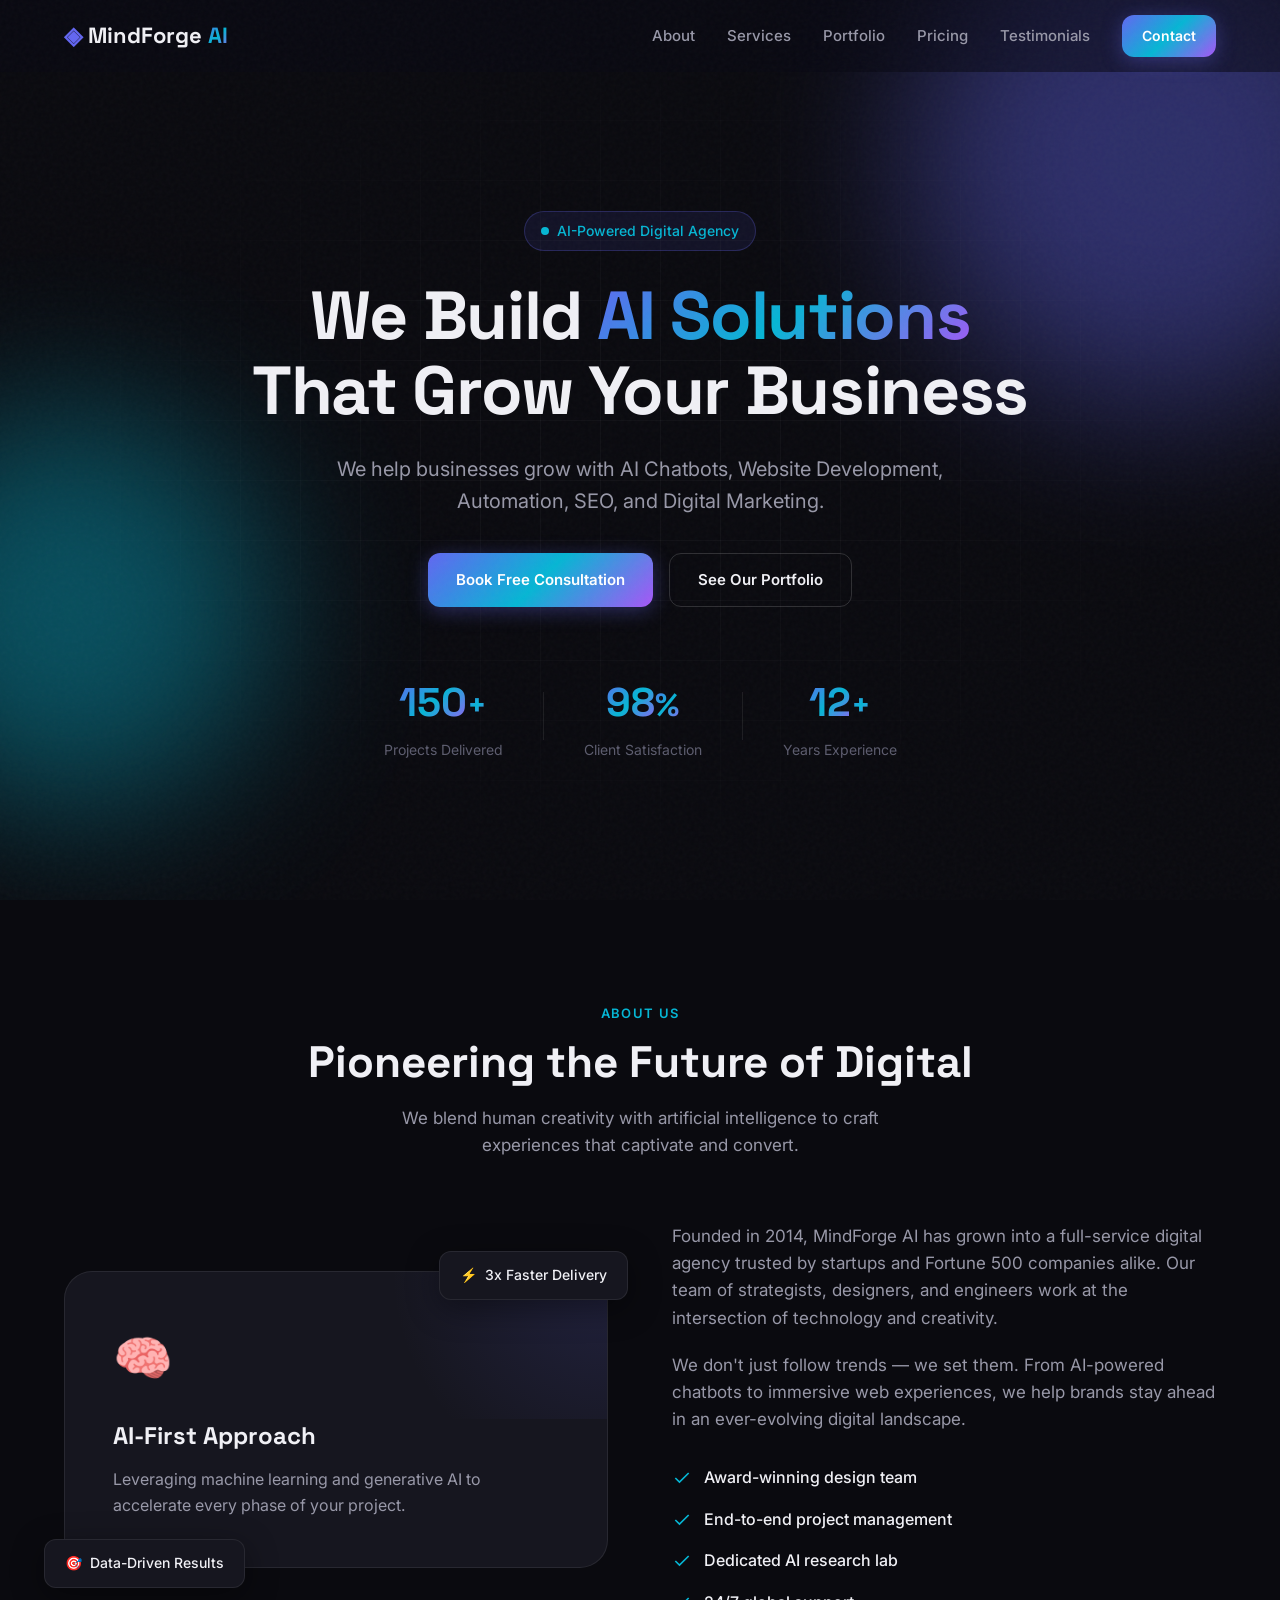
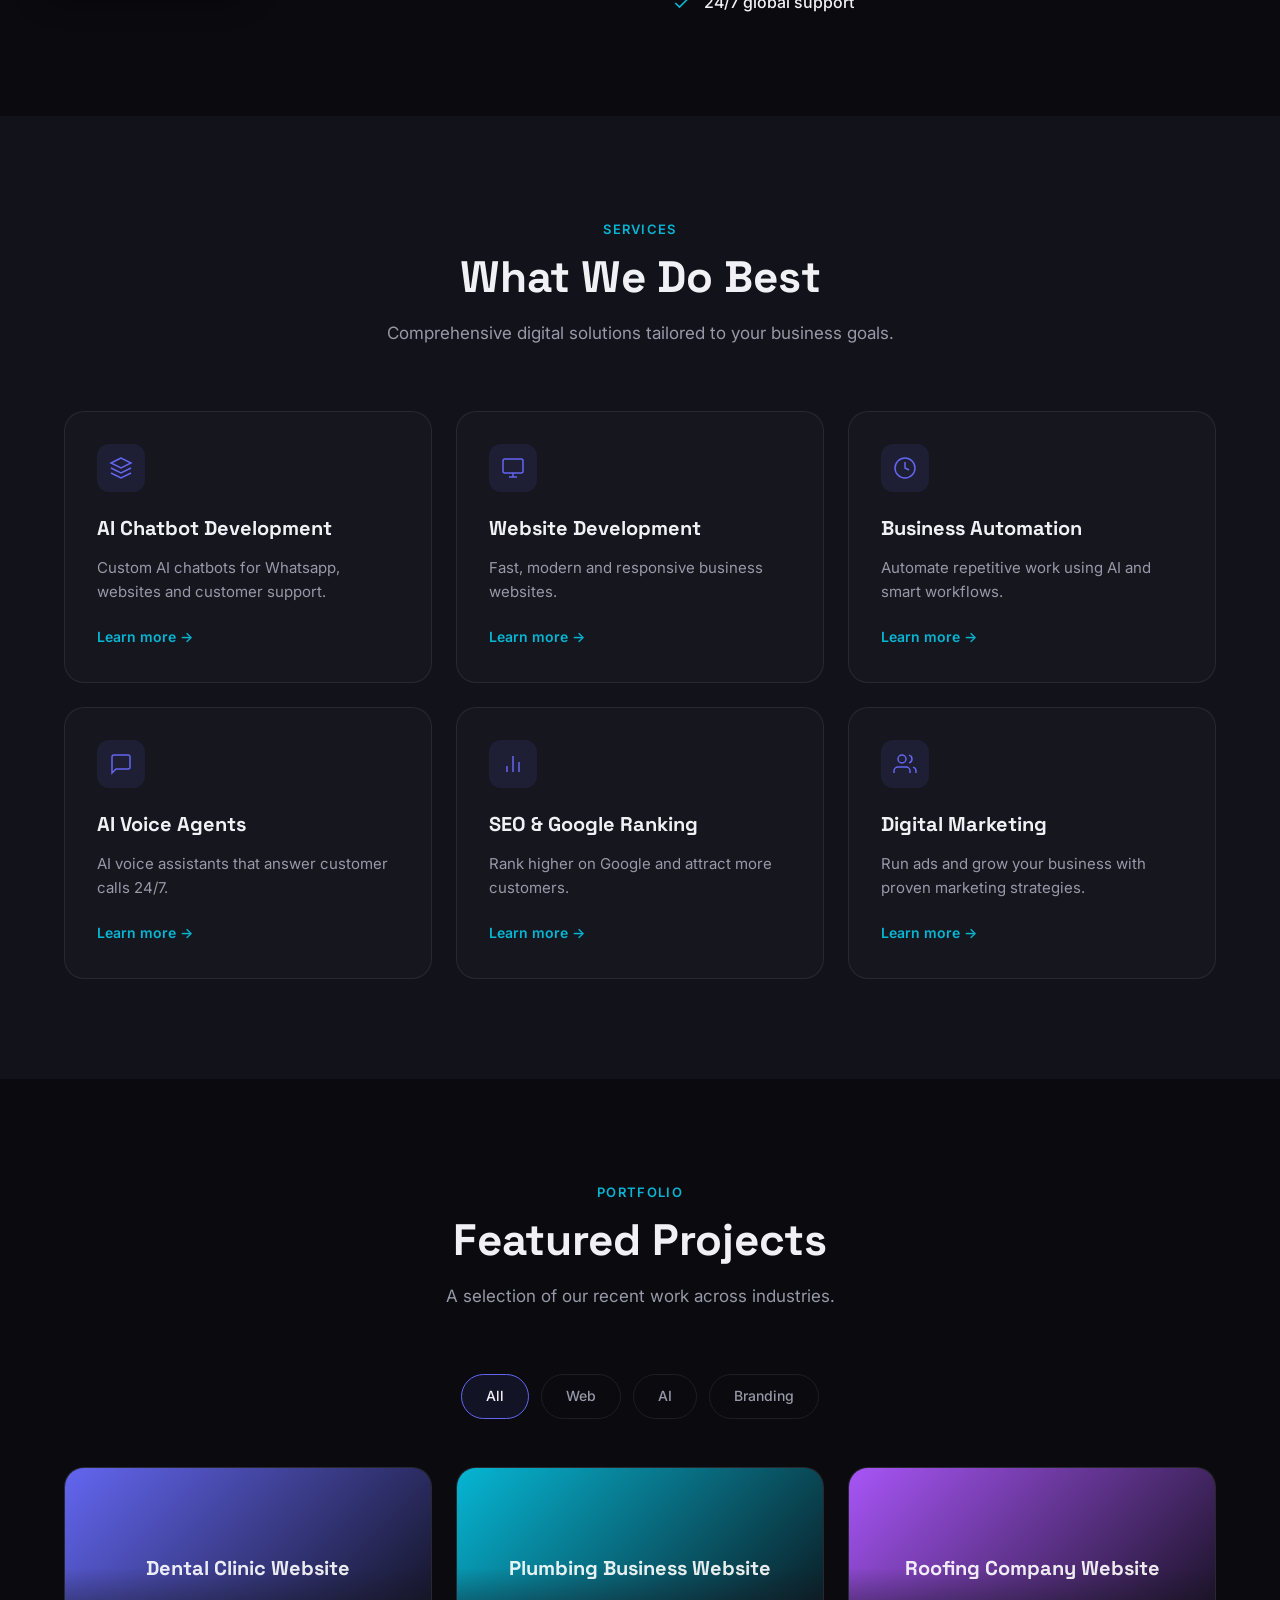
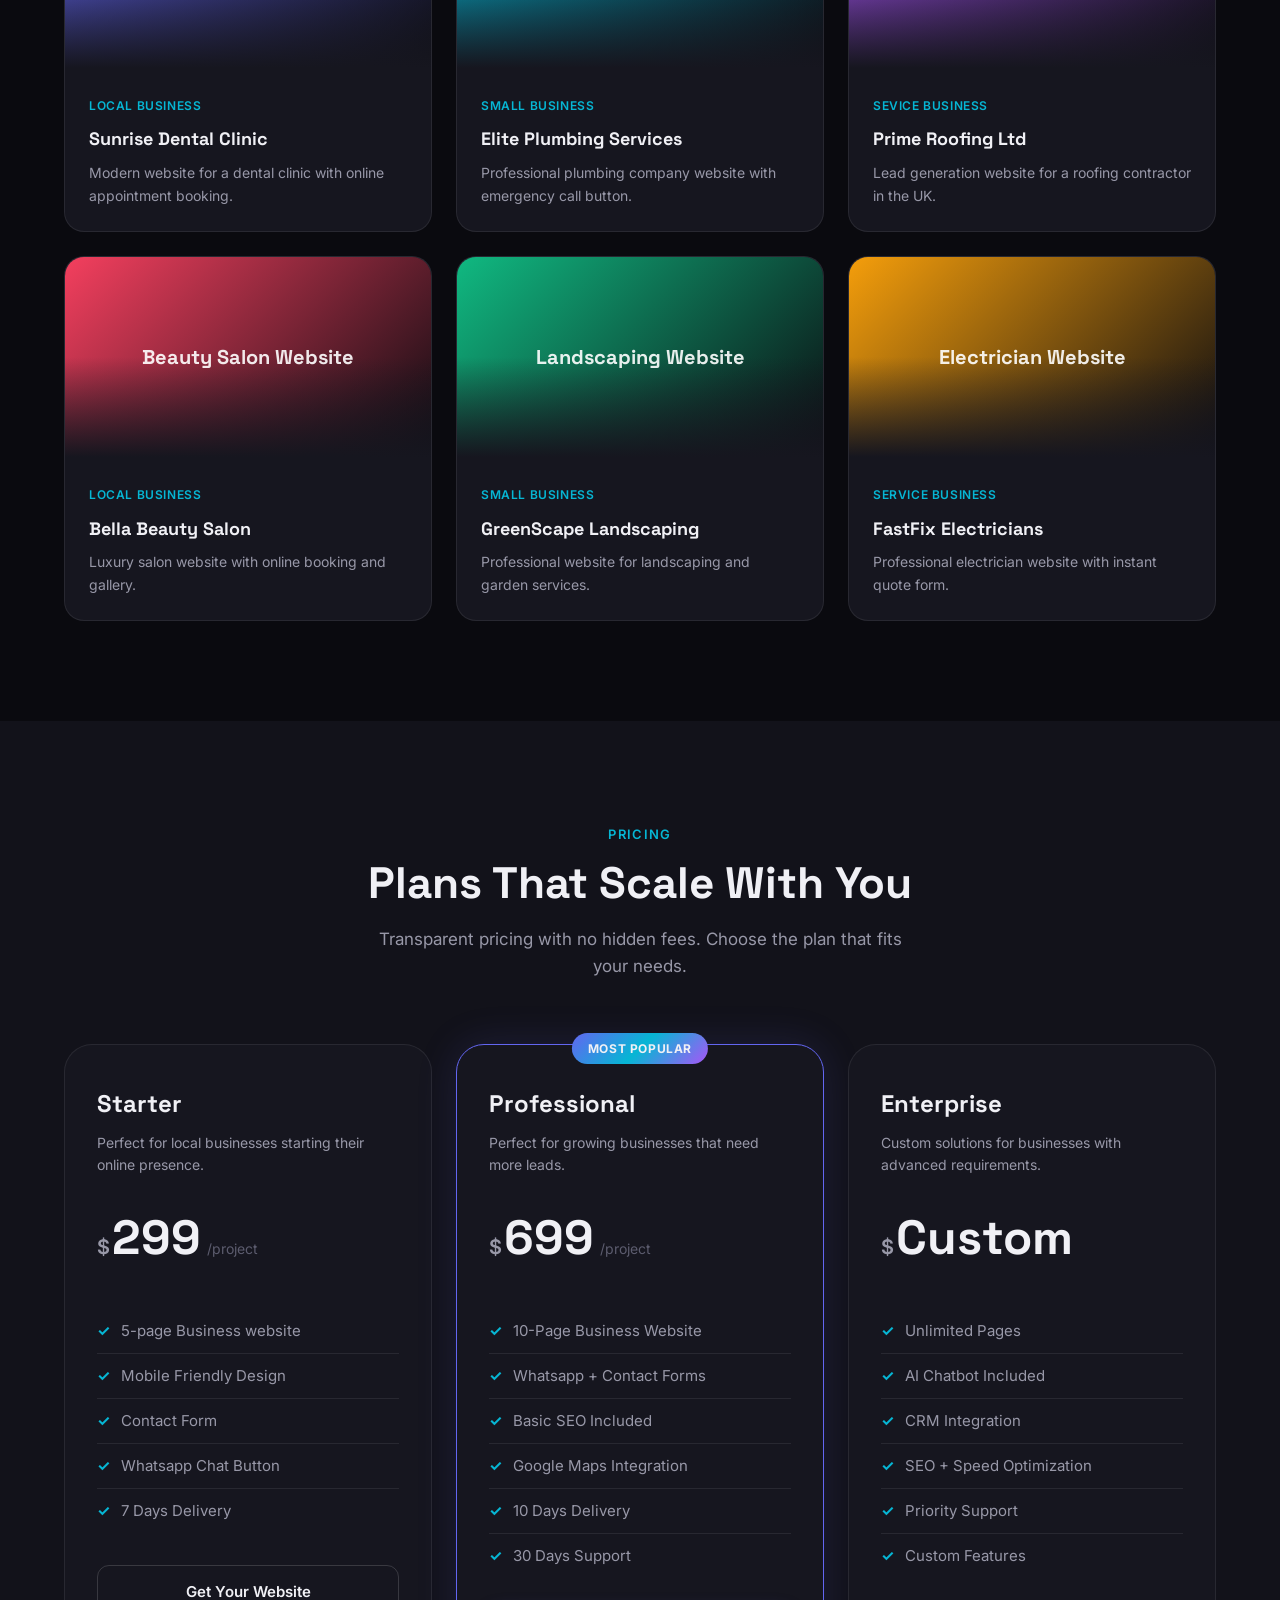
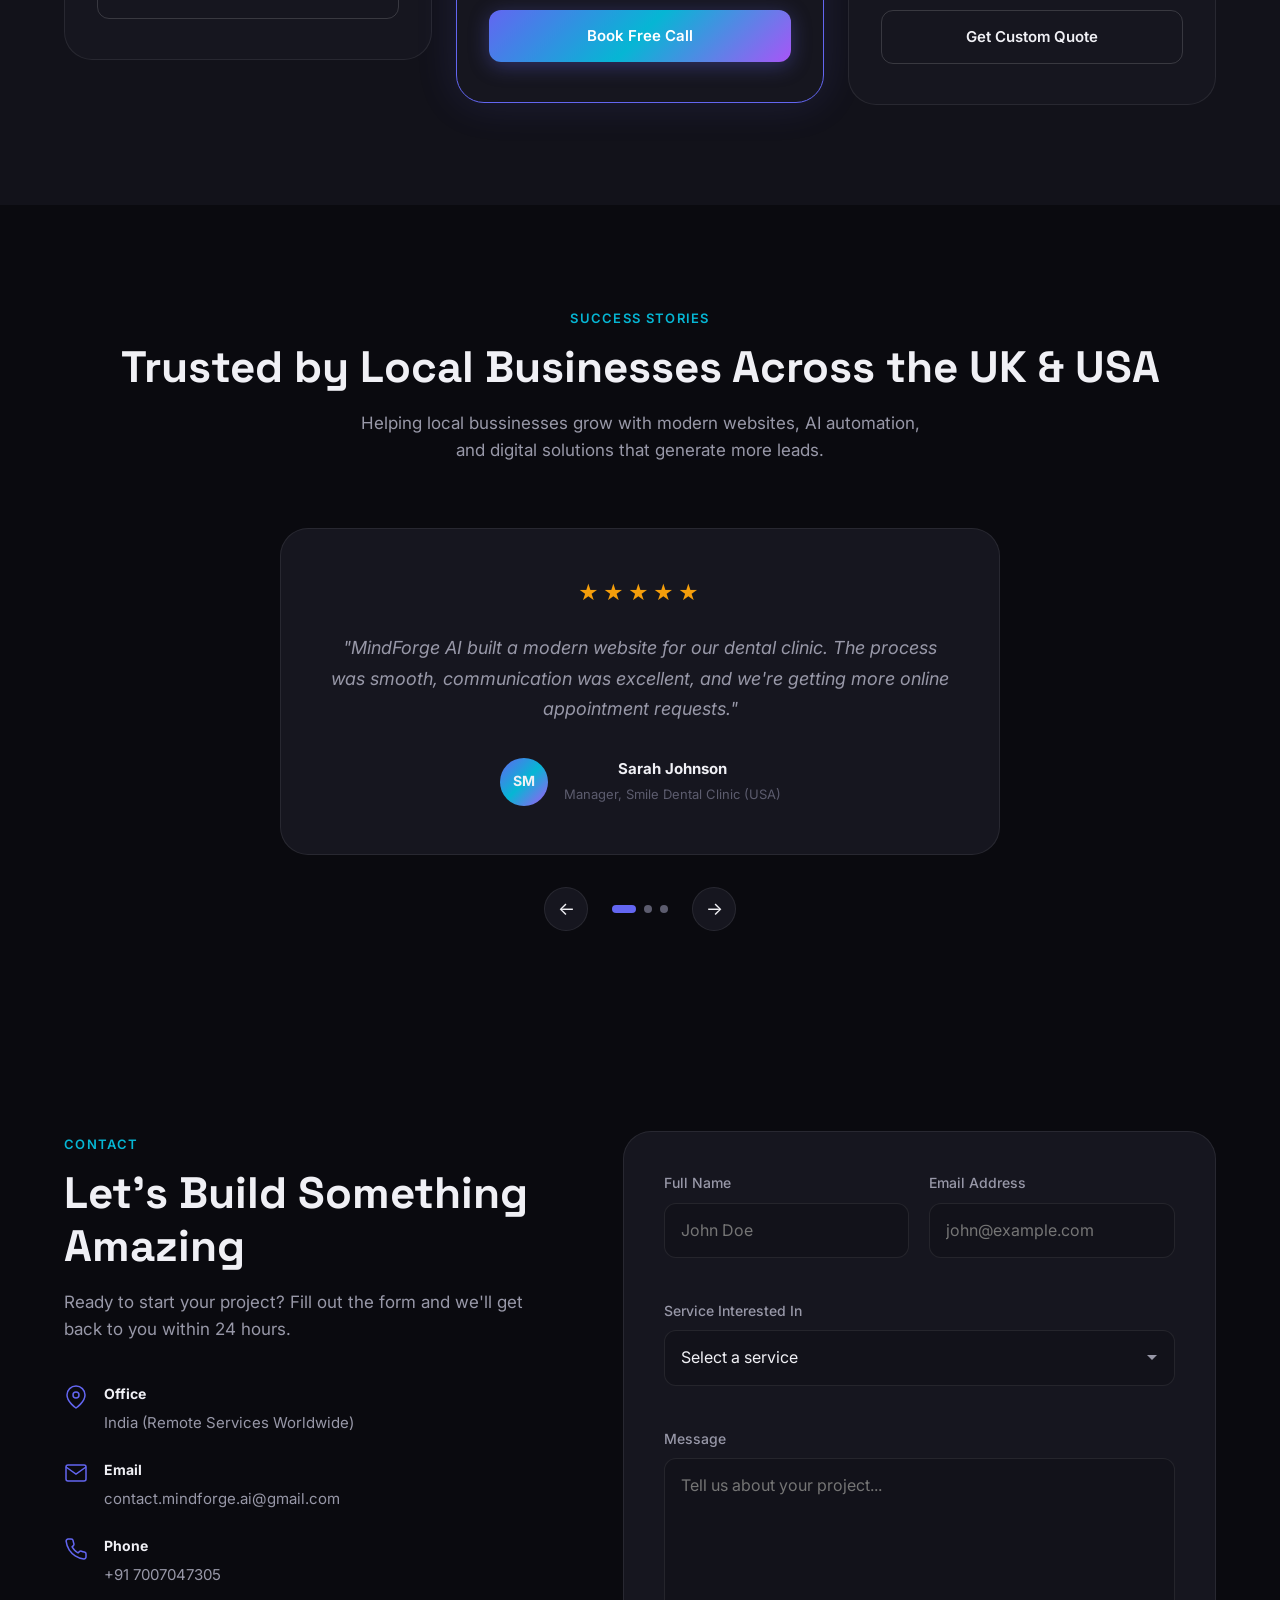
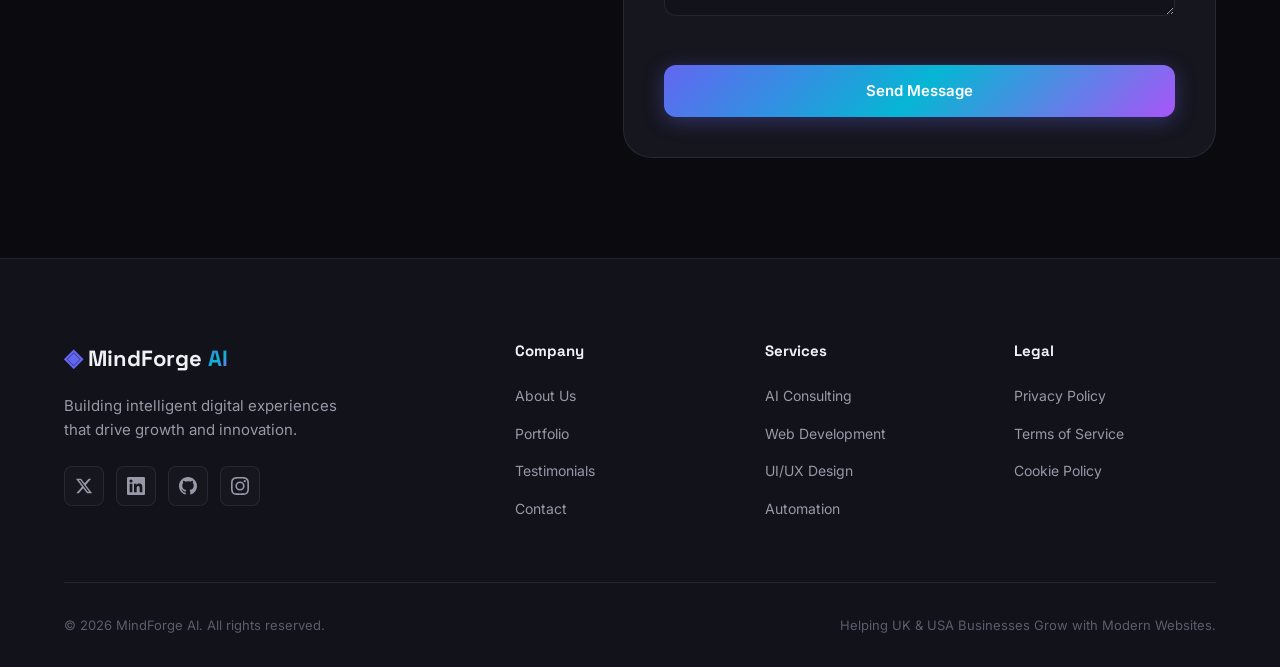
==== index.html @ 2eea1ae3 "Added favicon" ====
<!DOCTYPE html>
<html lang="en">
<head>
  <meta charset="UTF-8">
  <meta name="viewport" content="width=device-width, initial-scale=1.0">
  <meta name="description" content="MindForge AI — A modern digital agency specializing in AI-powered branding, web development, and growth strategies.">
  <title>MindForge AI | Digital Agency</title>
  <link rel="preconnect" href="https://fonts.googleapis.com">
  <link rel="preconnect" href="https://fonts.gstatic.com" crossorigin>
  <link href="https://fonts.googleapis.com/css2?family=Inter:wght@400;500;600;700;800&family=Space+Grotesk:wght@500;700&display=swap" rel="stylesheet">
  <link rel="icon" type="image/jpeg" href="Assets/logo.jpeg">
  <link rel="stylesheet" href="style.css">
</head>
<body>
  <div class="noise-overlay" aria-hidden="true"></div>

  <div id="preloader">
  <div class="loader-content">
    <h1 class="loader-logo">MindForge <span>AI</span></h1>
    <div class="loader-spinner"></div>
  </div>
</div>

<div class="page-progress" id="pageProgress"></div>

  <header class="header" id="header">
    <nav class="nav container">
      <a href="#" class="logo">
        <span class="logo-icon">◈</span>
        MindForge<span class="logo-accent">AI</span>
      </a>
      <button class="nav-toggle" id="navToggle" aria-label="Toggle navigation" aria-expanded="false">
        <span></span>
        <span></span>
        <span></span>
      </button>
      <ul class="nav-links" id="navLinks">
        <li><a href="#about">About</a></li>
        <li><a href="#services">Services</a></li>
        <li><a href="#portfolio">Portfolio</a></li>
        <li><a href="#pricing">Pricing</a></li>
        <li><a href="#testimonials">Testimonials</a></li>
        <li><a href="#contact" class="btn btn-sm btn-primary">Contact</a></li>
      </ul>
    </nav>
  </header>
<div class="page-progress"></div>
  <main>
    <!-- Hero -->
    <section class="hero reveal" id="hero">
      <div class="hero-bg">
        <div class="hero-orb hero-orb-1"></div>
        <div class="hero-orb hero-orb-2"></div>
        <div class="hero-grid"></div>
      </div>
      <div class="container hero-content">
        <div class="hero-badge reveal">
          <span class="pulse-dot"></span>
          AI-Powered Digital Agency
        </div>
        <h1 class="hero-title reveal">
          We Build <span class="gradient-text">AI Solutions</span><br>
          That Grow Your Business
        </h1>
        <p class="hero-subtitle reveal">
          We help businesses grow with AI Chatbots, Website Development,
          Automation, SEO, and Digital Marketing.
        </p>
        <div class="hero-actions reveal">
          <a href="#contact" class="btn btn-primary">Book Free Consultation</a>
          <a href="#portfolio" class="btn btn-outline">See Our Portfolio</a>
        </div>
        <div class="hero-stats reveal">
          <div class="stat">
            <span class="stat-number" data-target="150">0</span><span class="stat-suffix">+</span>
            <span class="stat-label">Projects Delivered</span>
          </div>
          <div class="stat-divider"></div>
          <div class="stat">
            <span class="stat-number" data-target="98">0</span><span class="stat-suffix">%</span>
            <span class="stat-label">Client Satisfaction</span>
          </div>
          <div class="stat-divider"></div>
          <div class="stat">
            <span class="stat-number" data-target="12">0</span><span class="stat-suffix">+</span>
            <span class="stat-label">Years Experience</span>
          </div>
        </div>
      </div>
    </section>

    <!-- About -->
    <section class="section about reveal" id="about">
      <div class="container">
        <div class="section-header reveal">
          <span class="section-tag">About Us</span>
          <h2 class="section-title">Pioneering the Future of Digital</h2>
          <p class="section-desc">We blend human creativity with artificial intelligence to craft experiences that captivate and convert.</p>
        </div>
        <div class="about-grid">
          <div class="about-visual reveal">
            <div class="about-card">
              <div class="about-card-inner">
                <div class="about-icon">🧠</div>
                <h3>AI-First Approach</h3>
                <p>Leveraging machine learning and generative AI to accelerate every phase of your project.</p>
              </div>
              <div class="about-card-glow"></div>
            </div>
            <div class="about-floating about-float-1">
              <span>⚡</span> 3x Faster Delivery
            </div>
            <div class="about-floating about-float-2">
              <span>🎯</span> Data-Driven Results
            </div>
          </div>
          <div class="about-content reveal">
            <p class="about-text">
              Founded in 2014, MindForge AI has grown into a full-service digital agency trusted by startups and Fortune 500 companies alike. Our team of strategists, designers, and engineers work at the intersection of technology and creativity.
            </p>
            <p class="about-text">
              We don't just follow trends — we set them. From AI-powered chatbots to immersive web experiences, we help brands stay ahead in an ever-evolving digital landscape.
            </p>
            <ul class="about-features">
              <li>
                <svg viewBox="0 0 24 24" fill="none" stroke="currentColor" stroke-width="2"><path d="M20 6L9 17l-5-5"/></svg>
                Award-winning design team
              </li>
              <li>
                <svg viewBox="0 0 24 24" fill="none" stroke="currentColor" stroke-width="2"><path d="M20 6L9 17l-5-5"/></svg>
                End-to-end project management
              </li>
              <li>
                <svg viewBox="0 0 24 24" fill="none" stroke="currentColor" stroke-width="2"><path d="M20 6L9 17l-5-5"/></svg>
                Dedicated AI research lab
              </li>
              <li>
                <svg viewBox="0 0 24 24" fill="none" stroke="currentColor" stroke-width="2"><path d="M20 6L9 17l-5-5"/></svg>
                24/7 global support
              </li>
            </ul>
          </div>
        </div>
      </div>
    </section>

    <!-- Services -->
    <section class="section services reveal" id="services">
      <div class="container">
        <div class="section-header reveal">
          <span class="section-tag">Services</span>
          <h2 class="section-title">What We Do Best</h2>
          <p class="section-desc">Comprehensive digital solutions tailored to your business goals.</p>
        </div>
        <div class="services-grid">
          <article class="service-card reveal">
            <div class="service-icon">
              <svg viewBox="0 0 24 24" fill="none" stroke="currentColor" stroke-width="1.5"><path d="M12 2L2 7l10 5 10-5-10-5zM2 17l10 5 10-5M2 12l10 5 10-5"/></svg>
            </div>
            <h3>AI Chatbot Development</h3>
            <p>Custom AI chatbots for Whatsapp, websites and customer support.</p>
            <a href="#contact" class="service-link">Learn more →</a>
          </article>
          <article class="service-card reveal">
            <div class="service-icon">
              <svg viewBox="0 0 24 24" fill="none" stroke="currentColor" stroke-width="1.5"><rect x="2" y="3" width="20" height="14" rx="2"/><path d="M8 21h8M12 17v4"/></svg>
            </div>
            <h3>Website Development</h3>
            <p>Fast, modern and responsive business websites.</p>
            <a href="#contact" class="service-link">Learn more →</a>
          </article>
          <article class="service-card reveal">
            <div class="service-icon">
              <svg viewBox="0 0 24 24" fill="none" stroke="currentColor" stroke-width="1.5"><circle cx="12" cy="12" r="10"/><path d="M12 6v6l4 2"/></svg>
            </div>
            <h3>Business Automation</h3>
            <p>Automate repetitive work using AI and smart workflows.</p>
            <a href="#contact" class="service-link">Learn more →</a>
          </article>
          <article class="service-card reveal">
            <div class="service-icon">
              <svg viewBox="0 0 24 24" fill="none" stroke="currentColor" stroke-width="1.5"><path d="M21 15a2 2 0 01-2 2H7l-4 4V5a2 2 0 012-2h14a2 2 0 012 2z"/></svg>
            </div>
            <h3>AI Voice Agents</h3>
            <p>AI voice assistants that answer customer calls 24/7.</p>
            <a href="#contact" class="service-link">Learn more →</a>
          </article>
          <article class="service-card reveal">
            <div class="service-icon">
              <svg viewBox="0 0 24 24" fill="none" stroke="currentColor" stroke-width="1.5"><path d="M18 20V10M12 20V4M6 20v-6"/></svg>
            </div>
            <h3>SEO & Google Ranking</h3>
            <p>Rank higher on Google and attract more customers.</p>
            <a href="#contact" class="service-link">Learn more →</a>
          </article>
          <article class="service-card reveal">
            <div class="service-icon">
              <svg viewBox="0 0 24 24" fill="none" stroke="currentColor" stroke-width="1.5"><path d="M17 21v-2a4 4 0 00-4-4H5a4 4 0 00-4 4v2"/><circle cx="9" cy="7" r="4"/><path d="M23 21v-2a4 4 0 00-3-3.87M16 3.13a4 4 0 010 7.75"/></svg>
            </div>
            <h3>Digital Marketing</h3>
            <p>Run ads and grow your business with proven marketing strategies.</p>
            <a href="#contact" class="service-link">Learn more →</a>
          </article>
        </div>
      </div>
    </section>

    <!-- Portfolio -->
    <section class="section portfolio reveal" id="portfolio">
      <div class="container">
        <div class="section-header reveal">
          <span class="section-tag">Portfolio</span>
          <h2 class="section-title">Featured Projects</h2>
          <p class="section-desc">A selection of our recent work across industries.</p>
        </div>
        <div class="portfolio-filters reveal">
          <button class="filter-btn active" data-filter="all">All</button>
          <button class="filter-btn" data-filter="web">Web</button>
          <button class="filter-btn" data-filter="ai">AI</button>
          <button class="filter-btn" data-filter="branding">Branding</button>
        </div>
        <div class="portfolio-grid">
          <article class="portfolio-item reveal" data-category="web">
            <div class="portfolio-image" style="--accent: #6366f1;">
              <div class="portfolio-placeholder">Dental Clinic Website</div>
            </div>
            <div class="portfolio-info">
              <span class="portfolio-tag">Local Business</span>
              <h3>Sunrise Dental Clinic</h3>
              <p>Modern website for a dental clinic with online appointment booking.</p>
            </div>
          </article>
          <article class="portfolio-item reveal" data-category="ai">
            <div class="portfolio-image" style="--accent: #06b6d4;">
              <div class="portfolio-placeholder">Plumbing Business Website</div>
            </div>
            <div class="portfolio-info">
              <span class="portfolio-tag">Small Business</span>
              <h3>Elite Plumbing Services</h3>
              <p>Professional plumbing company website with emergency call button.</p>
            </div>
          </article>
          <article class="portfolio-item reveal" data-category="branding">
            <div class="portfolio-image" style="--accent: #a855f7;">
              <div class="portfolio-placeholder">Roofing Company Website</div>
            </div>
            <div class="portfolio-info">
              <span class="portfolio-tag">Sevice Business</span>
              <h3>Prime Roofing Ltd</h3>
              <p>Lead generation website for a roofing contractor in the UK.</p>
            </div>
          </article>
          <article class="portfolio-item reveal" data-category="web">
            <div class="portfolio-image" style="--accent: #f43f5e;">
              <div class="portfolio-placeholder">Beauty Salon Website</div>
            </div>
            <div class="portfolio-info">
              <span class="portfolio-tag">Local BUsiness</span>
              <h3>Bella Beauty Salon</h3>
              <p>Luxury salon website with online booking and gallery.</p>
            </div>
          </article>
          <article class="portfolio-item reveal" data-category="ai">
            <div class="portfolio-image" style="--accent: #10b981;">
              <div class="portfolio-placeholder">Landscaping Website</div>
            </div>
            <div class="portfolio-info">
              <span class="portfolio-tag">Small Business</span>
              <h3>GreenScape Landscaping</h3>
              <p>Professional website for landscaping and garden services.</p>
            </div>
          </article>
          <article class="portfolio-item reveal" data-category="branding">
            <div class="portfolio-image" style="--accent: #f59e0b;">
              <div class="portfolio-placeholder">Electrician Website</div>
            </div>
            <div class="portfolio-info">
              <span class="portfolio-tag">Service Business</span>
              <h3>FastFix Electricians</h3>
              <p>Professional electrician website with instant quote form.</p>
            </div>
          </article>
        </div>
      </div>
    </section>

    <!-- Pricing -->
    <section class="section pricing reveal" id="pricing">
      <div class="container">
        <div class="section-header reveal">
          <span class="section-tag">Pricing</span>
          <h2 class="section-title">Plans That Scale With You</h2>
          <p class="section-desc">Transparent pricing with no hidden fees. Choose the plan that fits your needs.</p>
        </div>
        <div class="pricing-grid">
          <article class="pricing-card reveal">
            <div class="pricing-header">
              <h3>Starter</h3>
              <p class="pricing-desc">Perfect for local businesses starting their online presence.</p>
            </div>
            <div class="pricing-price">
              <span class="price-currency">$</span>
              <span class="price-amount">299</span>
              <span class="price-period">/project</span>
            </div>
            <ul class="pricing-features">
              <li>5-page Business website</li>
              <li>Mobile Friendly Design</li>
              <li>Contact Form</li>
              <li>Whatsapp Chat Button</li>
              <li>7 Days Delivery</li>
            </ul>
            <a href="#contact" class="btn btn-outline btn-block">Get Your Website</a>
          </article>
          <article class="pricing-card pricing-featured reveal">
            <div class="pricing-badge">Most Popular</div>
            <div class="pricing-header">
              <h3>Professional</h3>
              <p class="pricing-desc">Perfect for growing businesses that need more leads.</p>
            </div>
            <div class="pricing-price">
              <span class="price-currency">$</span>
              <span class="price-amount">699</span>
              <span class="price-period">/project</span>
            </div>
            <ul class="pricing-features">
              <li>10-Page Business Website</li>
              <li>Whatsapp + Contact Forms</li>
              <li>Basic SEO Included</li>
              <li>Google Maps Integration</li>
              <li>10 Days Delivery</li>
              <li>30 Days Support</li>
            </ul>
            <a href="#contact" class="btn btn-primary btn-block">Book Free Call</a>
          </article>
          <article class="pricing-card reveal">
            <div class="pricing-header">
              <h3>Enterprise</h3>
              <p class="pricing-desc">Custom solutions for businesses with advanced requirements.</p>
            </div>
            <div class="pricing-price">
              <span class="price-currency">$</span>
              <span class="price-amount">Custom</span>
            </div>
            <ul class="pricing-features">
              <li>Unlimited Pages</li>
              <li>AI Chatbot Included</li>
              <li>CRM Integration</li>
              <li>SEO + Speed Optimization</li>
              <li>Priority Support</li>
              <li>Custom Features</li>
            </ul>
            <a href="#contact" class="btn btn-outline btn-block">Get Custom Quote</a>
          </article>
        </div>
      </div>
    </section>

    <!-- Testimonials -->
    <section class="section testimonials reveal" id="testimonials">
      <div class="container">
        <div class="section-header reveal">
          <span class="section-tag">Success Stories</span>
          <h2 class="section-title">Trusted by Local Businesses Across the UK & USA</h2>
          <p class="section-desc">Helping local bussinesses grow with modern websites, AI automation, and digital solutions that generate more leads.</p>
        </div>
        <div class="testimonials-slider reveal">
          <div class="testimonials-track" id="testimonialsTrack">
            <article class="testimonial-card">
              <div class="testimonial-stars">★★★★★</div>
              <blockquote>
                "MindForge AI built a modern website for our dental clinic. The process was smooth, communication was excellent, and we're getting more online appointment requests."
              </blockquote>
              <div class="testimonial-author">
                <div class="author-avatar">SM</div>
                <div>
                  <strong>Sarah Johnson</strong>
                  <span>Manager, Smile Dental Clinic (USA)</span>
                </div>
              </div>
            </article>
            <article class="testimonial-card">
              <div class="testimonial-stars">★★★★★</div>
              <blockquote>
                "MindForge AI delivered exactly what we needed. Our plumbing business now has a professional website that brings in new customer enquiries every week."
              </blockquote>
              <div class="testimonial-author">
                <div class="author-avatar">JR</div>
                <div>
                  <strong>Michael Brown</strong>
                  <span>Owner, Elite Plumbing Services (UK)</span>
                </div>
              </div>
            </article>
            <article class="testimonial-card">
              <div class="testimonial-stars">★★★★★</div>
              <blockquote>
                "Professional team, fast delivery and excellent support. Highly recommended for any local business looking to grow online."
              </blockquote>
              <div class="testimonial-author">
                <div class="author-avatar">EP</div>
                <div>
                  <strong>James Walker</strong>
                  <span>Owner, Walker Roofing Ltd (UK)</span>
                </div>
              </div>
            </article>
          </div>
          <div class="testimonials-nav">
            <button class="testimonial-btn" id="prevTestimonial" aria-label="Previous testimonial">←</button>
            <div class="testimonial-dots" id="testimonialDots"></div>
            <button class="testimonial-btn" id="nextTestimonial" aria-label="Next testimonial">→</button>
          </div>
        </div>
      </div>
    </section>

    <!-- Contact -->
    <section class="section contact reveal" id="contact">
      <div class="container">
        <div class="contact-grid">
          <div class="contact-info reveal">
            <span class="section-tag">Contact</span>
            <h2 class="section-title">Let's Build Something Amazing</h2>
            <p class="section-desc">Ready to start your project? Fill out the form and we'll get back to you within 24 hours.</p>
            <ul class="contact-details">
              <li>
                <svg viewBox="0 0 24 24" fill="none" stroke="currentColor" stroke-width="1.5"><path d="M21 10c0 7-9 13-9 13s-9-6-9-13a9 9 0 0118 0z"/><circle cx="12" cy="10" r="3"/></svg>
                <div>
                  <strong>Office</strong>
                  <span>India (Remote Services Worldwide)</span>
                </div>
              </li>
              <li>
                <svg viewBox="0 0 24 24" fill="none" stroke="currentColor" stroke-width="1.5"><path d="M4 4h16c1.1 0 2 .9 2 2v12c0 1.1-.9 2-2 2H4c-1.1 0-2-.9-2-2V6c0-1.1.9-2 2-2z"/><path d="M22 6l-10 7L2 6"/></svg>
                <div>
                  <strong>Email</strong>
                  <span>contact.mindforge.ai@gmail.com</span>
                </div>
              </li>
              <li>
                <svg viewBox="0 0 24 24" fill="none" stroke="currentColor" stroke-width="1.5"><path d="M22 16.92v3a2 2 0 01-2.18 2 19.79 19.79 0 01-8.63-3.07 19.5 19.5 0 01-6-6 19.79 19.79 0 01-3.07-8.67A2 2 0 014.11 2h3a2 2 0 012 1.72c.127.96.361 1.903.7 2.81a2 2 0 01-.45 2.11L8.09 9.91a16 16 0 006 6l1.27-1.27a2 2 0 012.11-.45c.907.339 1.85.573 2.81.7A2 2 0 0122 16.92z"/></svg>
                <div>
                  <strong>Phone</strong>
                  <span>+91 7007047305</span>
                </div>
              </li>
            </ul>
          </div>
          <form class="contact-form reveal"
      id="contactForm"
      action="https://api.web3forms.com/submit"
      method="POST">
      <input type="hidden" name="access_key" value="ea12bdca-75e9-41ca-88aa-db865d6645e8">
            <div class="form-row">
              <div class="form-group">
                <label for="name">Full Name</label>
                <input type="text" id="name" name="name" placeholder="John Doe" required>
                <span class="form-error" id="nameError"></span>
              </div>
              <div class="form-group">
                <label for="email">Email Address</label>
                <input type="email" id="email" name="email" placeholder="john@example.com" required>
                <span class="form-error" id="emailError"></span>
              </div>
            </div>
            <div class="form-group">
              <label for="service">Service Interested In</label>
              <select id="service" name="service" required>
                <option value="">Select a service</option>
                <option value="ai-strategy">AI Strategy & Consulting</option>
                <option value="web-dev">Web & App Development</option>
                <option value="design">Brand & UI/UX Design</option>
                <option value="chatbot">AI Chatbots & Automation</option>
                <option value="seo">Data Analytics & SEO</option>
                <option value="social">Social Media & Content</option>
                <option value="other">Other</option>
              </select>
              <span class="form-error" id="serviceError"></span>
            </div>
            <div class="form-group">
              <label for="message">Message</label>
              <textarea id="message" name="message" rows="5" placeholder="Tell us about your project..." required></textarea>
              <span class="form-error" id="messageError"></span>
            </div>
              <button type="submit" class="btn btn-primary btn-block" id="submitBtn">
    <span id="btnText">Send Message</span>
    <span id="btnLoader" style="display:none;">⏳ Sending...</span>
</button>   
            <div class="form-success" id="formSuccess" hidden>
              ✓ Thank you! Your message has been sent successfully.
            </div>
          </form>
        </div>
      </div>
    </section>
  </main>

  <!-- Footer -->
  <footer class="footer">
    <div class="container">
      <div class="footer-grid">
        <div class="footer-brand">
          <a href="#" class="logo">
            <span class="logo-icon">◈</span>
            MindForge<span class="logo-accent">AI</span>
          </a>
          <p>Building intelligent digital experiences that drive growth and innovation.</p>
          <div class="social-links">
            <a href="#" aria-label="Twitter">
              <svg viewBox="0 0 24 24" fill="currentColor"><path d="M18.244 2.25h3.308l-7.227 8.26 8.502 11.24H16.17l-5.214-6.817L4.99 21.75H1.68l7.73-8.835L1.254 2.25H8.08l4.713 6.231zm-1.161 17.52h1.833L7.084 4.126H5.117z"/></svg>
            </a>
            <a href="#" aria-label="LinkedIn">
              <svg viewBox="0 0 24 24" fill="currentColor"><path d="M20.447 20.452h-3.554v-5.569c0-1.328-.027-3.037-1.852-3.037-1.853 0-2.136 1.445-2.136 2.939v5.667H9.351V9h3.414v1.561h.046c.477-.9 1.637-1.85 3.37-1.85 3.601 0 4.267 2.37 4.267 5.455v6.286zM5.337 7.433a2.062 2.062 0 01-2.063-2.065 2.064 2.064 0 112.063 2.065zm1.782 13.019H3.555V9h3.564v11.452zM22.225 0H1.771C.792 0 0 .774 0 1.729v20.542C0 23.227.792 24 1.771 24h20.451C23.2 24 24 23.227 24 22.271V1.729C24 .774 23.2 0 22.222 0h.003z"/></svg>
            </a>
            <a href="#" aria-label="GitHub">
              <svg viewBox="0 0 24 24" fill="currentColor"><path d="M12 0C5.374 0 0 5.373 0 12c0 5.302 3.438 9.8 8.207 11.387.599.111.793-.261.793-.577v-2.234c-3.338.726-4.033-1.416-4.033-1.416-.546-1.387-1.333-1.756-1.333-1.756-1.089-.745.083-.729.083-.729 1.205.084 1.839 1.237 1.839 1.237 1.07 1.834 2.807 1.304 3.492.997.107-.775.418-1.305.762-1.604-2.665-.305-5.467-1.334-5.467-5.931 0-1.311.469-2.381 1.236-3.221-.124-.303-.535-1.524.117-3.176 0 0 1.008-.322 3.301 1.23A11.509 11.509 0 0112 5.803c1.02.005 2.047.138 3.006.404 2.291-1.552 3.297-1.23 3.297-1.23.653 1.653.242 2.874.118 3.176.77.84 1.235 1.911 1.235 3.221 0 4.609-2.807 5.624-5.479 5.921.43.372.823 1.102.823 2.222v3.293c0 .319.192.694.801.576C20.566 21.797 24 17.3 24 12c0-6.627-5.373-12-12-12z"/></svg>
            </a>
            <a href="#" aria-label="Instagram">
              <svg viewBox="0 0 24 24" fill="currentColor"><path d="M12 2.163c3.204 0 3.584.012 4.85.07 3.252.148 4.771 1.691 4.919 4.919.058 1.265.069 1.645.069 4.849 0 3.205-.012 3.584-.069 4.849-.149 3.225-1.664 4.771-4.919 4.919-1.266.058-1.644.07-4.85.07-3.204 0-3.584-.012-4.849-.07-3.26-.149-4.771-1.699-4.919-4.92-.058-1.265-.07-1.644-.07-4.849 0-3.204.013-3.583.07-4.849.149-3.227 1.664-4.771 4.919-4.919 1.266-.057 1.645-.069 4.849-.069zM12 0C8.741 0 8.333.014 7.053.072 2.695.272.273 2.69.073 7.052.014 8.333 0 8.741 0 12c0 3.259.014 3.668.072 4.948.2 4.358 2.618 6.78 6.98 6.98C8.333 23.986 8.741 24 12 24c3.259 0 3.668-.014 4.948-.072 4.354-.2 6.782-2.618 6.979-6.98.059-1.28.073-1.689.073-4.948 0-3.259-.014-3.667-.072-4.947-.196-4.354-2.617-6.78-6.979-6.98C15.668.014 15.259 0 12 0zm0 5.838a6.162 6.162 0 100 12.324 6.162 6.162 0 000-12.324zM12 16a4 4 0 110-8 4 4 0 010 8zm6.406-11.845a1.44 1.44 0 100 2.881 1.44 1.44 0 000-2.881z"/></svg>
            </a>
          </div>
        </div>
        <div class="footer-links">
          <h4>Company</h4>
          <ul>
            <li><a href="#about">About Us</a></li>
            <li><a href="#portfolio">Portfolio</a></li>
            <li><a href="#testimonials">Testimonials</a></li>
            <li><a href="#contact">Contact</a></li>
          </ul>
        </div>
        <div class="footer-links">
          <h4>Services</h4>
          <ul>
            <li><a href="#services">AI Consulting</a></li>
            <li><a href="#services">Web Development</a>
            <li><a href="#services">UI/UX Design</a></li>
            <li><a href="#services">Automation</a></li>
          </ul>
        </div>
        <div class="footer-links">
          <h4>Legal</h4>
          <ul>
            <li><a href="privacy-policy.html">Privacy Policy</a></li>
            <li><a href="terms.html">Terms of Service</a></li>
            <li><a href="cookie-policy.html">Cookie Policy</a></li>
          </ul>
        </div>
      </div>
      <div class="footer-bottom">
        <p>&copy; 2026 MindForge AI. All rights reserved.</p>
        <p>Helping UK & USA Businesses Grow with Modern Websites.</p>
      </div>
    </div>
  </footer>

  <div id="mouseGlow"></div>

  <script src="script.js"></script>
</body>
</html>
---- style.css ----
/* ===== CSS Variables ===== */
:root {
  --bg-primary: #0a0a0f;
  --bg-secondary: #12121a;
  --bg-card: #16161f;
  --bg-card-hover: #1c1c28;
  --border: rgba(255, 255, 255, 0.08);
  --border-hover: rgba(255, 255, 255, 0.15);
  --text-primary: #f0f0f5;
  --text-secondary: #9898a8;
  --text-muted: #5c5c6e;
  --accent-primary: #6366f1;
  --accent-secondary: #06b6d4;
  --accent-gradient: linear-gradient(135deg, #6366f1 0%, #06b6d4 50%, #a855f7 100%);
  --shadow-sm: 0 2px 8px rgba(0, 0, 0, 0.3);
  --shadow-md: 0 8px 32px rgba(0, 0, 0, 0.4);
  --shadow-glow: 0 0 40px rgba(99, 102, 241, 0.15);
  --radius-sm: 8px;
  --radius-md: 12px;
  --radius-lg: 20px;
  --radius-xl: 28px;
  --transition: 0.3s cubic-bezier(0.4, 0, 0.2, 1);
  --font-body: 'Inter', -apple-system, BlinkMacSystemFont, sans-serif;
  --font-display: 'Space Grotesk', 'Inter', sans-serif;
  --header-height: 72px;
}

/* ===== Reset & Base ===== */
*,
*::before,
*::after {
  margin: 0;
  padding: 0;
  box-sizing: border-box;
}

html {
  scroll-behavior: smooth;
  scroll-padding-top: var(--header-height);
}

body {
  font-family: var(--font-body);
  background: var(--bg-primary);
  color: var(--text-primary);
  line-height: 1.6;
  overflow-x: hidden;
  -webkit-font-smoothing: antialiased;
}

a {
  color: inherit;
  text-decoration: none;
}

ul {
  list-style: none;
}

img {
  max-width: 100%;
  display: block;
}

button,
input,
select,
textarea {
  font: inherit;
  color: inherit;
}

.container {
  width: 100%;
  max-width: 1200px;
  margin: 0 auto;
  padding: 0 24px;
}

.noise-overlay {
  position: fixed;
  inset: 0;
  pointer-events: none;
  z-index: 9999;
  opacity: 0.03;
  background-image: url("data:image/svg+xml,%3Csvg viewBox='0 0 256 256' xmlns='http://www.w3.org/2000/svg'%3E%3Cfilter id='noise'%3E%3CfeTurbulence type='fractalNoise' baseFrequency='0.9' numOctaves='4' stitchTiles='stitch'/%3E%3C/filter%3E%3Crect width='100%25' height='100%25' filter='url(%23noise)'/%3E%3C/svg%3E");
}

/* ===== Typography ===== */
.gradient-text {
  background: var(--accent-gradient);
  -webkit-background-clip: text;
  -webkit-text-fill-color: transparent;
  background-clip: text;
}

.section-tag {
  display: inline-block;
  font-size: 0.8125rem;
  font-weight: 600;
  text-transform: uppercase;
  letter-spacing: 0.1em;
  color: var(--accent-secondary);
  margin-bottom: 12px;
}

.section-title {
  font-family: var(--font-display);
  font-size: clamp(2rem, 4vw, 2.75rem);
  font-weight: 700;
  line-height: 1.2;
  margin-bottom: 16px;
}

.section-desc {
  font-size: 1.0625rem;
  color: var(--text-secondary);
  max-width: 560px;
}

.section-header {
  text-align: center;
  margin-bottom: 64px;
}

.section-header .section-desc {
  margin: 0 auto;
}

.section {
  padding: 100px 0;
  position: relative;
}

/* ===== Buttons ===== */
.btn {
  display: inline-flex;
  align-items: center;
  justify-content: center;
  gap: 8px;
  padding: 14px 28px;
  font-size: 0.9375rem;
  font-weight: 600;
  border-radius: var(--radius-md);
  border: none;
  cursor: pointer;
  transition: all var(--transition);
  white-space: nowrap;
}

.btn-sm {
  padding: 10px 20px;
  font-size: 0.875rem;
}

.btn-primary {
  background: var(--accent-gradient);
  color: #fff;
  box-shadow: 0 4px 20px rgba(99, 102, 241, 0.35);
}

.btn-primary:hover {
  transform: translateY(-2px);
  box-shadow: 0 8px 30px rgba(99, 102, 241, 0.45);
}

.btn-outline {
  background: transparent;
  color: var(--text-primary);
  border: 1px solid var(--border-hover);
}

.btn-outline:hover {
  background: rgba(255, 255, 255, 0.05);
  border-color: var(--accent-primary);
}

.btn-block {
  width: 100%;
}

/* ===== Header ===== */
.header {
  position: fixed;
  top: 0;
  left: 0;
  right: 0;
  z-index: 1000;
  height: var(--header-height);

  backdrop-filter: blur(16px);
  -webkit-backdrop-filter: blur(16px);
  background: rgba(10, 10, 20, 0.55);
  border-bottom: 1px solidrgba(255, 255, 255, 0.08);
  transition: background var(--transition), box-shadow var(--transition);
}

.header.scrolled {
  background: rgba(10, 10, 15, 0.85);
  backdrop-filter: blur(20px);
  -webkit-backdrop-filter: blur(20px);
  border-bottom: 1px solid var(--border);
}

.nav {
  display: flex;
  align-items: center;
  justify-content: space-between;
  height: 100%;
}

.logo {
  display: flex;
  align-items: center;
  gap: 6px;
  font-family: var(--font-display);
  font-size: 1.375rem;
  font-weight: 700;
}

.logo-icon {
  color: var(--accent-primary);
  font-size: 1.5rem;
}

.logo-accent {
  background: var(--accent-gradient);
  -webkit-background-clip: text;
  -webkit-text-fill-color: transparent;
  background-clip: text;
}

.nav-links {
  display: flex;
  align-items: center;
  gap: 32px;
}

.nav-links a:not(.btn) {
  font-size: 0.9375rem;
  font-weight: 500;
  color: var(--text-secondary);
  transition: color var(--transition);
  position: relative;
}

.nav-links a:not(.btn)::after {
  content: '';
  position: absolute;
  bottom: -4px;
  left: 0;
  width: 0;
  height: 2px;
  background: var(--accent-gradient);
  transition: width var(--transition);
}

.nav-links a:not(.btn):hover {
  color: var(--text-primary);
}

.nav-links a:not(.btn):hover::after {
  width: 100%;
}

.nav-toggle {
  display: none;
  flex-direction: column;
  gap: 5px;
  background: none;
  border: none;
  cursor: pointer;
  padding: 4px;
}

.nav-toggle span {
  display: block;
  width: 24px;
  height: 2px;
  background: var(--text-primary);
  transition: all var(--transition);
  border-radius: 2px;
}

.nav-toggle.active span:nth-child(1) {
  transform: rotate(45deg) translate(5px, 5px);
}

.nav-toggle.active span:nth-child(2) {
  opacity: 0;
}

.nav-toggle.active span:nth-child(3) {
  transform: rotate(-45deg) translate(5px, -5px);
}

/* ===== Hero ===== */
.hero {
  min-height: 100vh;
  display: flex;
  align-items: center;
  position: relative;
  padding-top: var(--header-height);
  overflow: hidden;
}

.hero-bg {
  position: absolute;
  inset: 0;
  z-index: 0;
}

.hero-orb {
  position: absolute;
  border-radius: 50%;
  filter: blur(80px);
  opacity: 0.4;
  animation: float 8s ease-in-out infinite;
}

.hero-orb-1 {
  width: 500px;
  height: 500px;
  background: var(--accent-primary);
  top: -10%;
  right: -10%;
}

.hero-orb-2 {
  width: 400px;
  height: 400px;
  background: var(--accent-secondary);
  bottom: 10%;
  left: -10%;
  animation-delay: -4s;
}

.hero-grid {
  position: absolute;
  inset: 0;
  background-image:
    linear-gradient(rgba(255, 255, 255, 0.03) 1px, transparent 1px),
    linear-gradient(90deg, rgba(255, 255, 255, 0.03) 1px, transparent 1px);
  background-size: 60px 60px;
  mask-image: radial-gradient(ellipse at center, black 20%, transparent 70%);
}

.hero-content {
  position: relative;
  z-index: 1;
  text-align: center;
  max-width: 860px;
}

.hero-badge {
  display: inline-flex;
  align-items: center;
  gap: 8px;
  padding: 8px 16px;
  background: rgba(99, 102, 241, 0.1);
  border: 1px solid rgba(99, 102, 241, 0.25);
  border-radius: 100px;
  font-size: 0.875rem;
  font-weight: 500;
  color: var(--accent-secondary);
  margin-bottom: 28px;
}

.pulse-dot {
  width: 8px;
  height: 8px;
  background: var(--accent-secondary);
  border-radius: 50%;
  animation: pulse 2s ease-in-out infinite;
}

.hero-title {
  font-family: var(--font-display);
  font-size: clamp(2.5rem, 6vw, 4.25rem);
  font-weight: 700;
  line-height: 1.1;
  margin-bottom: 24px;
  letter-spacing: -0.02em;
}

.hero-subtitle {
  font-size: clamp(1rem, 2vw, 1.25rem);
  color: var(--text-secondary);
  max-width: 620px;
  margin: 0 auto 36px;
}

.hero-actions {
  display: flex;
  gap: 16px;
  justify-content: center;
  flex-wrap: wrap;
  margin-bottom: 64px;
}

.hero-stats {
  display: flex;
  align-items: center;
  justify-content: center;
  gap: 40px;
  flex-wrap: wrap;
}

.stat {
  text-align: center;
}

.stat-number {
  font-family: var(--font-display);
  font-size: 2.5rem;
  font-weight: 700;
  background: var(--accent-gradient);
  -webkit-background-clip: text;
  -webkit-text-fill-color: transparent;
  background-clip: text;
}

.stat-suffix {
  font-family: var(--font-display);
  font-size: 2rem;
  font-weight: 700;
  background: var(--accent-gradient);
  -webkit-background-clip: text;
  -webkit-text-fill-color: transparent;
  background-clip: text;
}

.stat-label {
  display: block;
  font-size: 0.875rem;
  color: var(--text-muted);
  margin-top: 4px;
}

.stat-divider {
  width: 1px;
  height: 48px;
  background: var(--border);
}

/* ===== About ===== */
.about-grid {
  display: grid;
  grid-template-columns: 1fr 1fr;
  gap: 64px;
  align-items: center;
}

.about-visual {
  position: relative;
}

.about-card {
  position: relative;
  background: var(--bg-card);
  border: 1px solid var(--border);
  border-radius: var(--radius-xl);
  padding: 48px;
  overflow: hidden;
}

.about-card-inner {
  position: relative;
  z-index: 1;
}

.about-card-glow {
  position: absolute;
  top: -50%;
  right: -50%;
  width: 100%;
  height: 100%;
  background: radial-gradient(circle, rgba(99, 102, 241, 0.15) 0%, transparent 70%);
  pointer-events: none;
}

.about-icon {
  font-size: 3rem;
  margin-bottom: 20px;
}

.about-card h3 {
  font-family: var(--font-display);
  font-size: 1.5rem;
  margin-bottom: 12px;
}

.about-card p {
  color: var(--text-secondary);
}

.about-floating {
  position: absolute;
  display: flex;
  align-items: center;
  gap: 8px;
  padding: 12px 20px;
  background: var(--bg-card);
  border: 1px solid var(--border);
  border-radius: var(--radius-md);
  font-size: 0.875rem;
  font-weight: 500;
  box-shadow: var(--shadow-md);
  animation: float 6s ease-in-out infinite;
}

.about-float-1 {
  top: -20px;
  right: -20px;
}

.about-float-2 {
  bottom: -20px;
  left: -20px;
  animation-delay: -3s;
}

.about-text {
  color: var(--text-secondary);
  margin-bottom: 20px;
  font-size: 1.0625rem;
}

.about-features {
  display: flex;
  flex-direction: column;
  gap: 16px;
  margin-top: 32px;
}

.about-features li {
  display: flex;
  align-items: center;
  gap: 12px;
  font-weight: 500;
}

.about-features svg {
  width: 20px;
  height: 20px;
  color: var(--accent-secondary);
  flex-shrink: 0;
}

/* ===== Services ===== */
.services {
  background: var(--bg-secondary);
}

.services-grid {
  display: grid;
  grid-template-columns: repeat(3, 1fr);
  gap: 24px;
}

.service-card {
  background: var(--bg-card);
  border: 1px solid var(--border);
  border-radius: var(--radius-lg);
  padding: 32px;
  transition: all var(--transition);
  position: relative;
  overflow: hidden;
}

.service-card::before {
  content: '';
  position: absolute;
  top: 0;
  left: 0;
  right: 0;
  height: 2px;
  background: var(--accent-gradient);
  transform: scaleX(0);
  transition: transform var(--transition);
}

.service-card:hover {
  transform: translateY(-4px);
  border-color: var(--border-hover);
  box-shadow: var(--shadow-glow);
}

.service-card:hover::before {
  transform: scaleX(1);
}

.service-icon {
  width: 48px;
  height: 48px;
  display: flex;
  align-items: center;
  justify-content: center;
  background: rgba(99, 102, 241, 0.1);
  border-radius: var(--radius-md);
  margin-bottom: 20px;
}

.service-icon svg {
  width: 24px;
  height: 24px;
  color: var(--accent-primary);
}

.service-card h3 {
  font-family: var(--font-display);
  font-size: 1.25rem;
  margin-bottom: 12px;
}

.service-card p {
  color: var(--text-secondary);
  font-size: 0.9375rem;
  margin-bottom: 20px;
}

.service-link {
  font-size: 0.875rem;
  font-weight: 600;
  color: var(--accent-secondary);
  transition: color var(--transition);
}

.service-link:hover {
  color: var(--accent-primary);
}

/* ===== Portfolio ===== */
.portfolio-filters {
  display: flex;
  justify-content: center;
  gap: 12px;
  margin-bottom: 48px;
  flex-wrap: wrap;
}

.filter-btn {
  padding: 10px 24px;
  background: transparent;
  border: 1px solid var(--border);
  border-radius: 100px;
  font-size: 0.875rem;
  font-weight: 500;
  color: var(--text-secondary);
  cursor: pointer;
  transition: all var(--transition);
}

.filter-btn:hover,
.filter-btn.active {
  background: rgba(99, 102, 241, 0.1);
  border-color: var(--accent-primary);
  color: var(--text-primary);
}

.portfolio-grid {
  display: grid;
  grid-template-columns: repeat(3, 1fr);
  gap: 24px;
}

.portfolio-item {
  background: var(--bg-card);
  border: 1px solid var(--border);
  border-radius: var(--radius-lg);
  overflow: hidden;
  transition: all var(--transition);
}

.portfolio-item.hidden {
  display: none;
}

.portfolio-item:hover {
  transform: translateY(-4px);
  box-shadow: var(--shadow-glow);
  border-color: var(--border-hover);
}

.portfolio-image {
  height: 200px;
  background: linear-gradient(135deg, var(--accent, #6366f1) 0%, rgba(10, 10, 15, 0.9) 100%);
  display: flex;
  align-items: center;
  justify-content: center;
  position: relative;
  overflow: hidden;
}

.portfolio-image::after {
  content: '';
  position: absolute;
  inset: 0;
  background: linear-gradient(to top, var(--bg-card) 0%, transparent 50%);
}

.portfolio-placeholder {
  font-family: var(--font-display);
  font-size: 1.25rem;
  font-weight: 700;
  color: rgba(255, 255, 255, 0.9);
  z-index: 1;
}

.portfolio-info {
  padding: 24px;
}

.portfolio-tag {
  font-size: 0.75rem;
  font-weight: 600;
  text-transform: uppercase;
  letter-spacing: 0.05em;
  color: var(--accent-secondary);
}

.portfolio-info h3 {
  font-family: var(--font-display);
  font-size: 1.125rem;
  margin: 8px 0;
}

.portfolio-info p {
  font-size: 0.875rem;
  color: var(--text-secondary);
}

/* ===== Pricing ===== */
.pricing {
  background: var(--bg-secondary);
}

.pricing-grid {
  display: grid;
  grid-template-columns: repeat(3, 1fr);
  gap: 24px;
  align-items: start;
}

.pricing-card {
  background: var(--bg-card);
  border: 1px solid var(--border);
  border-radius: var(--radius-xl);
  padding: 40px 32px;
  position: relative;
  transition: all var(--transition);
}

.pricing-card:hover {
  border-color: var(--border-hover);
}

.pricing-featured {
  border-color: var(--accent-primary);
  box-shadow: var(--shadow-glow);
  transform: scale(1.03);
}

.pricing-badge {
  position: absolute;
  top: -12px;
  left: 50%;
  transform: translateX(-50%);
  padding: 6px 16px;
  background: var(--accent-gradient);
  border-radius: 100px;
  font-size: 0.75rem;
  font-weight: 700;
  text-transform: uppercase;
  letter-spacing: 0.05em;
  white-space: nowrap;
}

.pricing-header h3 {
  font-family: var(--font-display);
  font-size: 1.5rem;
  margin-bottom: 8px;
}

.pricing-desc {
  font-size: 0.875rem;
  color: var(--text-secondary);
  margin-bottom: 24px;
}

.pricing-price {
  margin-bottom: 32px;
  display: flex;
  align-items: baseline;
  gap: 2px;
}

.price-currency {
  font-size: 1.25rem;
  font-weight: 600;
  color: var(--text-secondary);
}

.price-amount {
  font-family: var(--font-display);
  font-size: 3rem;
  font-weight: 700;
}

.price-period {
  font-size: 0.875rem;
  color: var(--text-muted);
  margin-left: 4px;
}

.pricing-features {
  margin-bottom: 32px;
}

.pricing-features li {
  padding: 10px 0;
  font-size: 0.9375rem;
  color: var(--text-secondary);
  border-bottom: 1px solid var(--border);
  position: relative;
  padding-left: 24px;
}

.pricing-features li::before {
  content: '✓';
  position: absolute;
  left: 0;
  color: var(--accent-secondary);
  font-weight: 700;
}

.pricing-features li:last-child {
  border-bottom: none;
}

/* ===== Testimonials ===== */
.testimonials-slider {
  max-width: 720px;
  margin: 0 auto;
  overflow: hidden;
}

.testimonials-track {
  display: flex;
  transition: transform 0.5s cubic-bezier(0.4, 0, 0.2, 1);
}

.testimonial-card {
  min-width: 100%;
  background: var(--bg-card);
  border: 1px solid var(--border);
  border-radius: var(--radius-xl);
  padding: 48px;
  text-align: center;
}

.testimonial-stars {
  color: #f59e0b;
  font-size: 1.25rem;
  letter-spacing: 4px;
  margin-bottom: 24px;
}

.testimonial-card blockquote {
  font-size: 1.125rem;
  line-height: 1.7;
  color: var(--text-secondary);
  font-style: italic;
  margin-bottom: 32px;
}

.testimonial-author {
  display: flex;
  align-items: center;
  justify-content: center;
  gap: 16px;
}

.author-avatar {
  width: 48px;
  height: 48px;
  background: var(--accent-gradient);
  border-radius: 50%;
  display: flex;
  align-items: center;
  justify-content: center;
  font-weight: 700;
  font-size: 0.875rem;
}

.testimonial-author strong {
  display: block;
  font-size: 0.9375rem;
}

.testimonial-author span {
  font-size: 0.8125rem;
  color: var(--text-muted);
}

.testimonials-nav {
  display: flex;
  align-items: center;
  justify-content: center;
  gap: 24px;
  margin-top: 32px;
}

.testimonial-btn {
  width: 44px;
  height: 44px;
  display: flex;
  align-items: center;
  justify-content: center;
  background: var(--bg-card);
  border: 1px solid var(--border);
  border-radius: 50%;
  cursor: pointer;
  transition: all var(--transition);
  font-size: 1.125rem;
}

.testimonial-btn:hover {
  border-color: var(--accent-primary);
  background: rgba(99, 102, 241, 0.1);
}

.testimonial-dots {
  display: flex;
  gap: 8px;
}

.testimonial-dot {
  width: 8px;
  height: 8px;
  border-radius: 50%;
  background: var(--text-muted);
  border: none;
  cursor: pointer;
  transition: all var(--transition);
  padding: 0;
}

.testimonial-dot.active {
  background: var(--accent-primary);
  width: 24px;
  border-radius: 4px;
}

/* ===== Contact ===== */
.contact-grid {
  display: grid;
  grid-template-columns: 1fr 1.2fr;
  gap: 64px;
  align-items: start;
}

.contact-info .section-title,
.contact-info .section-desc {
  text-align: left;
}

.contact-details {
  margin-top: 40px;
  display: flex;
  flex-direction: column;
  gap: 24px;
}

.contact-details li {
  display: flex;
  gap: 16px;
  align-items: flex-start;
}

.contact-details svg {
  width: 24px;
  height: 24px;
  color: var(--accent-primary);
  flex-shrink: 0;
  margin-top: 2px;
}

.contact-details strong {
  display: block;
  font-size: 0.875rem;
  margin-bottom: 4px;
}

.contact-details span {
  font-size: 0.9375rem;
  color: var(--text-secondary);
}

.contact-form {
  background: var(--bg-card);
  border: 1px solid var(--border);
  border-radius: var(--radius-xl);
  padding: 40px;
}

.form-row {
  display: grid;
  grid-template-columns: 1fr 1fr;
  gap: 20px;
}

.form-group {
  margin-bottom: 20px;
}

.form-group label {
  display: block;
  font-size: 0.875rem;
  font-weight: 500;
  margin-bottom: 8px;
  color: var(--text-secondary);
}

.form-group input,
.form-group select,
.form-group textarea {
  width: 100%;
  padding: 14px 16px;
  background: var(--bg-secondary);
  border: 1px solid var(--border);
  border-radius: var(--radius-md);
  transition: all var(--transition);
  outline: none;
}

.form-group input:focus,
.form-group select:focus,
.form-group textarea:focus {
  border-color: var(--accent-primary);
  box-shadow: 0 0 0 3px rgba(99, 102, 241, 0.15);
}

.form-group input.error,
.form-group select.error,
.form-group textarea.error {
  border-color: #f43f5e;
}

.form-error {
  display: block;
  font-size: 0.8125rem;
  color: #f43f5e;
  margin-top: 6px;
  min-height: 1.2em;
}

.form-success {
  margin-top: 16px;
  padding: 14px;
  background: rgba(16, 185, 129, 0.1);
  border: 1px solid rgba(16, 185, 129, 0.3);
  border-radius: var(--radius-md);
  color: #10b981;
  font-size: 0.9375rem;
  text-align: center;
}

.form-group textarea {
  resize: vertical;
  min-height: 120px;
}

.form-group select {
  cursor: pointer;
  appearance: none;
  background-image: url("data:image/svg+xml,%3Csvg xmlns='http://www.w3.org/2000/svg' width='12' height='12' viewBox='0 0 12 12'%3E%3Cpath fill='%239898a8' d='M6 8L1 3h10z'/%3E%3C/svg%3E");
  background-repeat: no-repeat;
  background-position: right 16px center;
}

/* ===== Footer ===== */
.footer {
  background: var(--bg-secondary);
  border-top: 1px solid var(--border);
  padding: 80px 0 32px;
}

.footer-grid {
  display: grid;
  grid-template-columns: 2fr 1fr 1fr 1fr;
  gap: 48px;
  margin-bottom: 48px;
}

.footer-brand p {
  color: var(--text-secondary);
  font-size: 0.9375rem;
  margin: 16px 0 24px;
  max-width: 280px;
}

.social-links {
  display: flex;
  gap: 12px;
}

.social-links a {
  width: 40px;
  height: 40px;
  display: flex;
  align-items: center;
  justify-content: center;
  background: var(--bg-card);
  border: 1px solid var(--border);
  border-radius: var(--radius-sm);
  transition: all var(--transition);
}

.social-links a svg {
  width: 18px;
  height: 18px;
  color: var(--text-secondary);
  transition: color var(--transition);
}

.social-links a:hover {
  border-color: var(--accent-primary);
  background: rgba(99, 102, 241, 0.1);
}

.social-links a:hover svg {
  color: var(--accent-primary);
}

.footer-links h4 {
  font-family: var(--font-display);
  font-size: 0.9375rem;
  margin-bottom: 20px;
}

.footer-links li {
  margin-bottom: 12px;
}

.footer-links a {
  font-size: 0.875rem;
  color: var(--text-secondary);
  transition: color var(--transition);
}

.footer-links a:hover {
  color: var(--text-primary);
}

.footer-bottom {
  display: flex;
  justify-content: space-between;
  align-items: center;
  padding-top: 32px;
  border-top: 1px solid var(--border);
  font-size: 0.8125rem;
  color: var(--text-muted);
}

/* ===== Animations ===== */
@keyframes float {
  0%, 100% { transform: translateY(0); }
  50% { transform: translateY(-20px); }
}

@keyframes pulse {
  0%, 100% { opacity: 1; transform: scale(1); }
  50% { opacity: 0.5; transform: scale(1.2); }
}

.reveal {
  opacity: 0;
  transform: translateY(30px);
  transition: opacity 0.7s cubic-bezier(0.4, 0, 0.2, 1),
              transform 0.7s cubic-bezier(0.4, 0, 0.2, 1);
}

.reveal.visible {
  opacity: 1;
  transform: translateY(0);
}

.reveal-delay-1 { transition-delay: 0.1s; }
.reveal-delay-2 { transition-delay: 0.2s; }
.reveal-delay-3 { transition-delay: 0.3s; }

/* ===== Responsive ===== */
@media (max-width: 1024px) {
  .services-grid,
  .portfolio-grid {
    grid-template-columns: repeat(2, 1fr);
  }

  .pricing-grid {
    grid-template-columns: 1fr;
    max-width: 440px;
    margin: 0 auto;
  }

  .pricing-featured {
    transform: none;
  }

  .footer-grid {
    grid-template-columns: 1fr 1fr;
  }
}

@media (max-width: 768px) {
  .section {
    padding: 72px 0;
  }

  .nav-toggle {
    display: flex;
  }

  .nav-links {
    position: fixed;
    top: var(--header-height);
    left: 0;
    right: 0;
    background: rgba(10, 10, 15, 0.95);
    backdrop-filter: blur(20px);
    flex-direction: column;
    padding: 24px;
    gap: 8px;
    border-bottom: 1px solid var(--border);
    transform: translateY(-120%);
    opacity: 0;
    visibility: hidden;
    transition: all var(--transition);
  }

  .nav-links.open {
    transform: translateY(0);
    opacity: 1;
    visibility: visible;
  }

  .nav-links li {
    width: 100%;
  }

  .nav-links a:not(.btn) {
    display: block;
    padding: 12px 0;
  }

  .nav-links .btn {
    width: 100%;
    margin-top: 8px;
  }

  .about-grid,
  .contact-grid {
    grid-template-columns: 1fr;
    gap: 48px;
  }

  .services-grid,
  .portfolio-grid {
    grid-template-columns: 1fr;
  }

  .hero-stats {
    gap: 24px;
  }

  .stat-divider {
    display: none;
  }

  .form-row {
    grid-template-columns: 1fr;
  }

  .footer-grid {
    grid-template-columns: 1fr;
    gap: 32px;
  }

  .footer-bottom {
    flex-direction: column;
    gap: 8px;
    text-align: center;
  }

  .about-float-1,
  .about-float-2 {
    display: none;
  }

  .testimonial-card {
    padding: 32px 24px;
  }
}

@media (max-width: 480px) {
  .container {
    padding: 0 16px;
  }

  .hero-actions {
    flex-direction: column;
    align-items: stretch;
  }

  .hero-actions .btn {
    width: 100%;
  }

  .contact-form {
    padding: 24px;
  }
}

@media (prefers-reduced-motion: reduce) {
  *,
  *::before,
  *::after {
    animation-duration: 0.01ms !important;
    animation-iteration-count: 1 !important;
    transition-duration: 0.01ms !important;
  }

  .reveal {
    opacity: 1;
    transform: none;
  }

  html {
    scroll-behavior: auto;
  }
}

/* ===== Scroll Reveal Animation ===== */

.reveal{
    opacity:0;
    transform:translateY(50px);
    transition:all .8s ease;
}

.reveal.active{
    opacity:1;
    transform:translateY(0);
}
/* ===== Page Progress Bar ===== */

.page-progress{
    position: fixed;
    top:0;
    left:0;
    width:0%;
    height:3px;
    background:linear-gradient(90deg,#00d4ff,#7b61ff,#ff4ecd);
    z-index:99999;
    transition:width .15s linear;
}

/* ===== Premium Preloader ===== */

#preloader{
    position:fixed;
    inset:0;
    background:#070b14;
    display:flex;
    align-items:center;
    justify-content:center;
    z-index:999999;
    transition:opacity .7s ease, visibility .7s ease;
}

#preloader.hide{
    opacity:0;
    visibility:hidden;
}

.loader-content{
    text-align:center;
}

.loader-logo{
    font-size:42px;
    font-weight:800;
    color:#ffffff;
    letter-spacing:1px;
    margin-bottom:30px;
}

.loader-logo span{
    color:#00d4ff;
}

.loader-spinner{
    width:70px;
    height:70px;
    border:4px solid rgba(255,255,255,.15);
    border-top:4px solid #00d4ff;
    border-radius:50%;
    animation:loaderSpin 1s linear infinite;
    margin:auto;
}

@keyframes loaderSpin{
    from{
        transform:rotate(0deg);
    }
    to{
        transform:rotate(360deg);
    }
}


/* ===== Mouse Glow ===== */

#mouseGlow{
    position:fixed;
    width:300px;
    height:300px;
    border-radius:50%;
    pointer-events:none;
    background:radial-gradient(circle,
        rgba(0,212,255,.18) 0%,
        rgba(123,97,255,.10) 35%,
        transparent 70%);
    transform:translate(-50%,-50%);
    z-index:0;
    opacity:0;
    transition:opacity .3s ease;
    filter:blur(25px);
}

body:hover #mouseGlow{
    opacity:1;
}
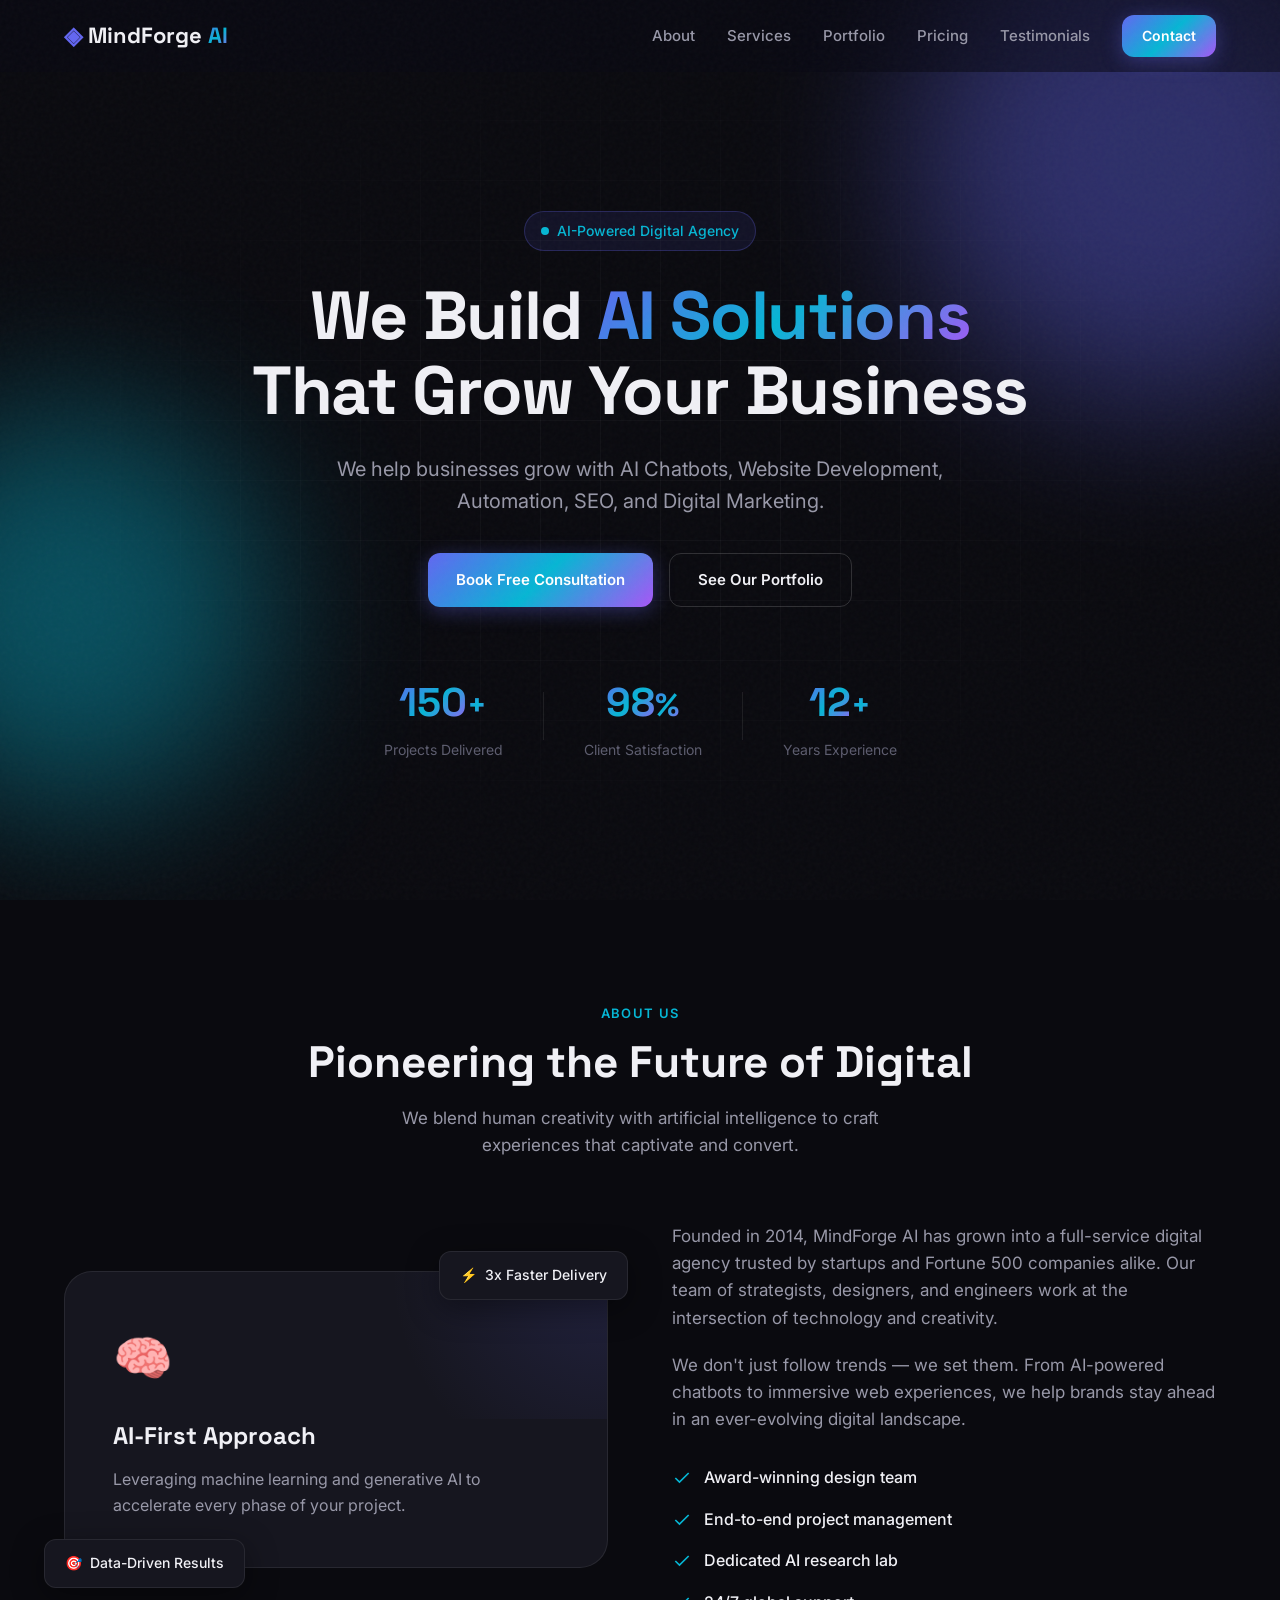
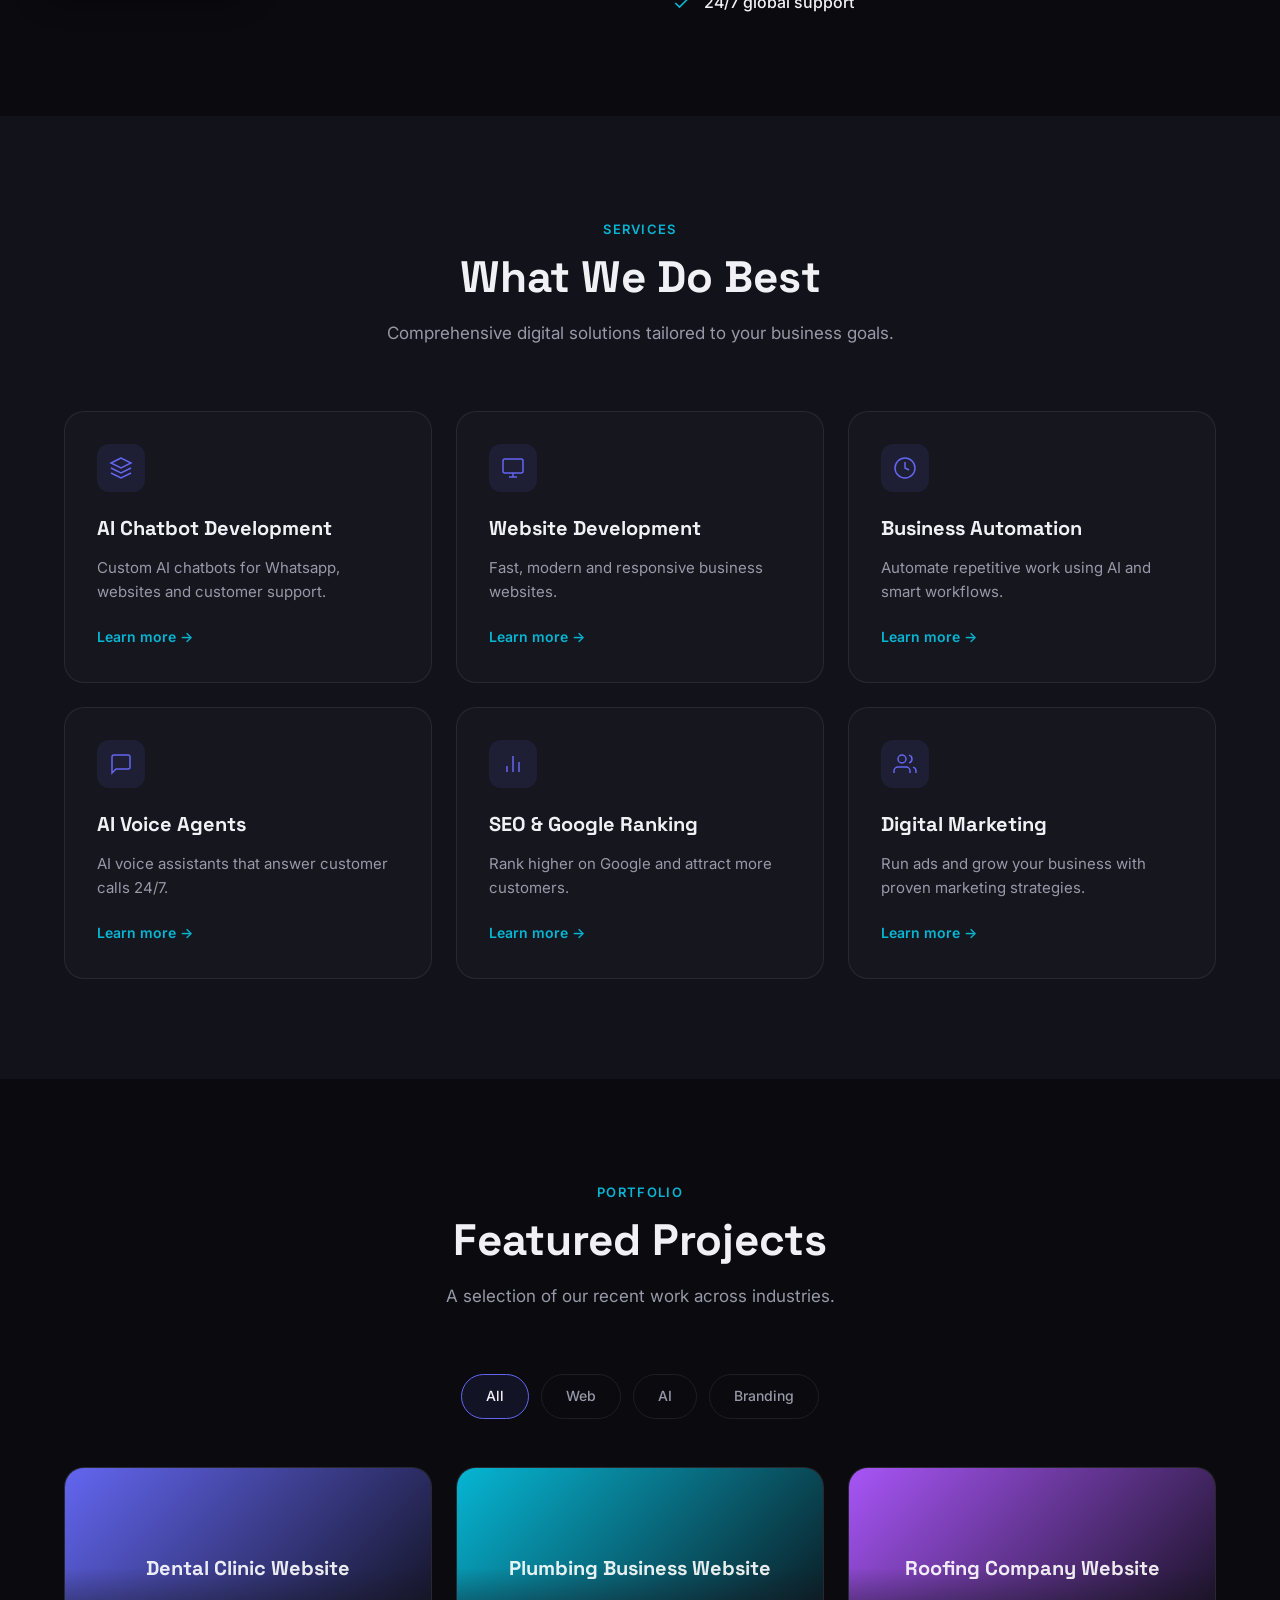
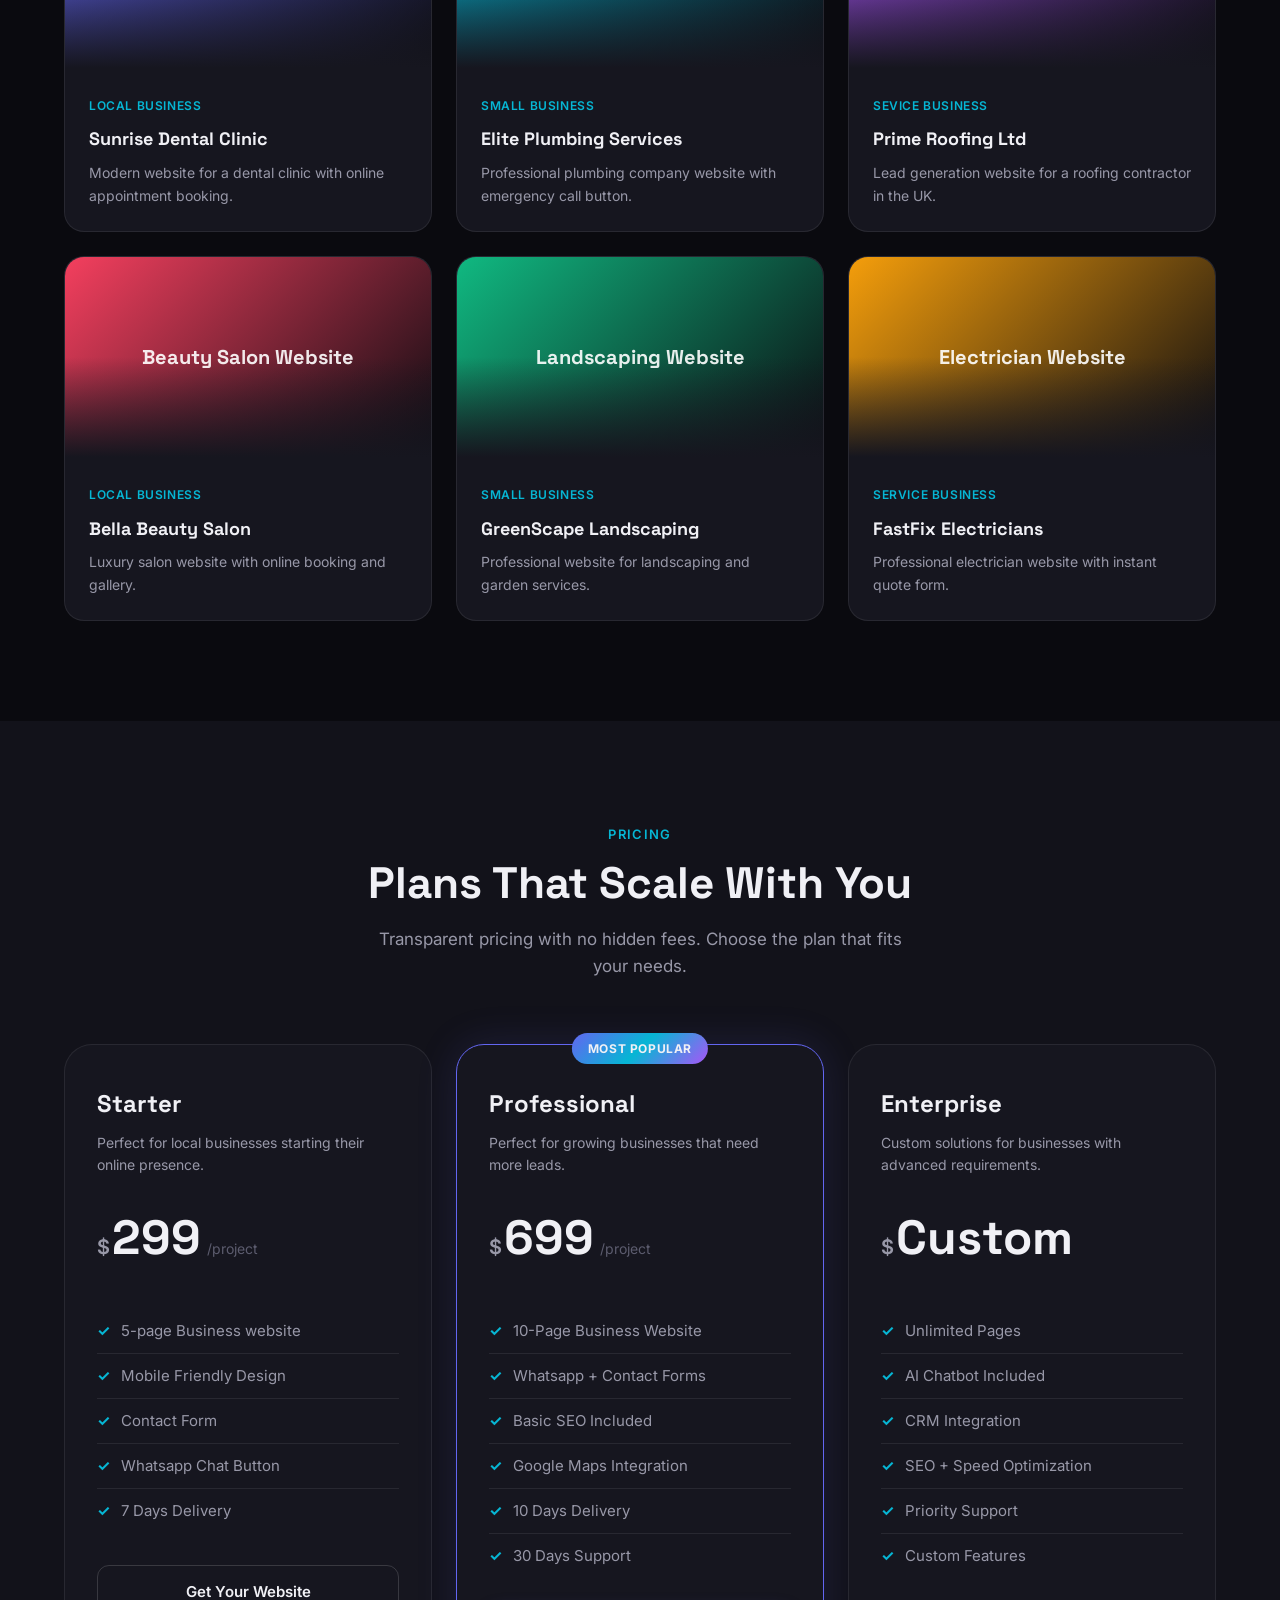
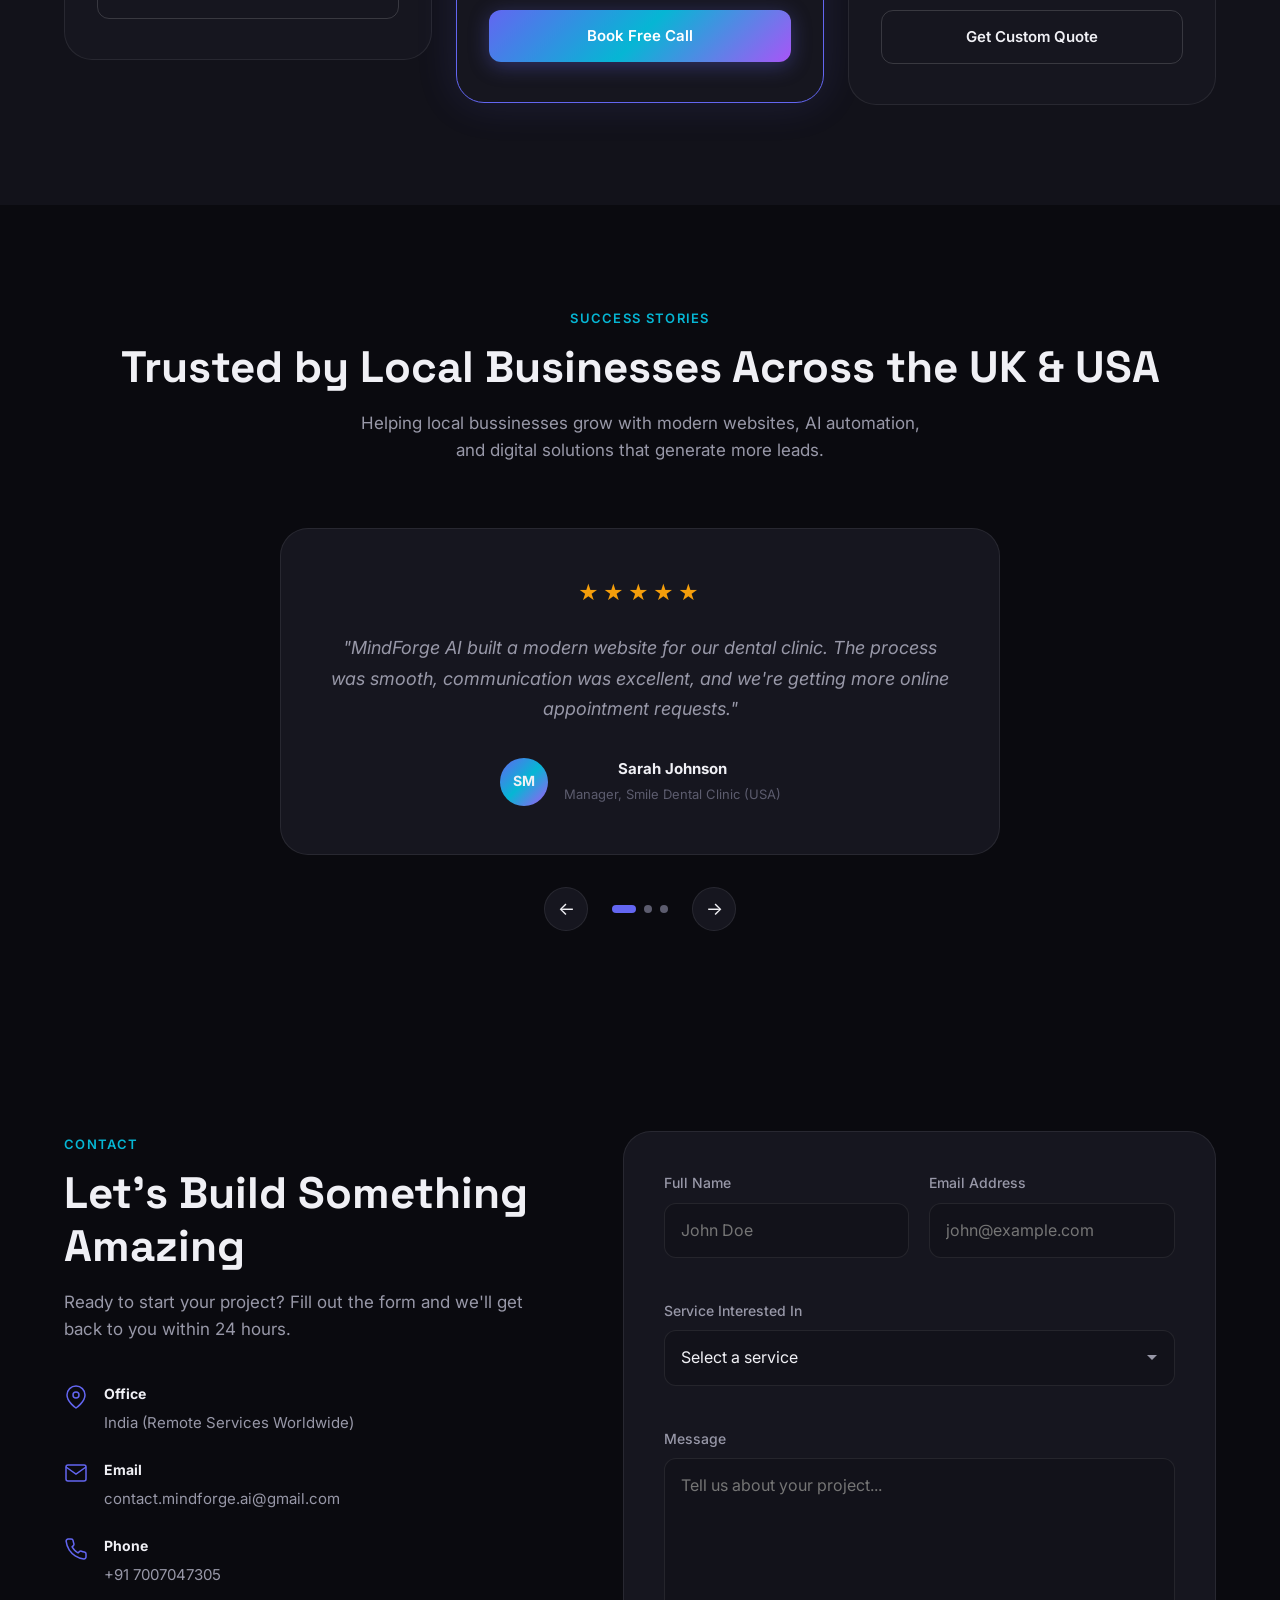
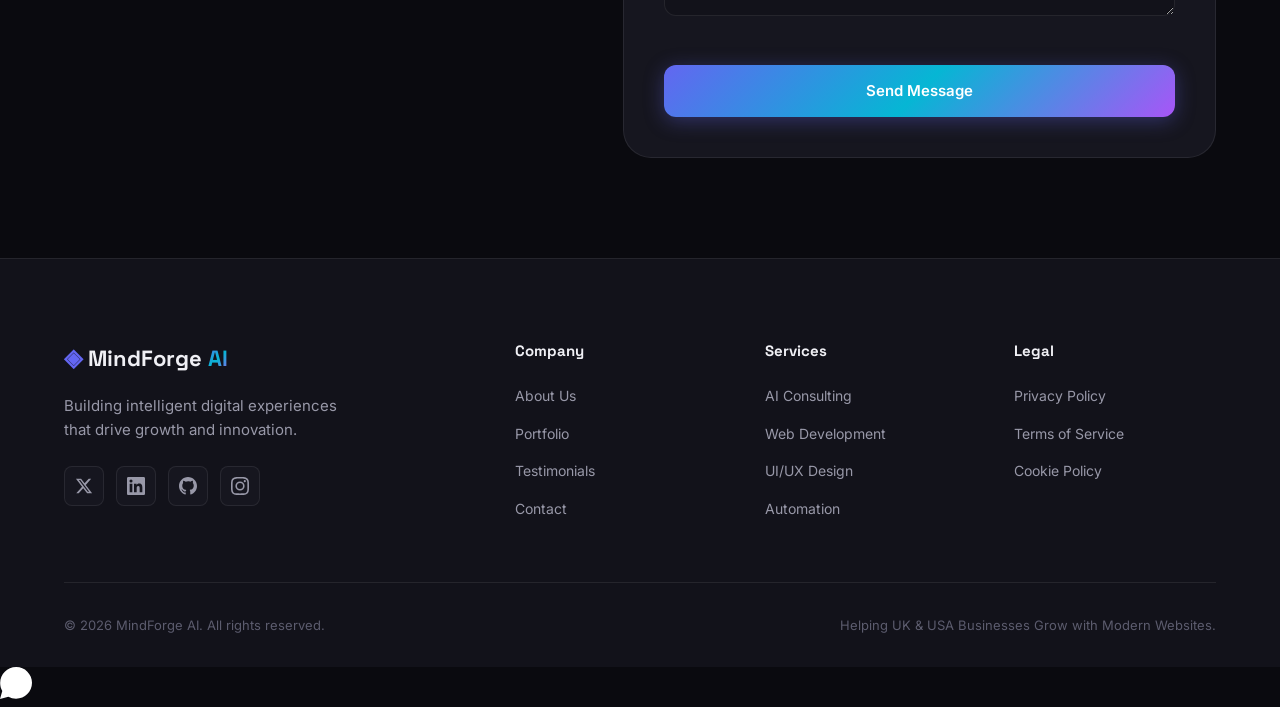
==== commit b8729bbc: "Added Whatsapp button" ====
--- a/index.html
+++ b/index.html
@@ -558,5 +558,17 @@
   <div id="mouseGlow"></div>
 
   <script src="script.js"></script>
+
+  <a href="https://wa.me/917007047305?text=Hi%20MindForge%20AI,%20I%20want%20to%20know%20more%20about%20your%20services."
+   class="whatsapp-float"
+   target="_blank"
+   aria-label="Chat on WhatsApp">
+
+    <svg xmlns="http://www.w3.org/2000/svg" width="32" height="32" fill="white" viewBox="0 0 24 24">
+        <path d="M20.52 3.48A11.85 11.85 0 0012.05 0C5.48 0 .12 5.36.12 11.94c0 2.1.55 4.16 1.59 5.98L0 24l6.27-1.64a11.9 11.9 0 005.78 1.47h.01c6.58 0 11.94-5.36 11.94-11.94 0-3.19-1.24-6.19-3.48-8.41z"/>
+    </svg>
+
+</a>
+
 </body>
 </html>
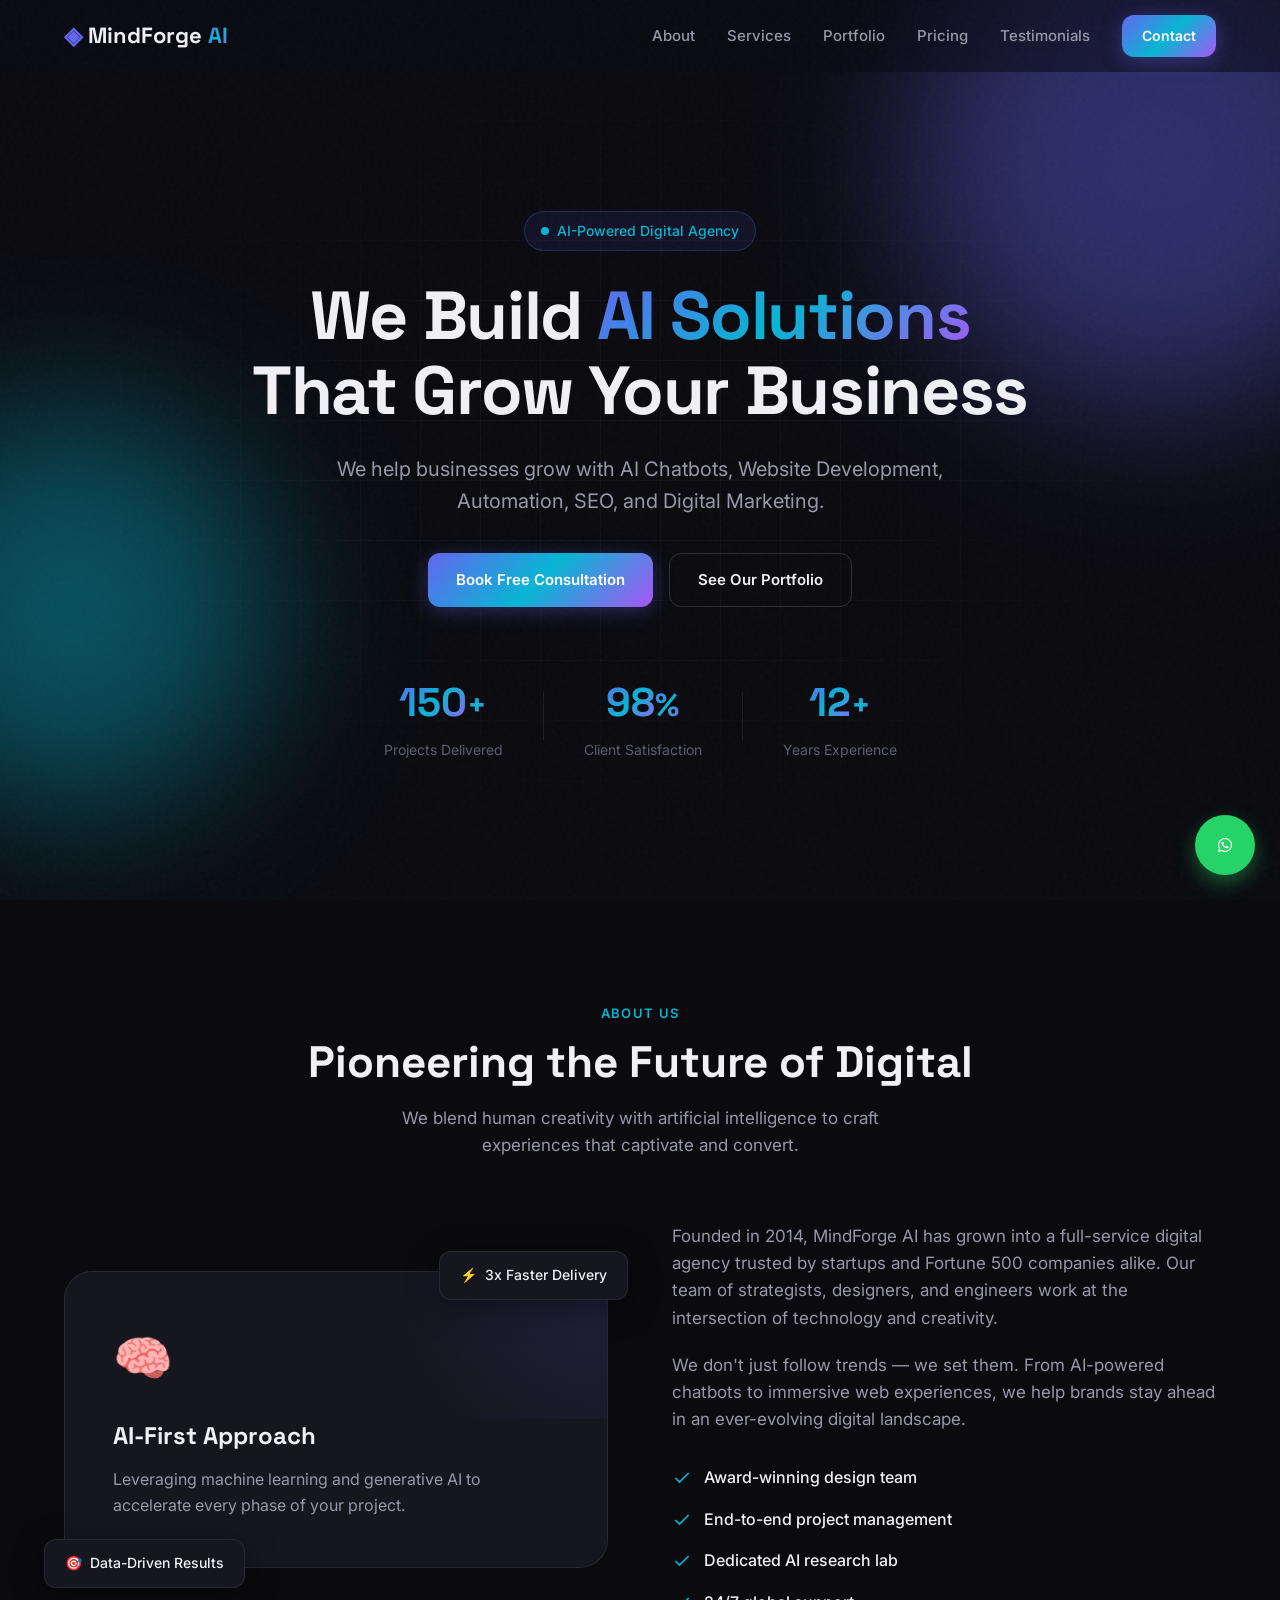
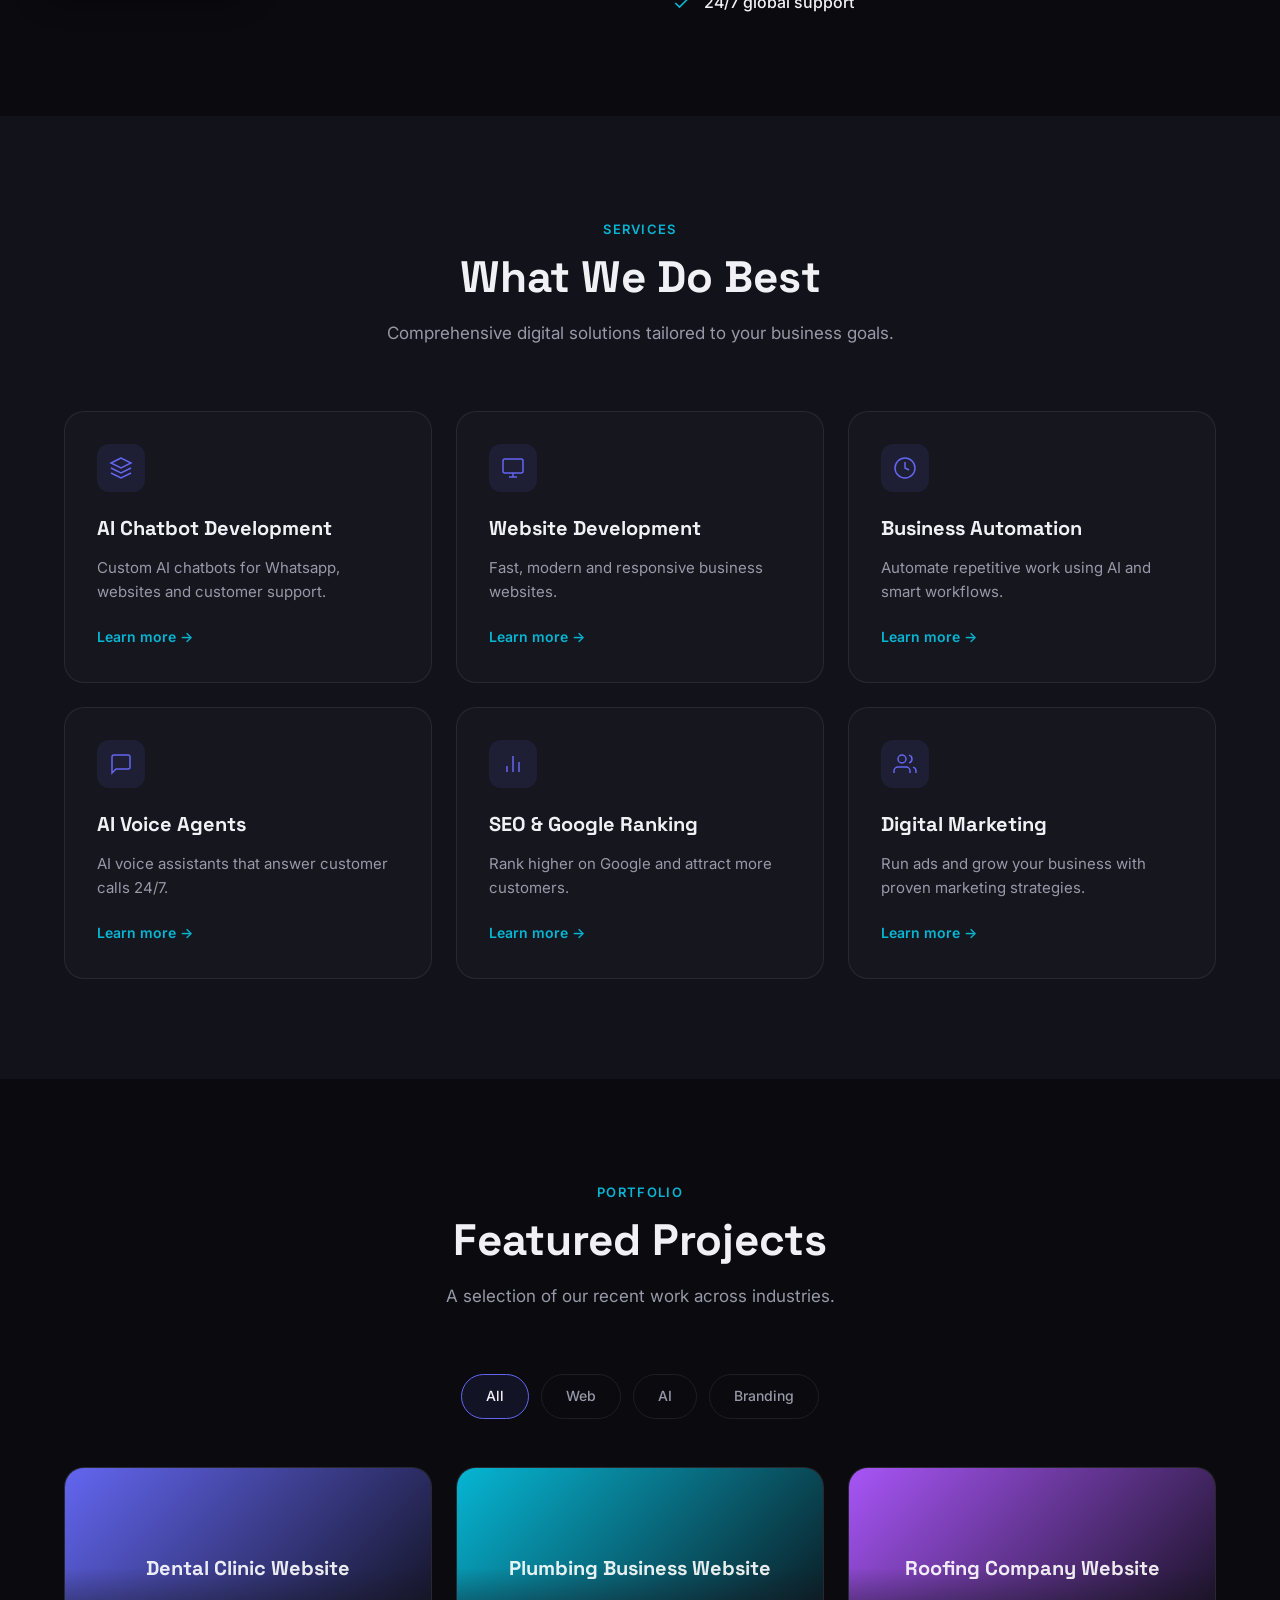
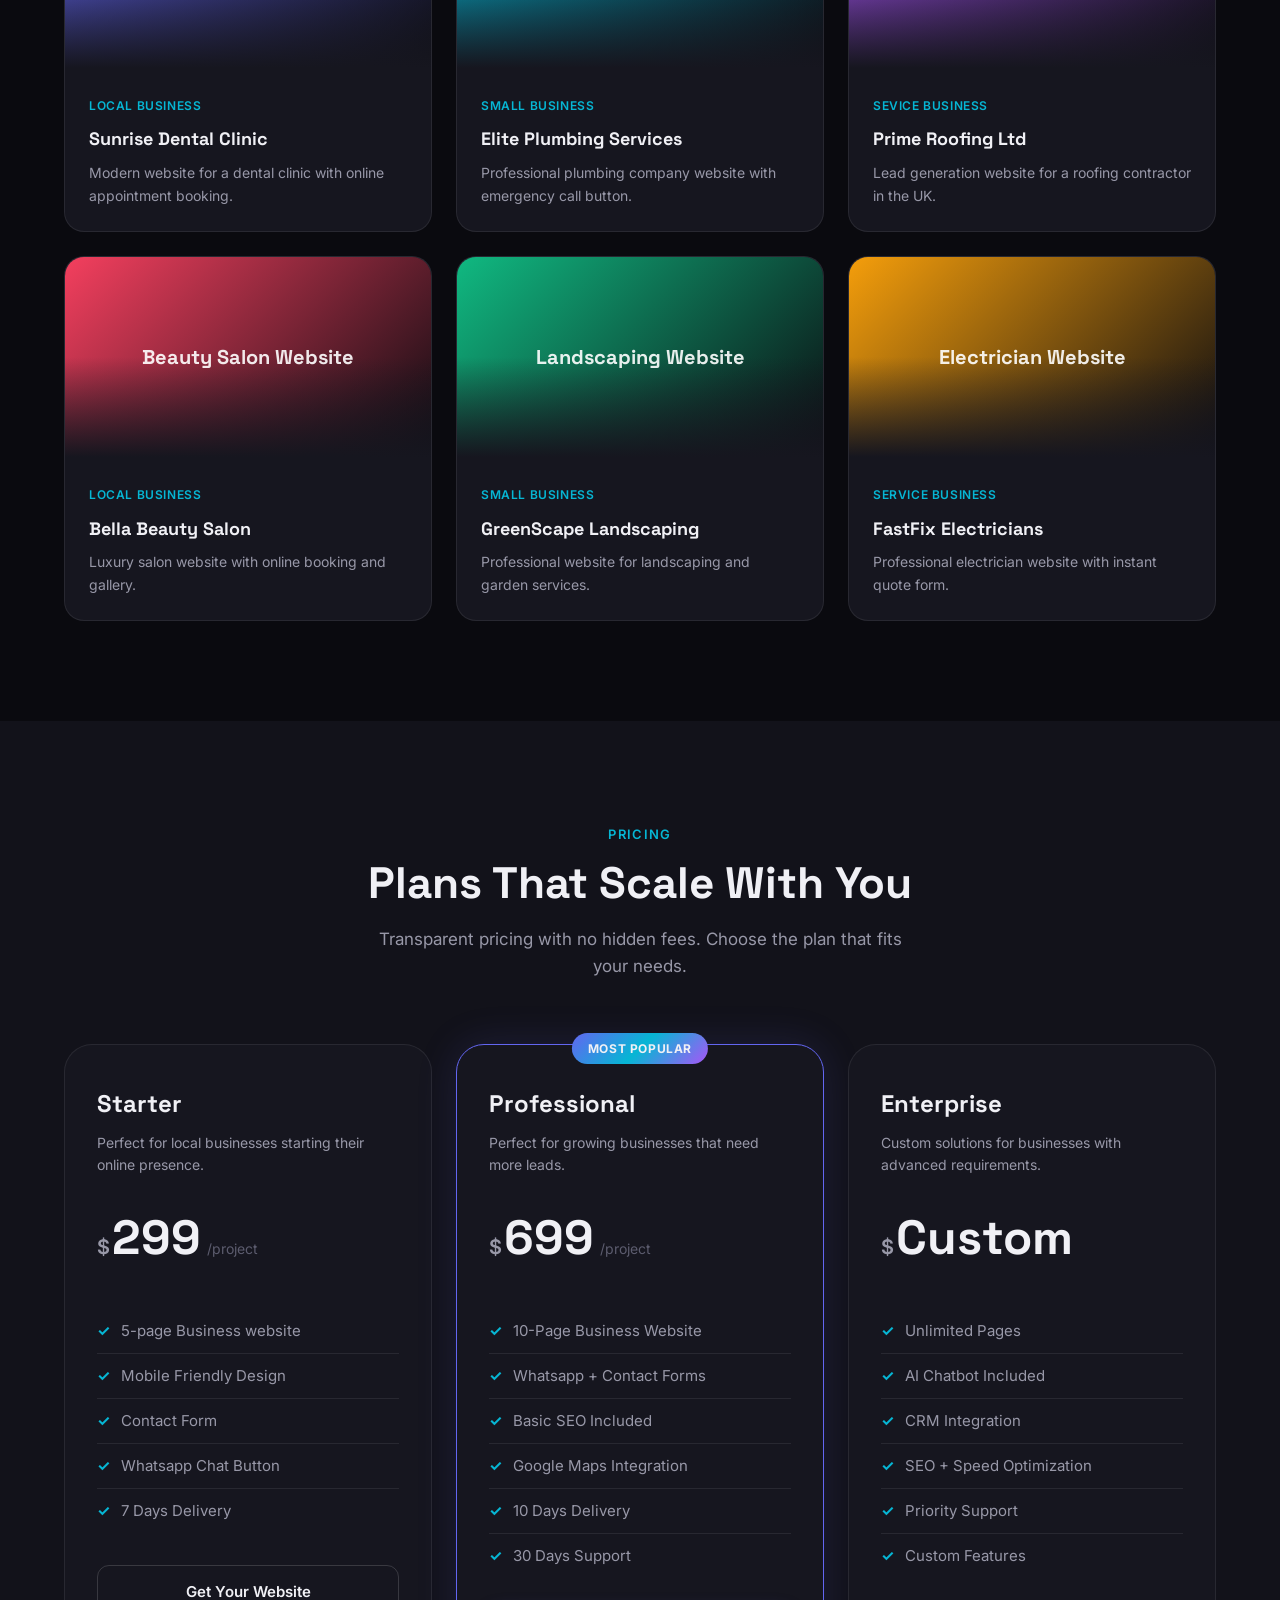
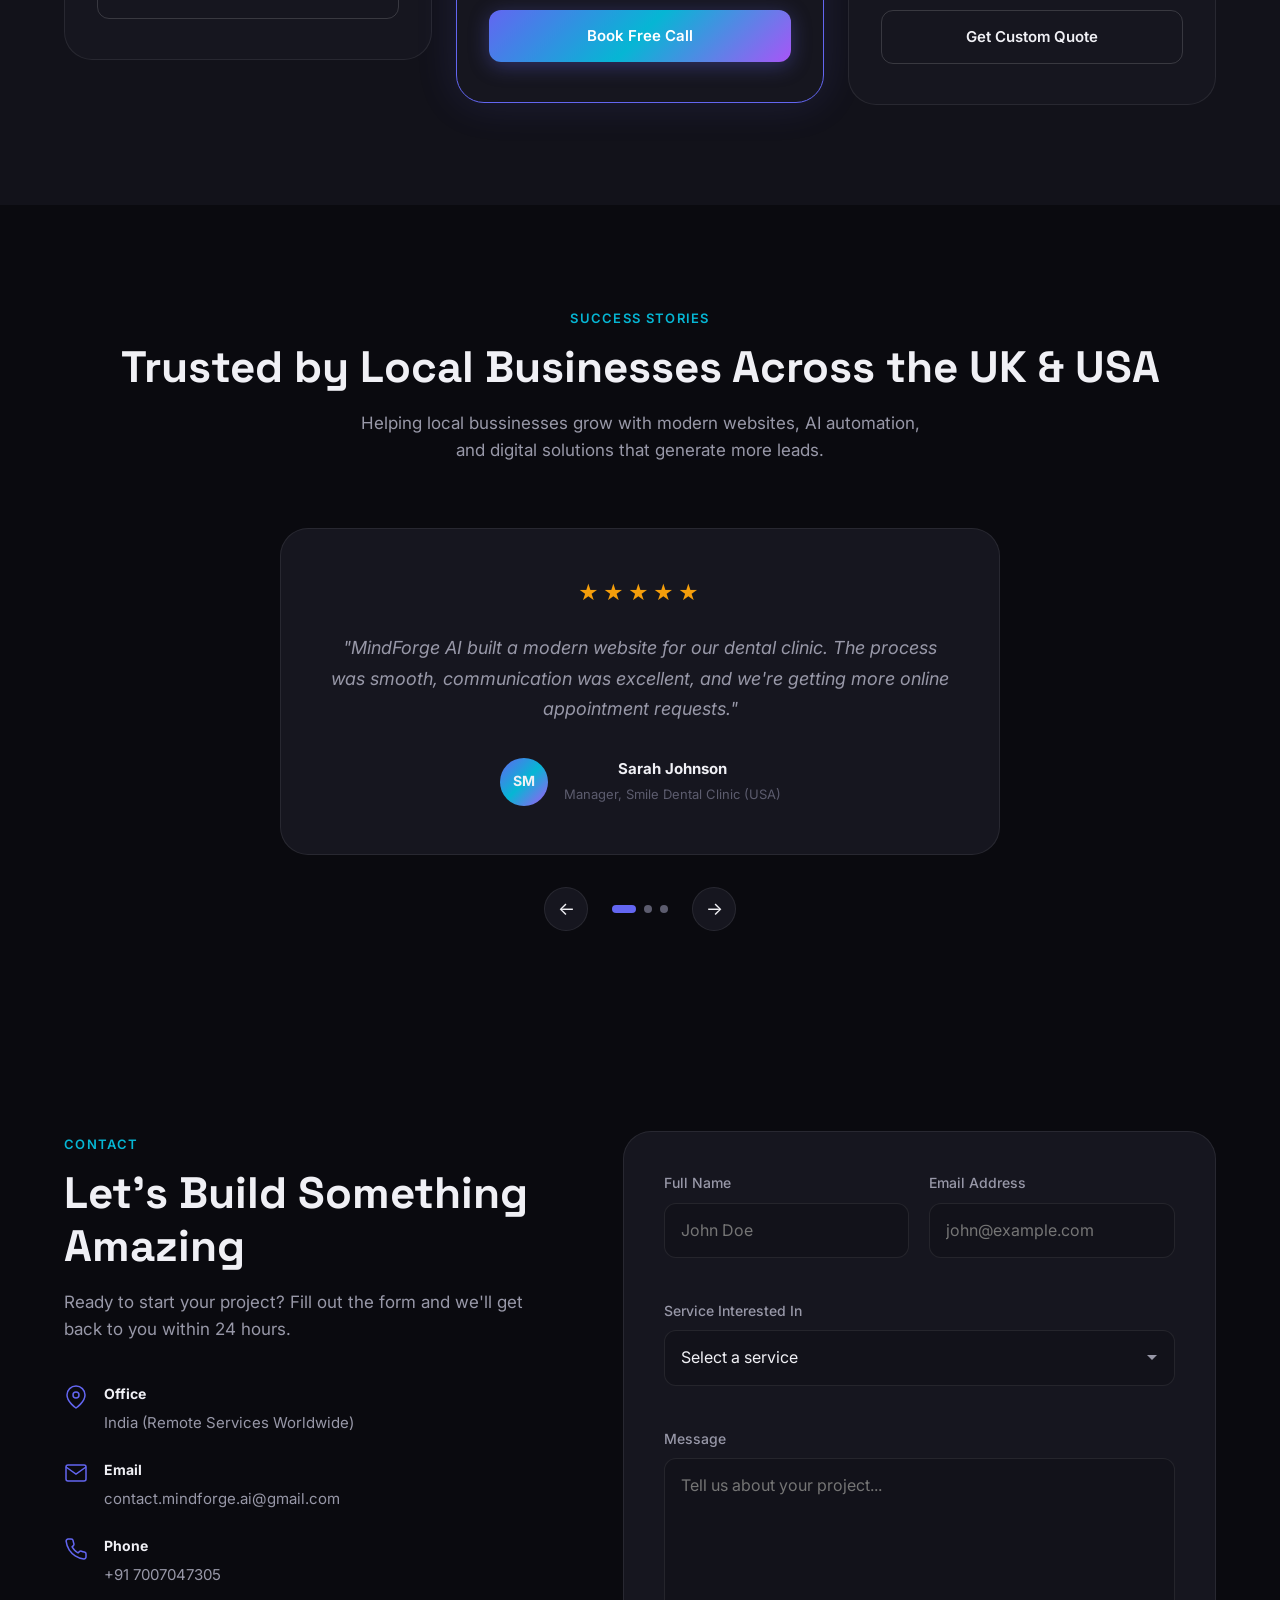
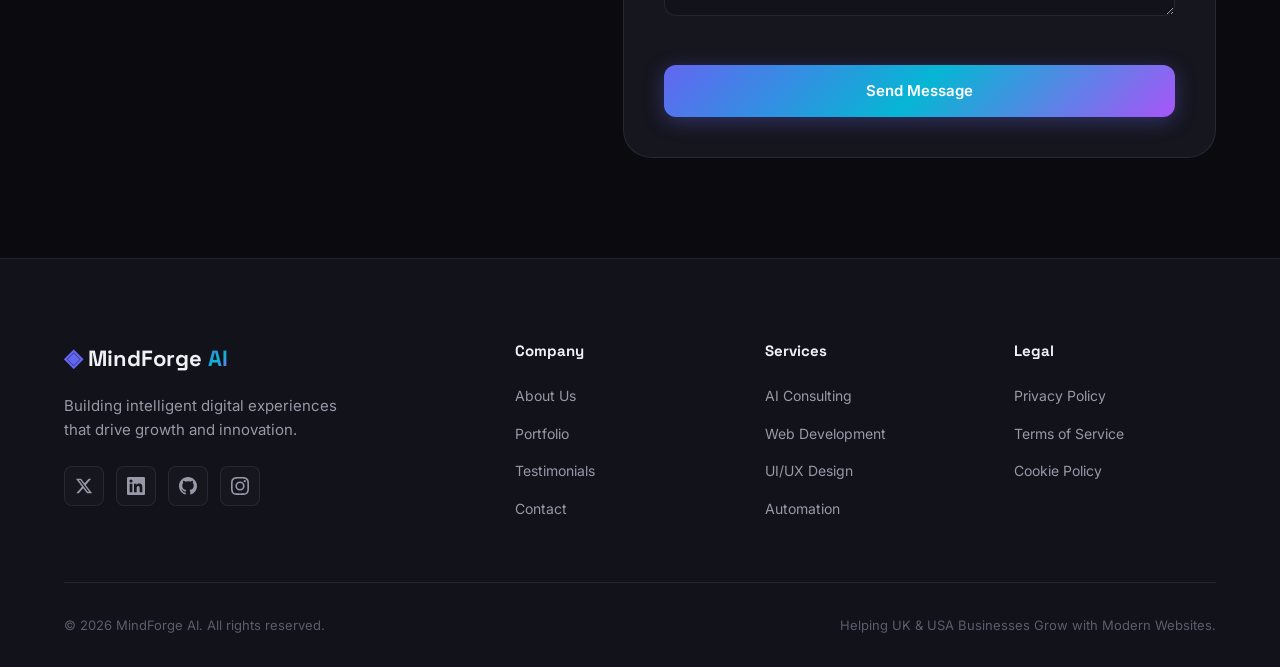
==== commit fdeca263: "Fixed WhatsApp icon" ====
--- a/index.html
+++ b/index.html
@@ -9,6 +9,7 @@
   <link rel="preconnect" href="https://fonts.gstatic.com" crossorigin>
   <link href="https://fonts.googleapis.com/css2?family=Inter:wght@400;500;600;700;800&family=Space+Grotesk:wght@500;700&display=swap" rel="stylesheet">
   <link rel="icon" type="image/jpeg" href="Assets/logo.jpeg">
+  <link rel="stylesheet" href="https://cdnjs.cloudflare.com/ajax/libs/font-awesome/6.5.2/css/all.min.css">
   <link rel="stylesheet" href="style.css">
 </head>
 <body>
@@ -564,9 +565,7 @@
    target="_blank"
    aria-label="Chat on WhatsApp">
 
-    <svg xmlns="http://www.w3.org/2000/svg" width="32" height="32" fill="white" viewBox="0 0 24 24">
-        <path d="M20.52 3.48A11.85 11.85 0 0012.05 0C5.48 0 .12 5.36.12 11.94c0 2.1.55 4.16 1.59 5.98L0 24l6.27-1.64a11.9 11.9 0 005.78 1.47h.01c6.58 0 11.94-5.36 11.94-11.94 0-3.19-1.24-6.19-3.48-8.41z"/>
-    </svg>
+    <i class="fab fa-whatsapp"></i>
 
 </a>
 
--- a/style.css
+++ b/style.css
@@ -1440,4 +1440,44 @@
 
 body:hover #mouseGlow{
     opacity:1;
+}
+
+/* ===== WhatsApp Floating Button ===== */
+
+.whatsapp-float {
+    position: fixed;
+    bottom: 25px;
+    right: 25px;
+    width: 60px;
+    height: 60px;
+    background: #25D366;
+    color: #fff;
+    border-radius: 50%;
+    display: flex;
+    align-items: center;
+    justify-content: center;
+    text-decoration: none;
+    box-shadow: 0 8px 20px rgba(37,211,102,.4);
+    z-index: 9999;
+    transition: all .3s ease;
+}
+
+.whatsapp-float:hover {
+    transform: scale(1.1);
+    box-shadow: 0 10px 25px rgba(37,211,102,.6);
+}
+
+.whatsapp-float svg {
+    width: 32px;
+    height: 32px;
+    fill: #fff;
+}
+
+@media (max-width:768px){
+    .whatsapp-float{
+        width:55px;
+        height:55px;
+        bottom:20px;
+        right:20px;
+    }
 }
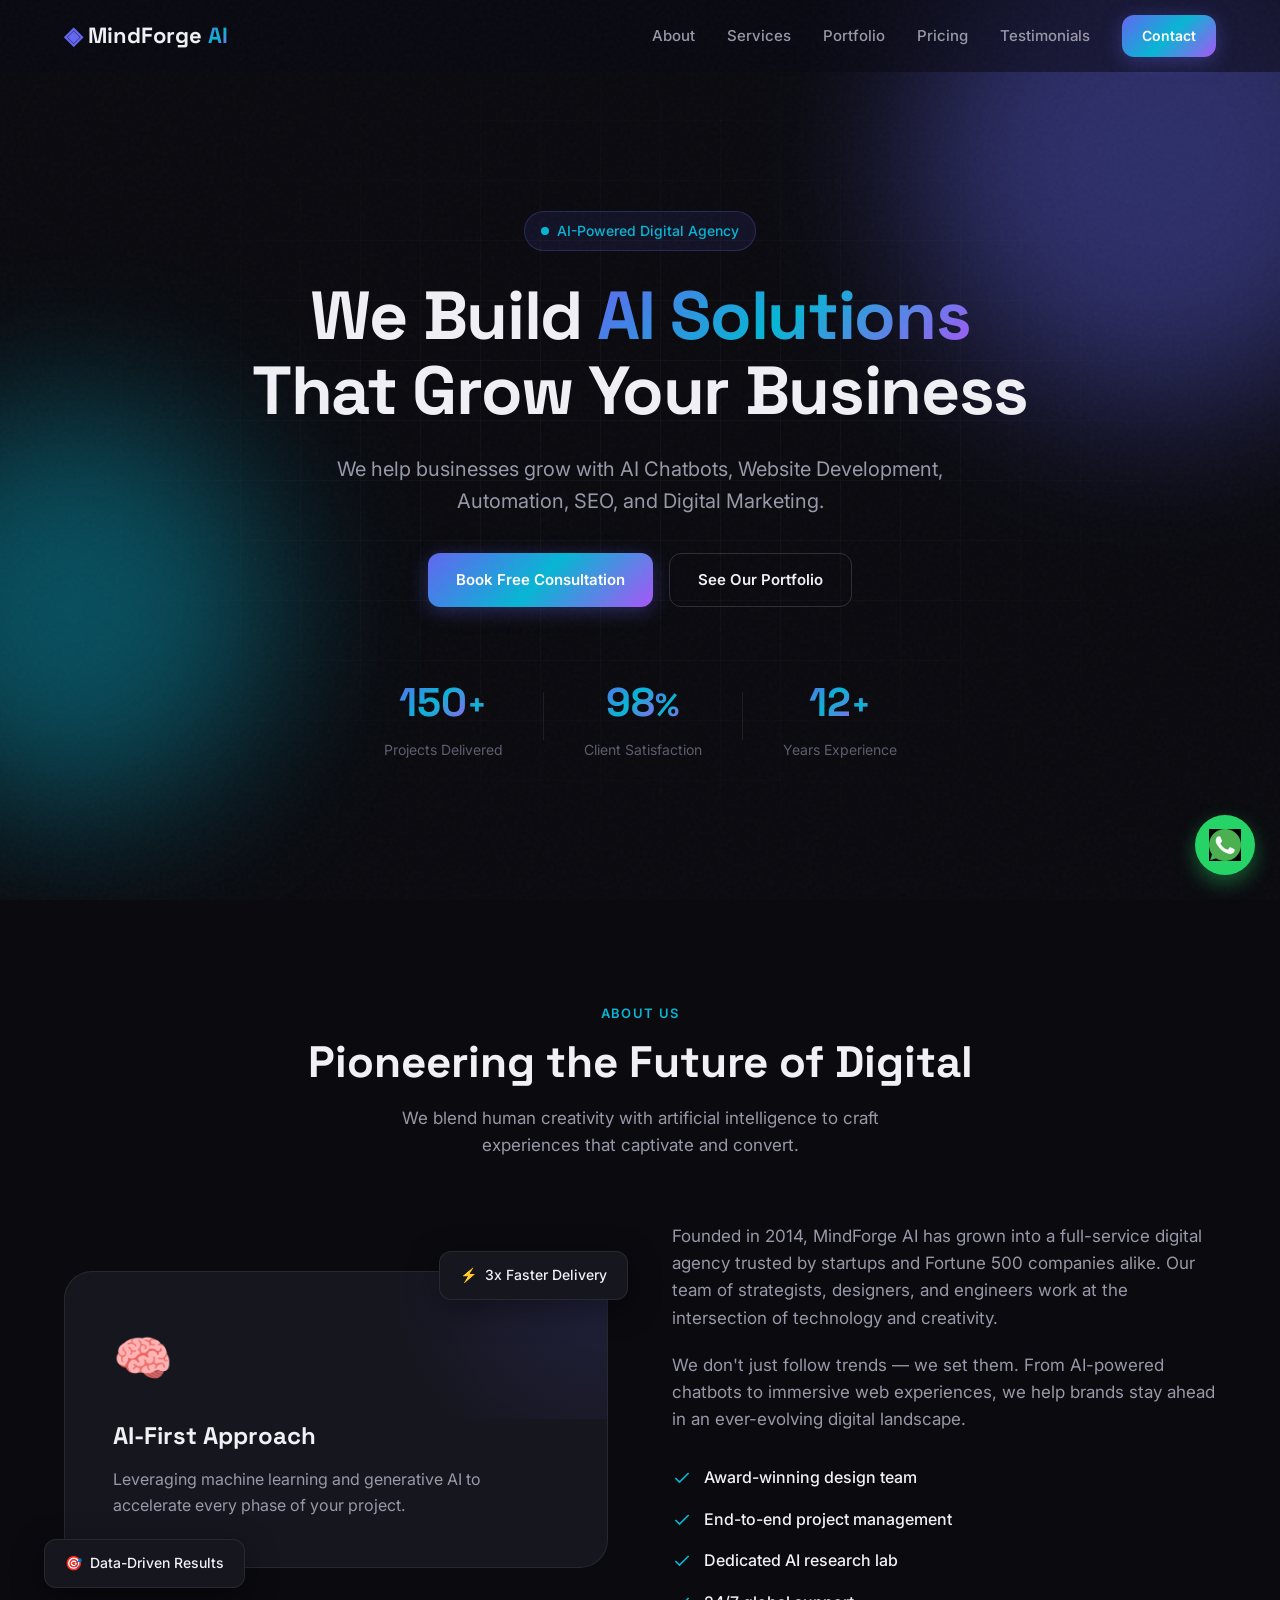
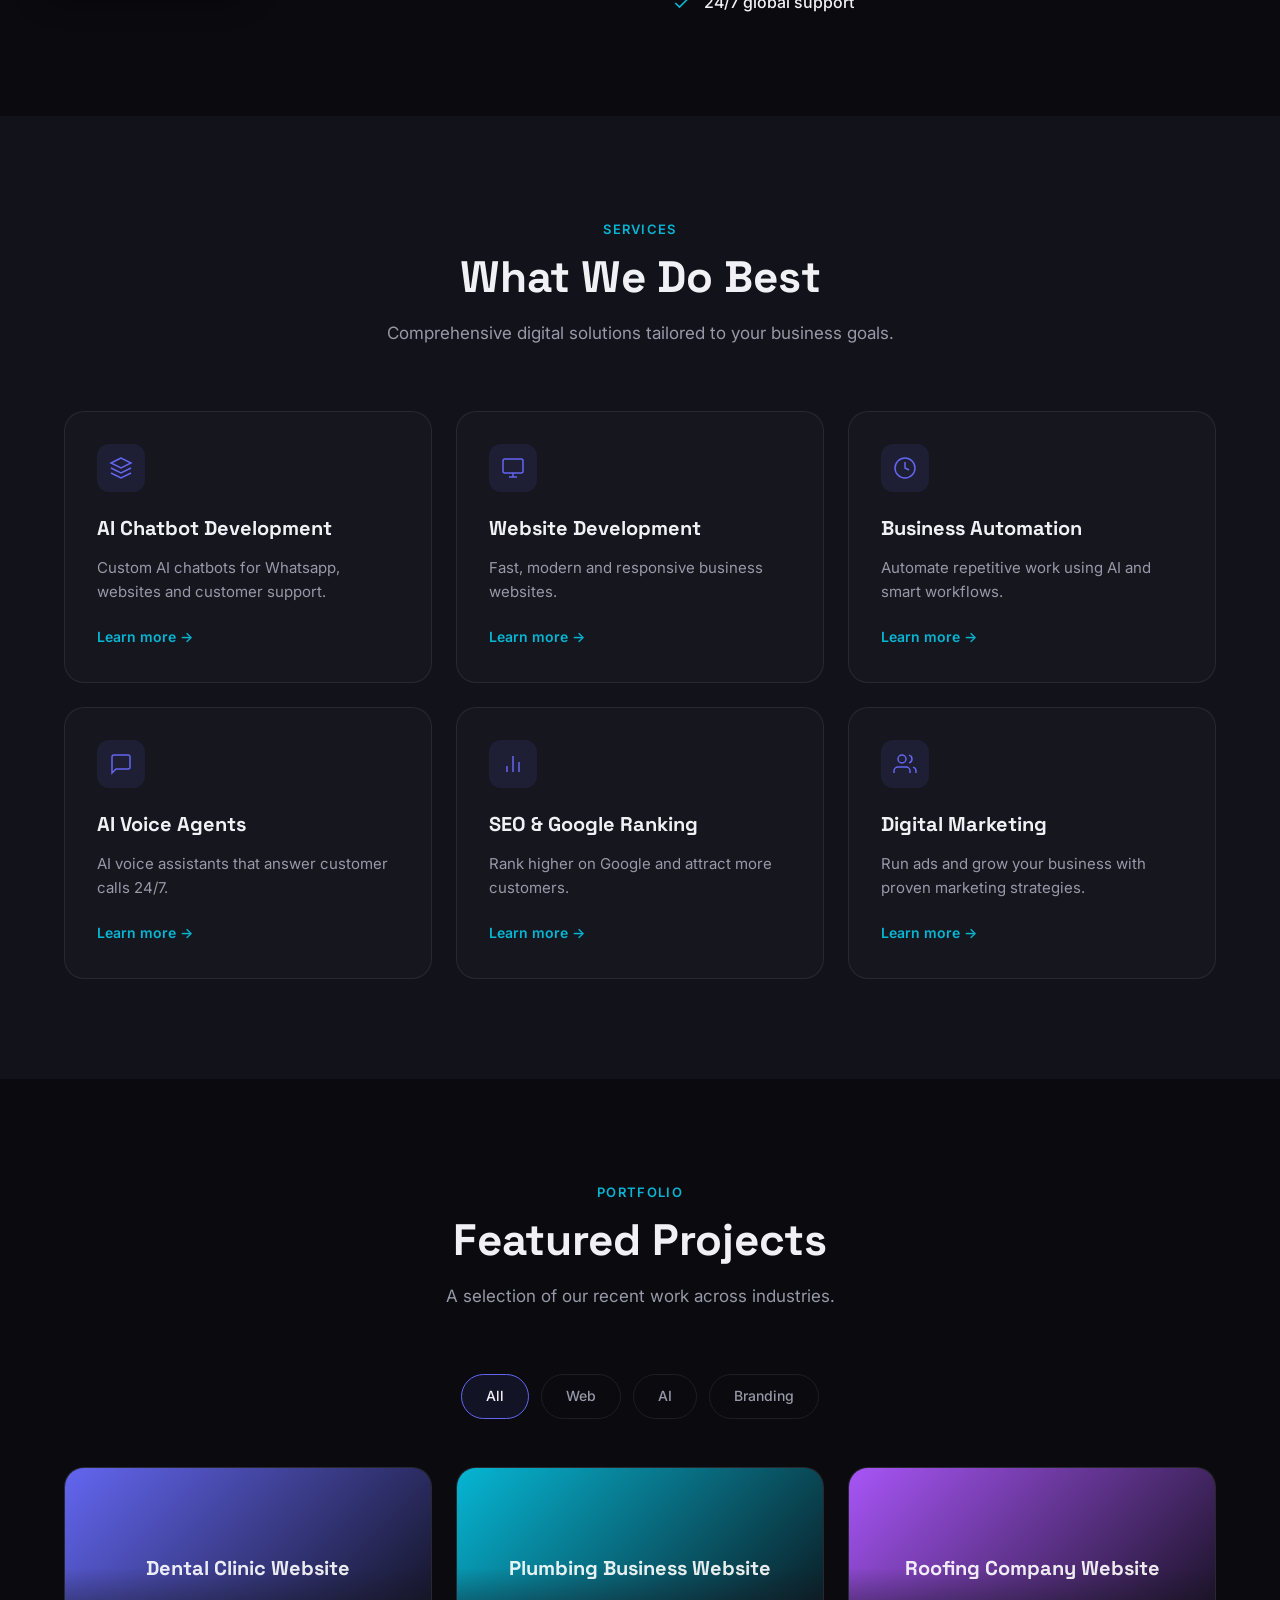
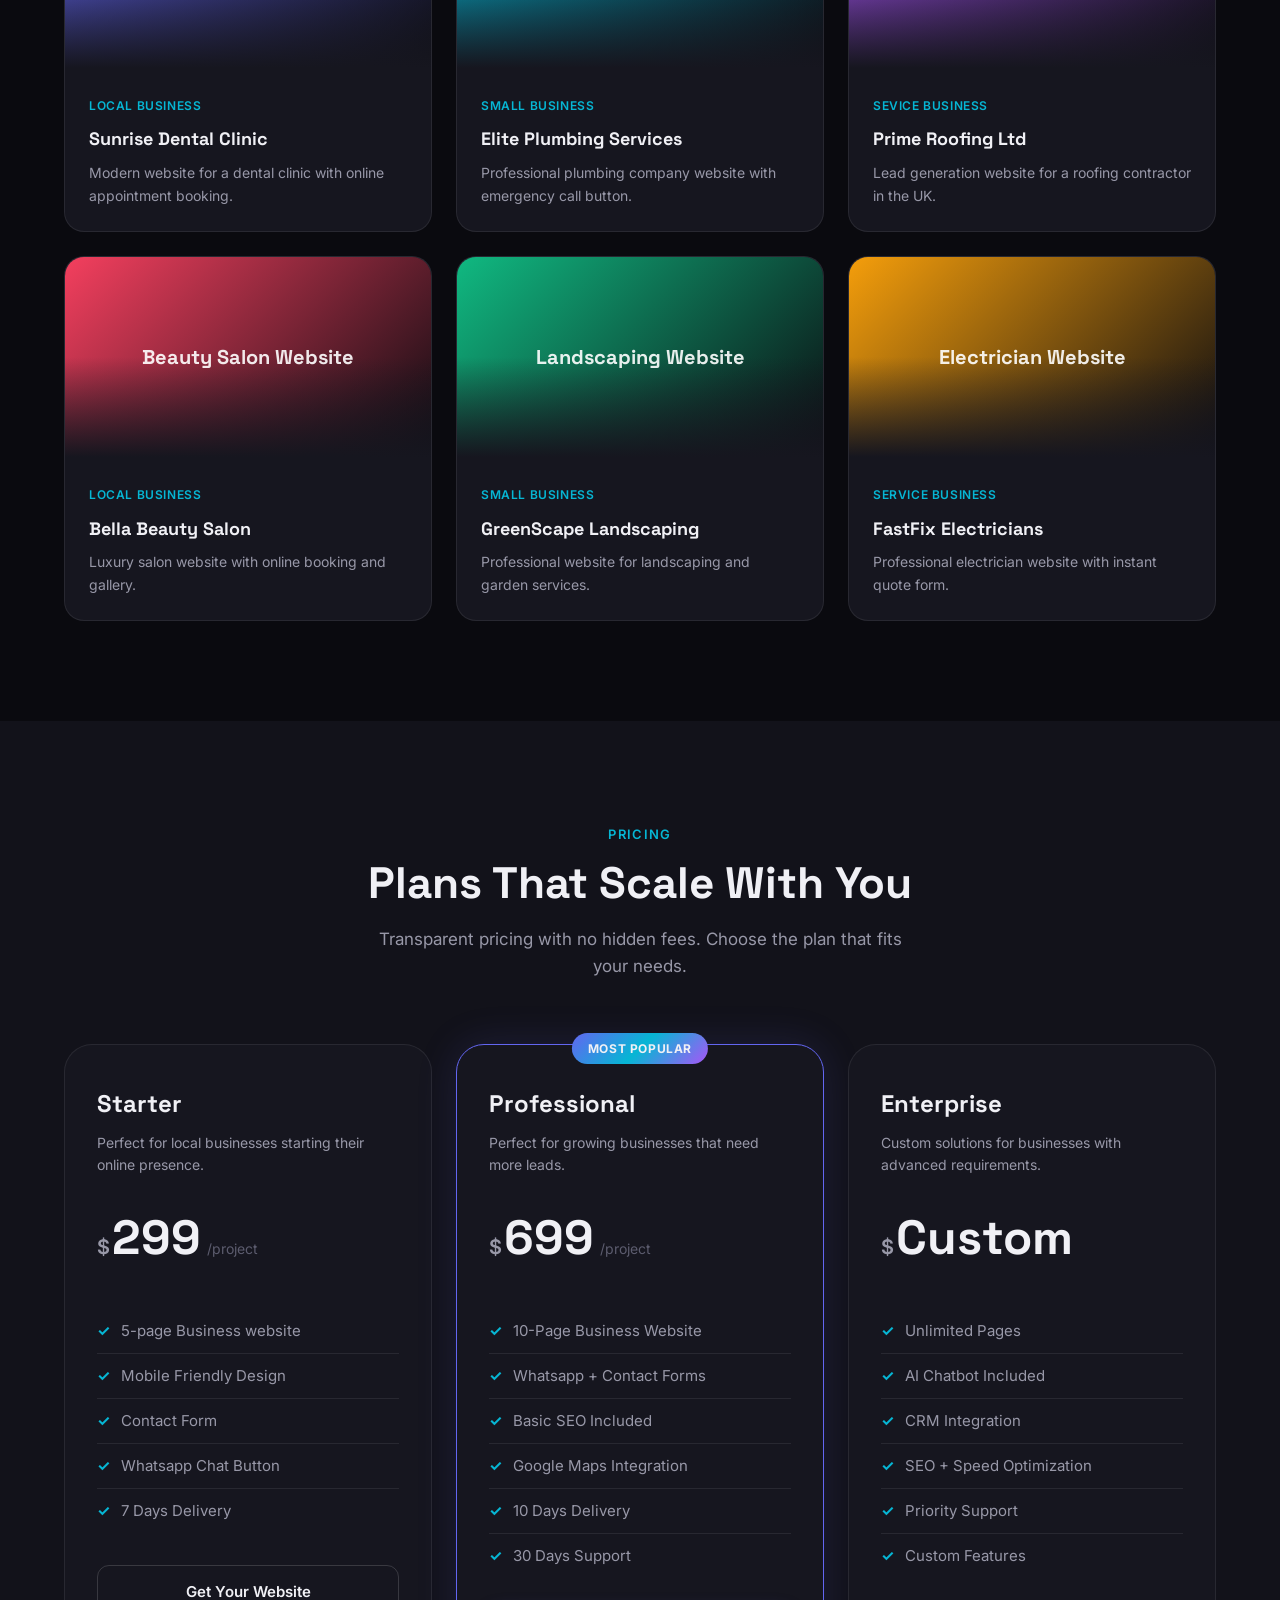
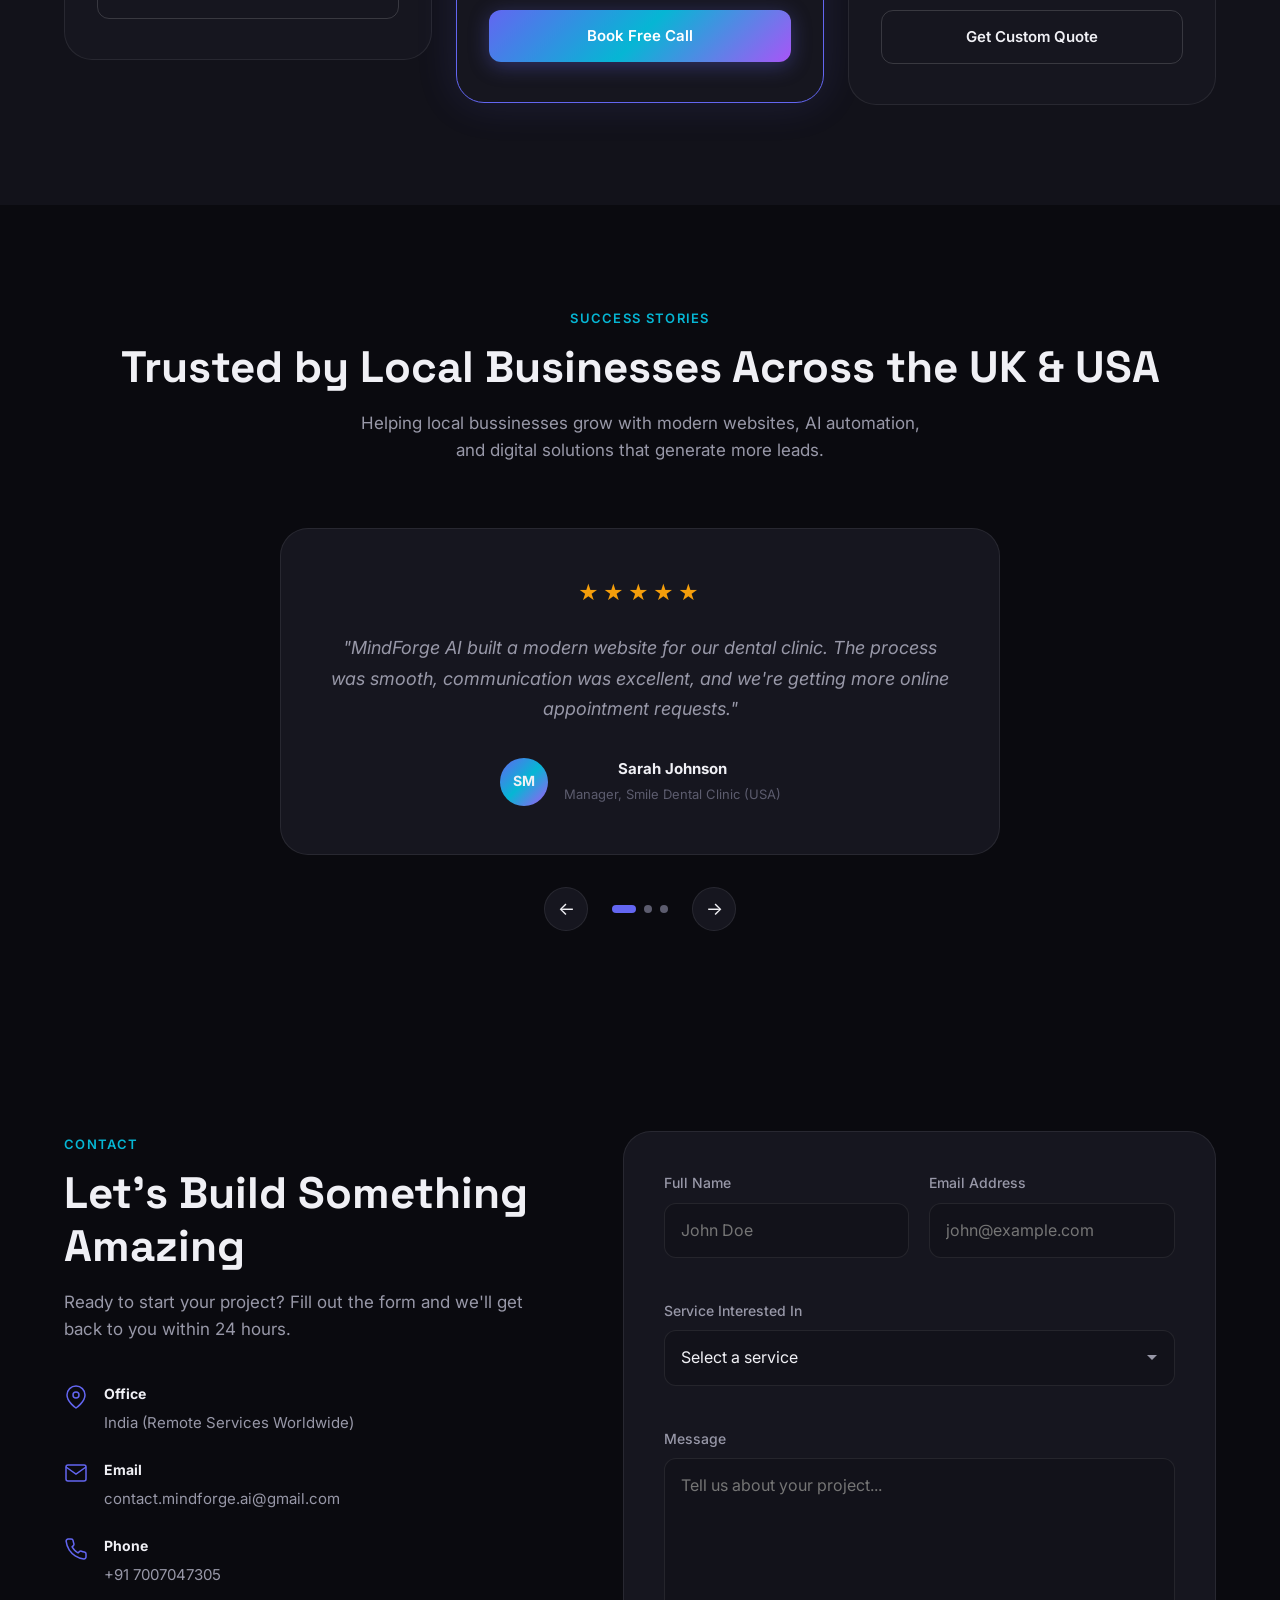
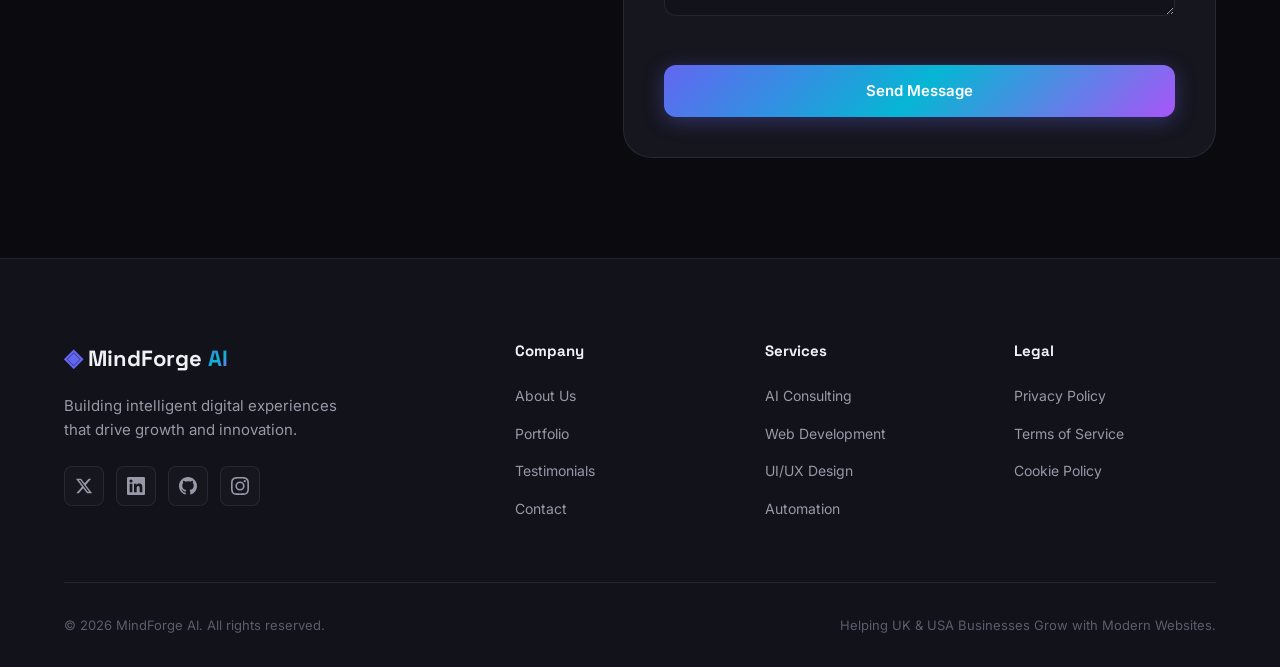
==== commit b8b71b02: "Updated WhatsApp image style" ====
--- a/index.html
+++ b/index.html
@@ -565,7 +565,7 @@
    target="_blank"
    aria-label="Chat on WhatsApp">
 
-    <i class="fab fa-whatsapp"></i>
+  <img src="Assets/whatsapp.jpeg" alt="WhatsApp">
 
 </a>
 
--- a/style.css
+++ b/style.css
@@ -1467,10 +1467,11 @@
     box-shadow: 0 10px 25px rgba(37,211,102,.6);
 }
 
-.whatsapp-float svg {
+.whatsapp-float img {
     width: 32px;
     height: 32px;
-    fill: #fff;
+    object-fit: contain;
+    display: block;
 }
 
 @media (max-width:768px){
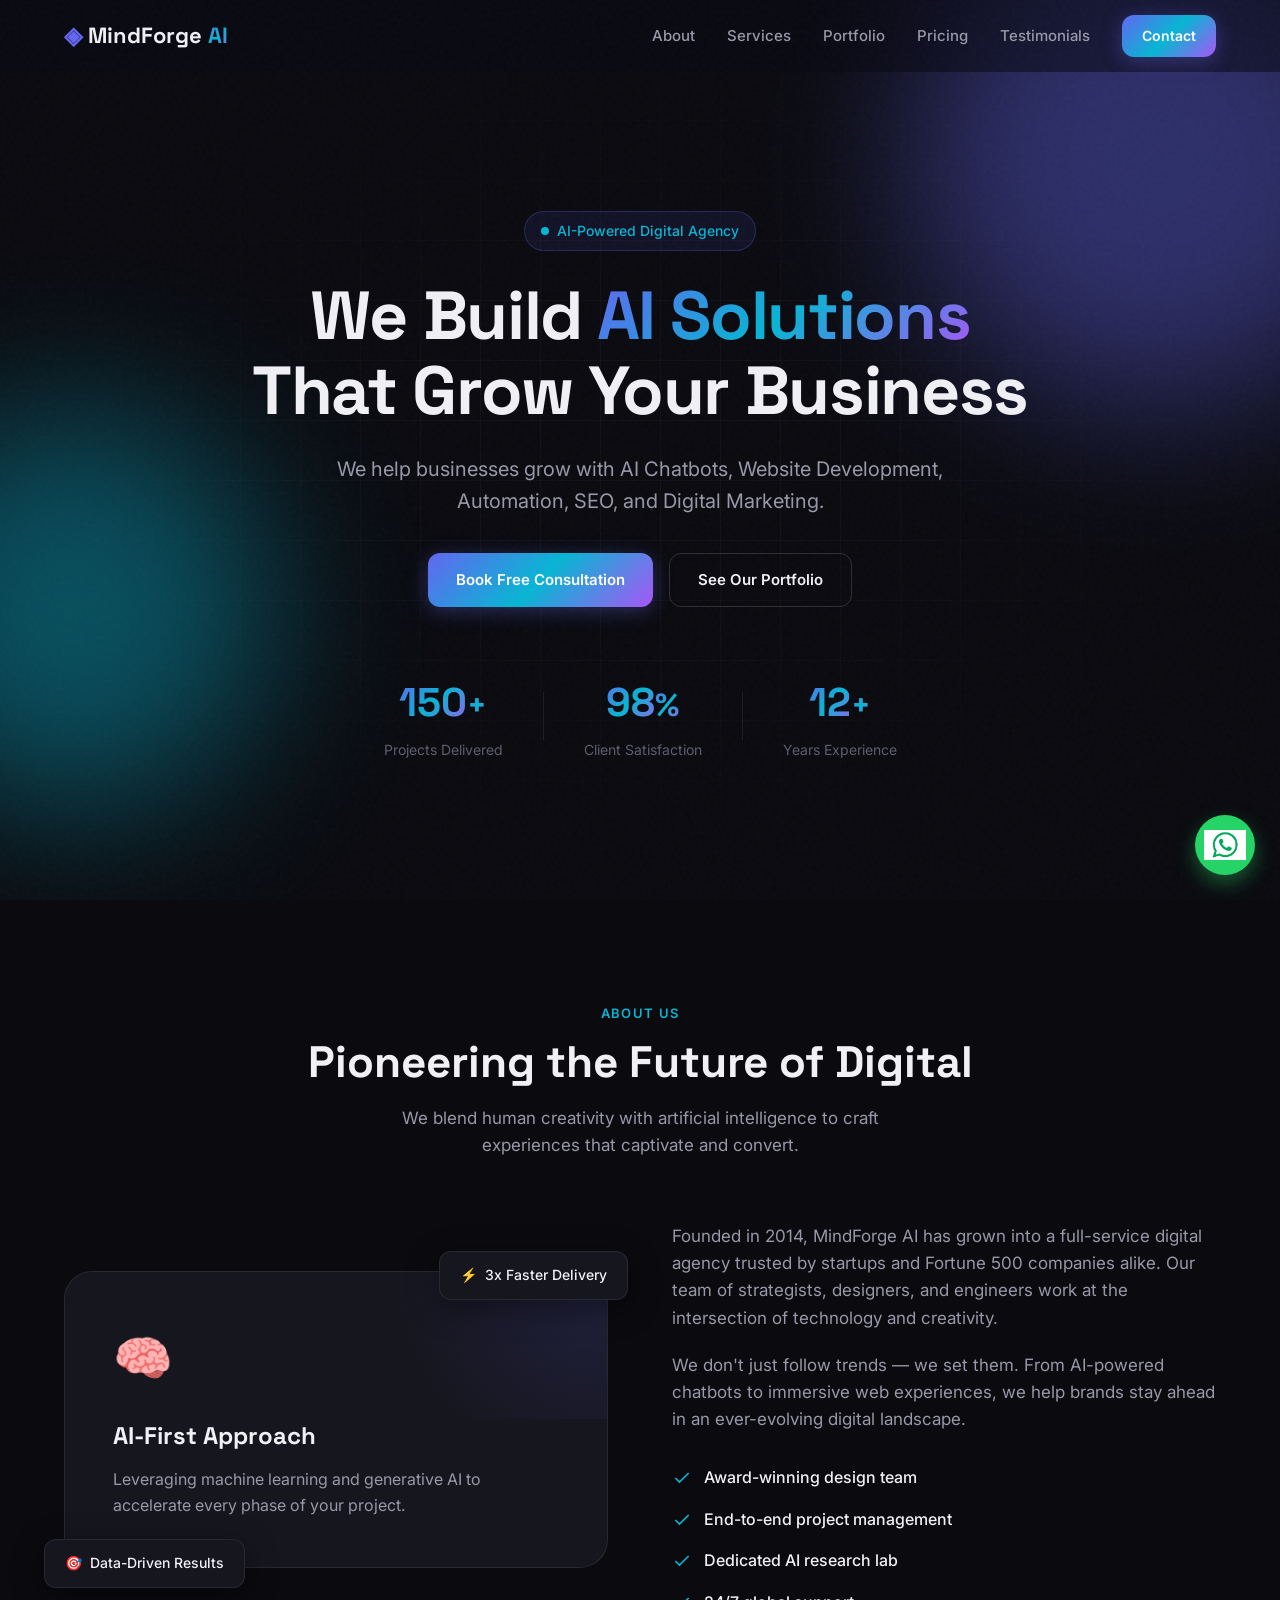
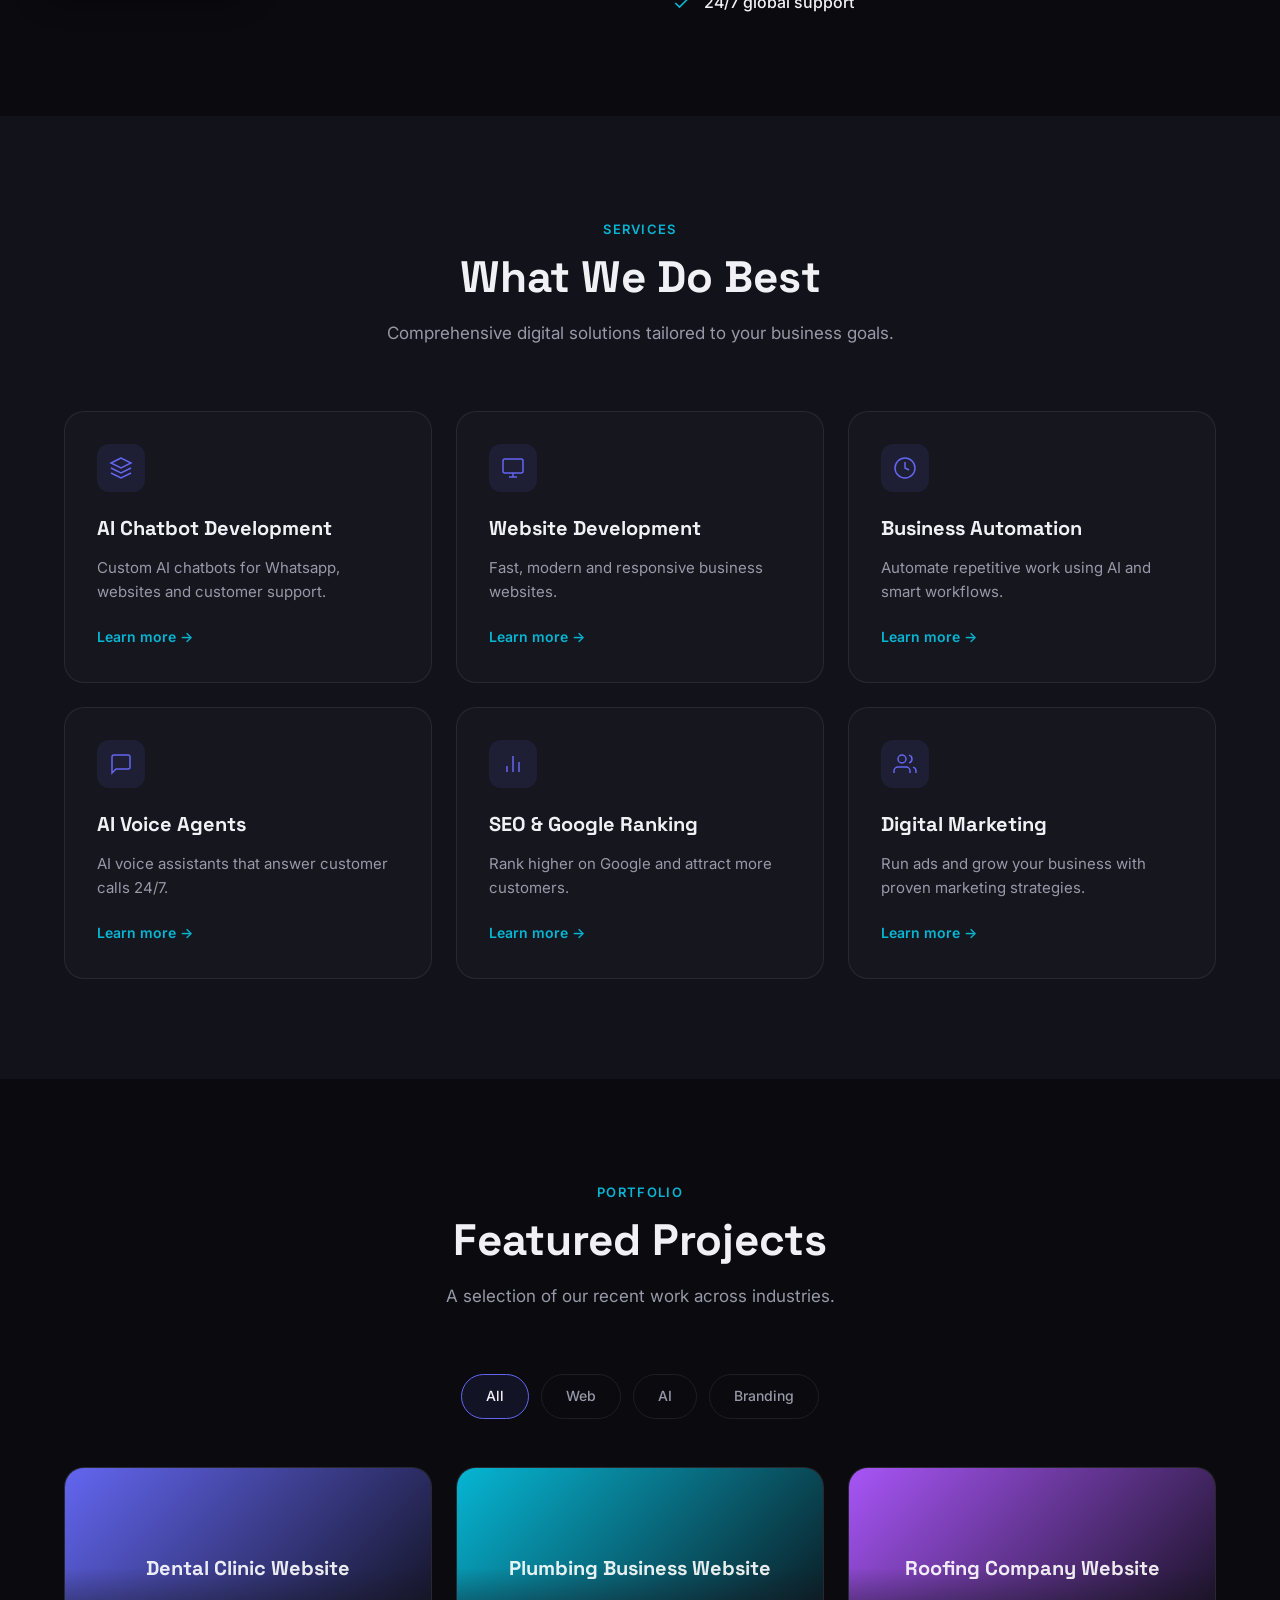
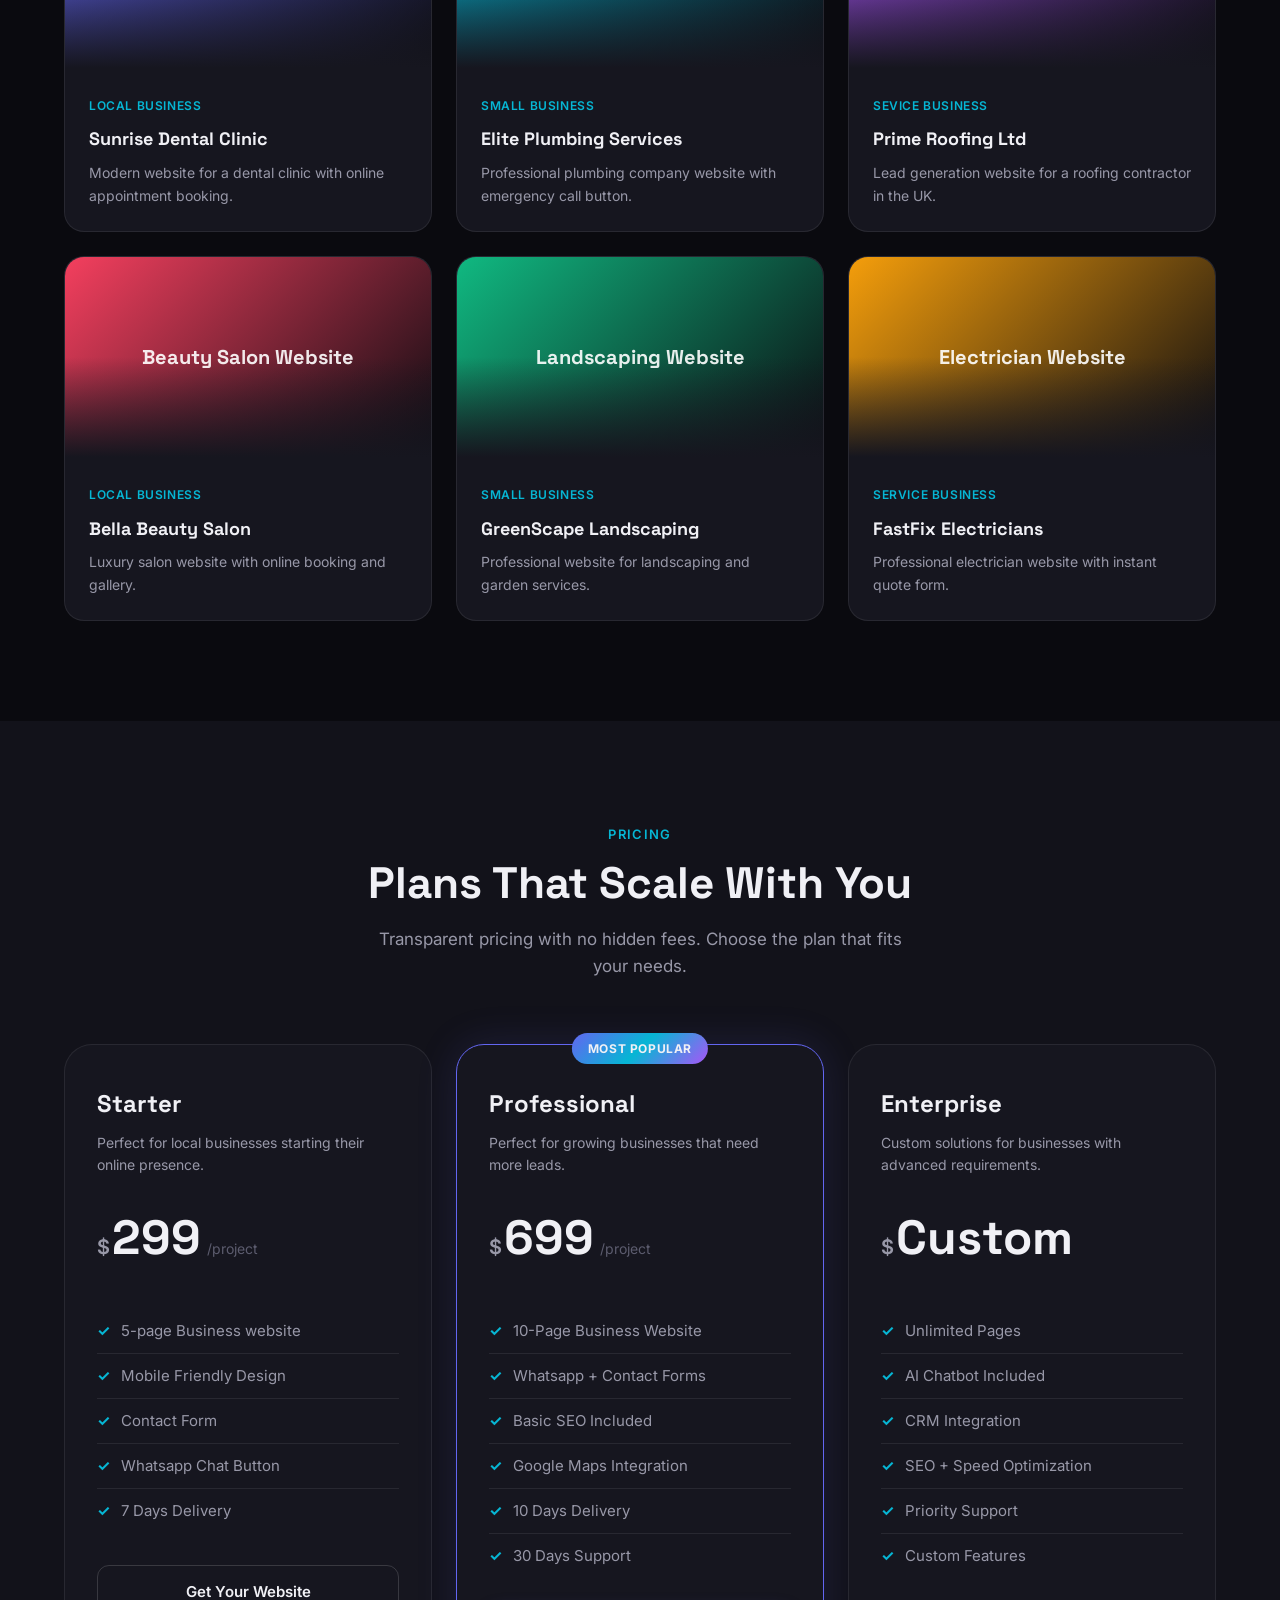
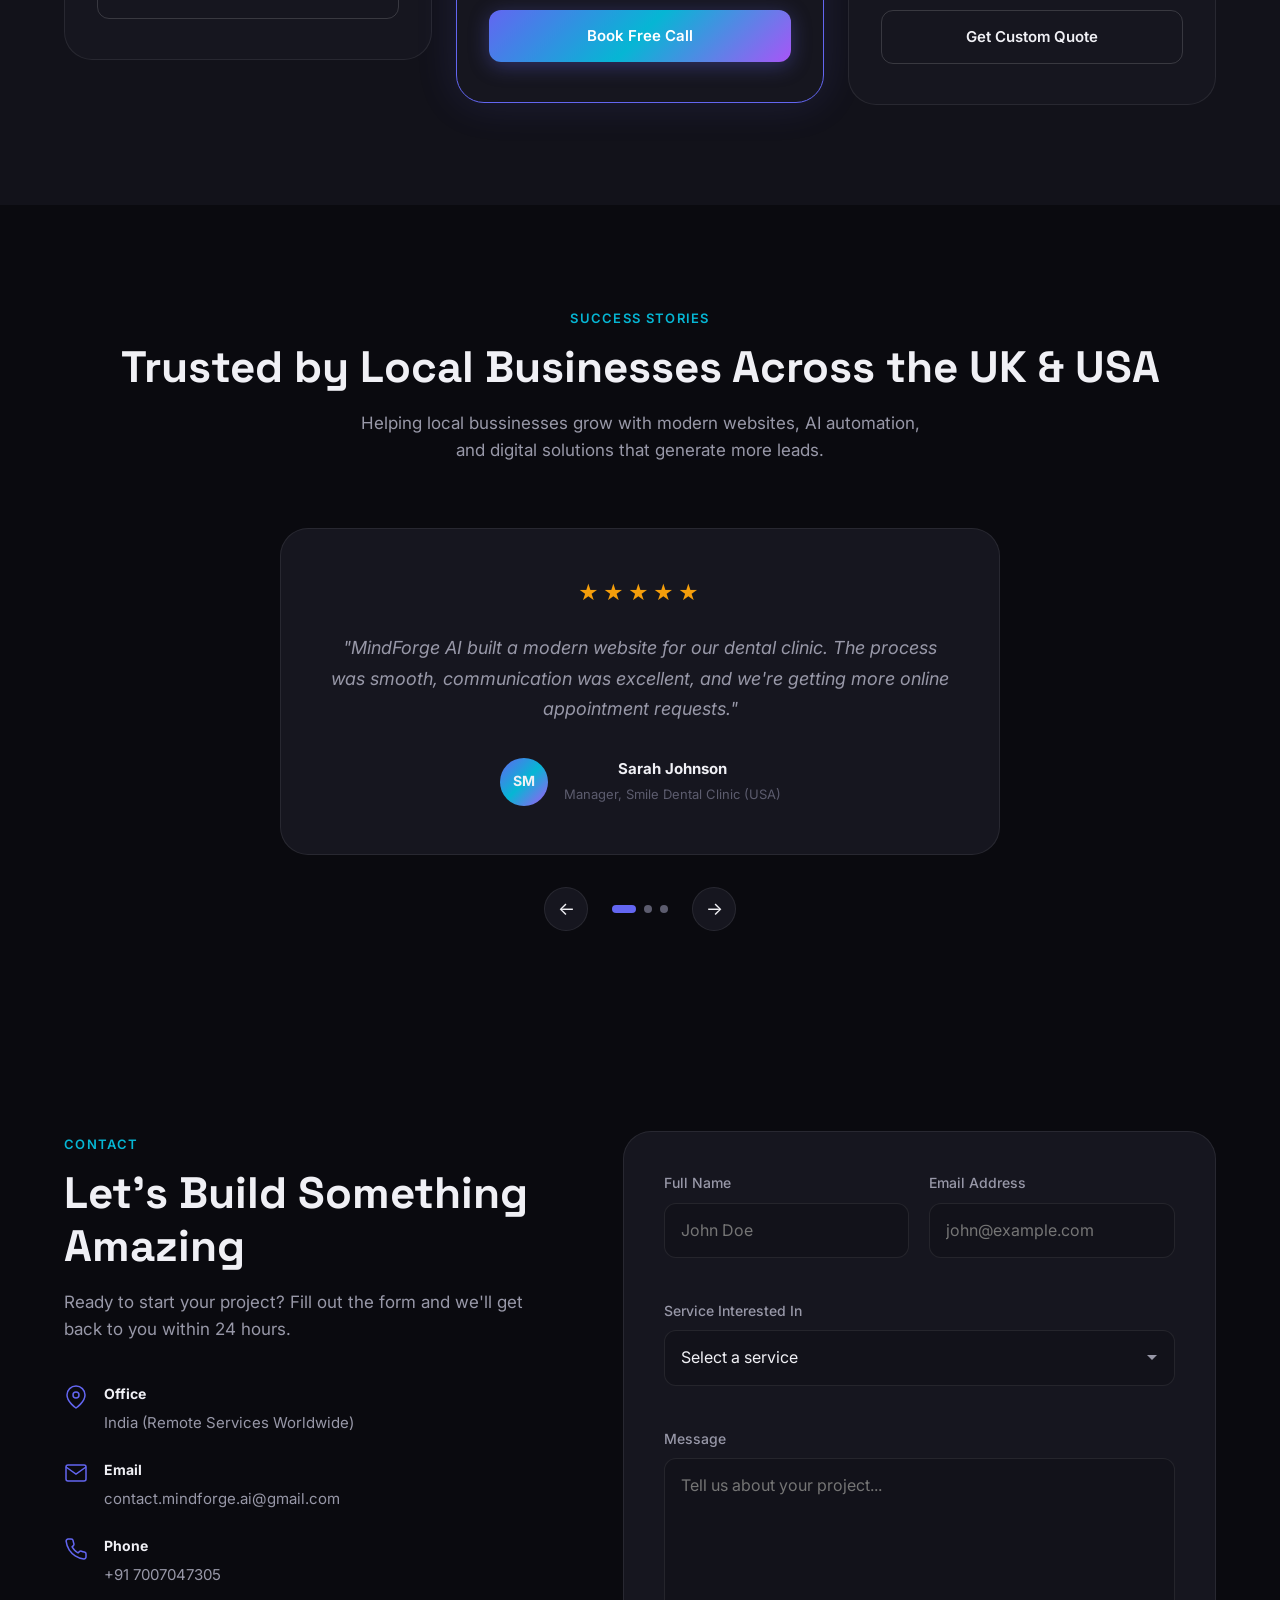
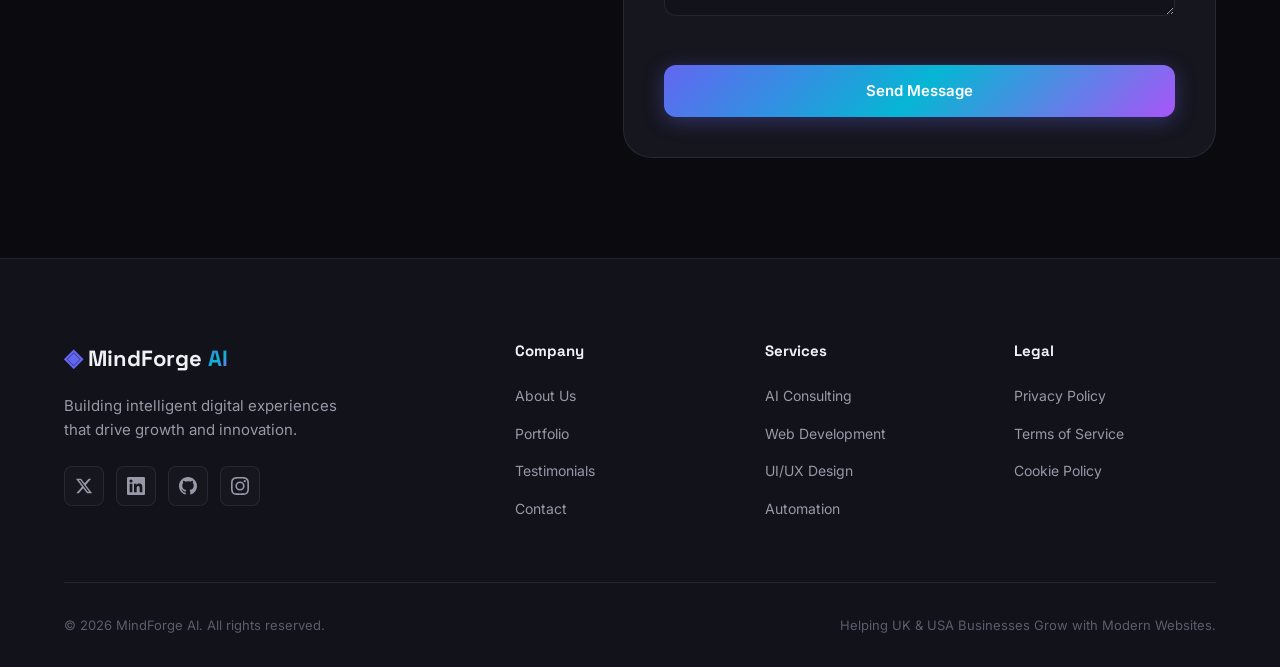
==== commit 618f36d4: "Improved WhatsApp button size" ====
--- a/index.html
+++ b/index.html
@@ -565,7 +565,7 @@
    target="_blank"
    aria-label="Chat on WhatsApp">
 
-  <img src="Assets/whatsapp.jpeg" alt="WhatsApp">
+  <img src="Assets/whatsapp.png" alt="WhatsApp">
 
 </a>
 
--- a/style.css
+++ b/style.css
@@ -1468,17 +1468,25 @@
 }
 
 .whatsapp-float img {
-    width: 32px;
-    height: 32px;
+    width: 70%;
+    height: 70%;
     object-fit: contain;
     display: block;
 }
 
 @media (max-width:768px){
+
     .whatsapp-float{
-        width:55px;
-        height:55px;
+        width:65px;
+        height:65px;
         bottom:20px;
         right:20px;
     }
+
+    .whatsapp-float img{
+        width:72%;
+        height:72%;
+        object-fit:contain;
+    }
+
 }
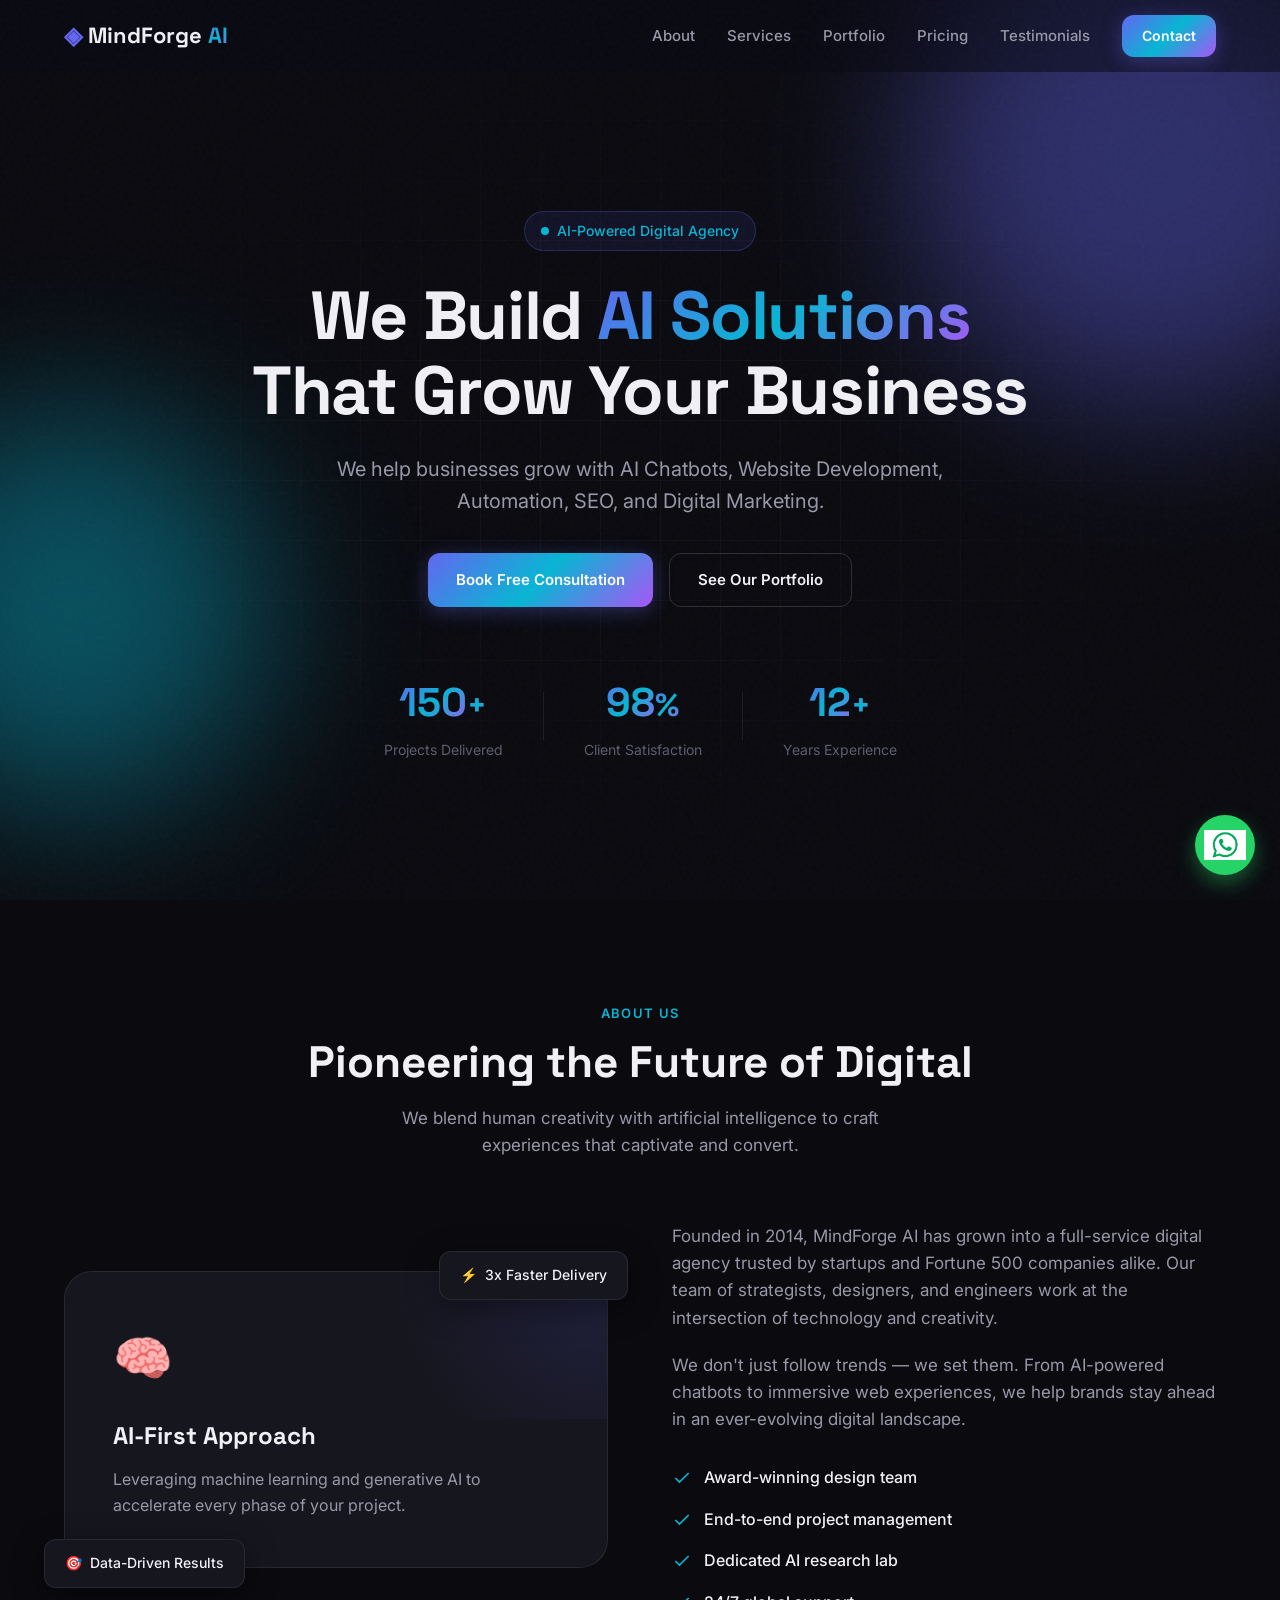
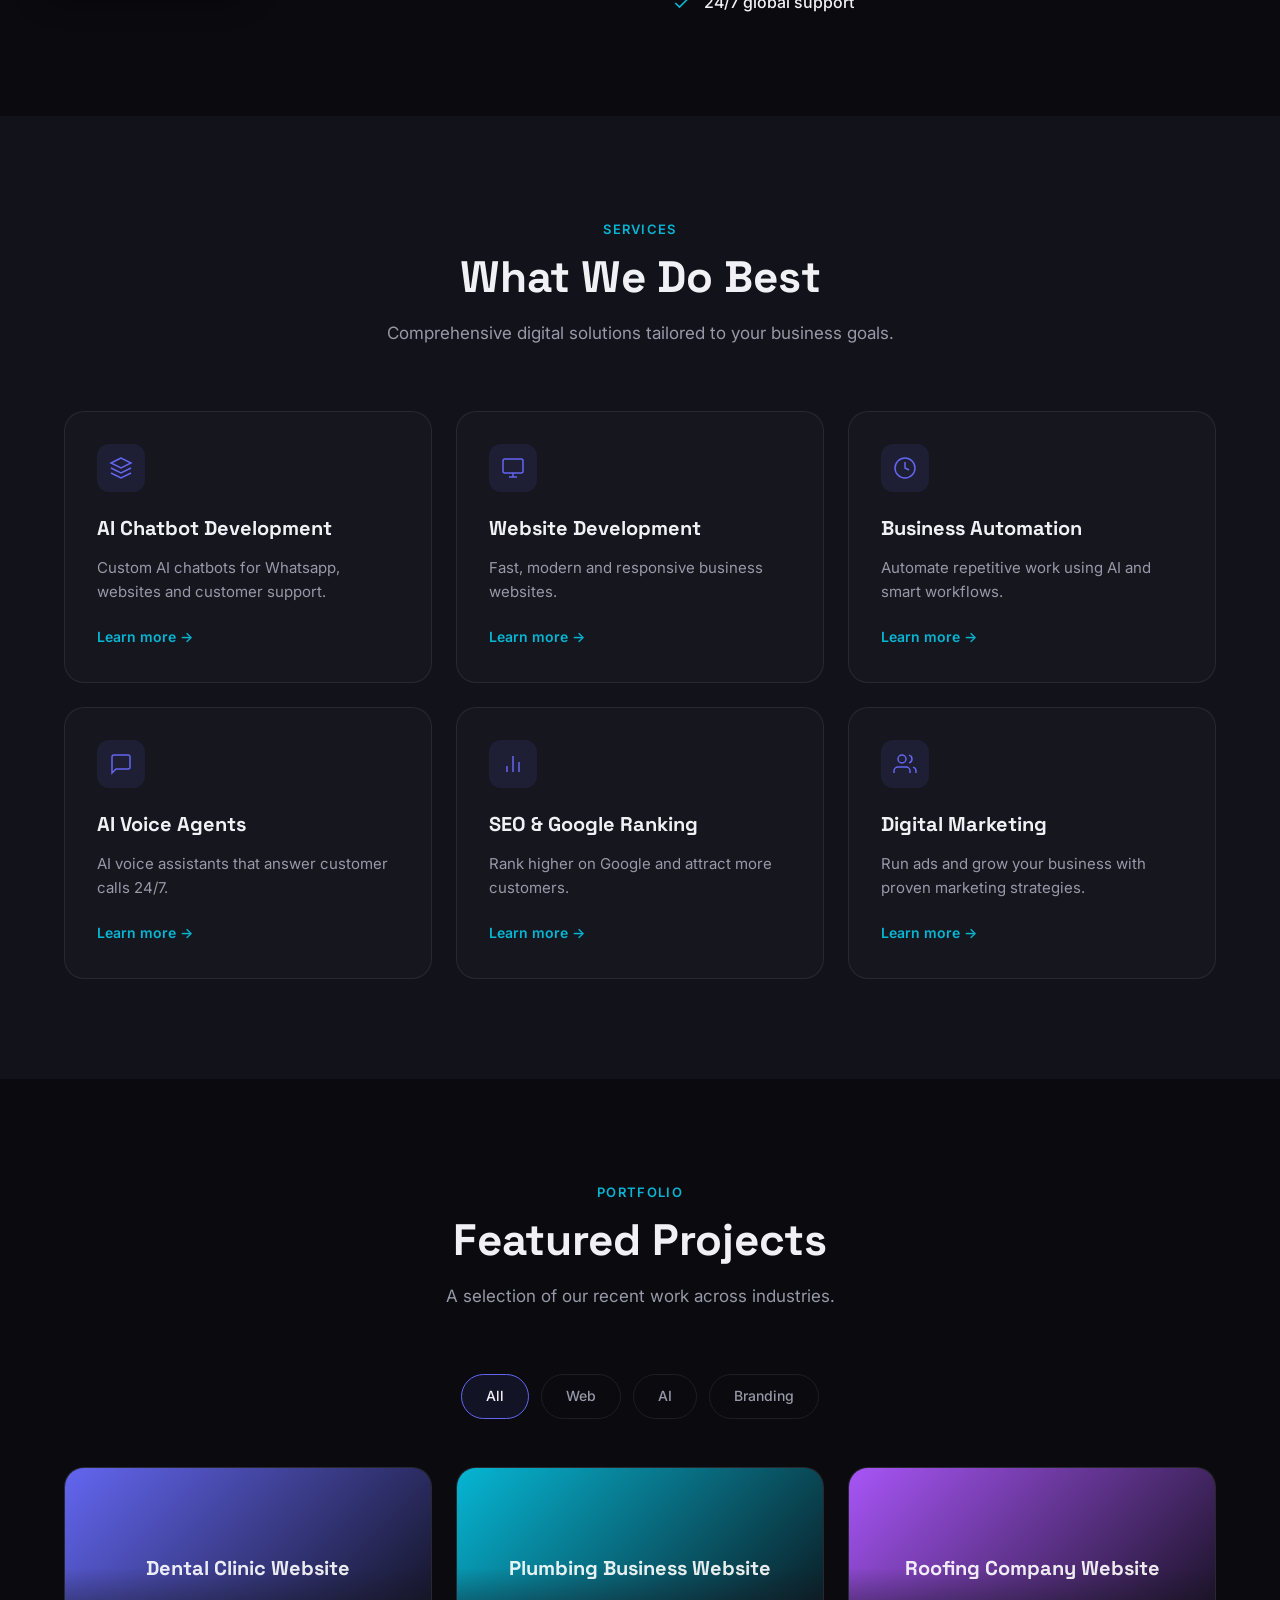
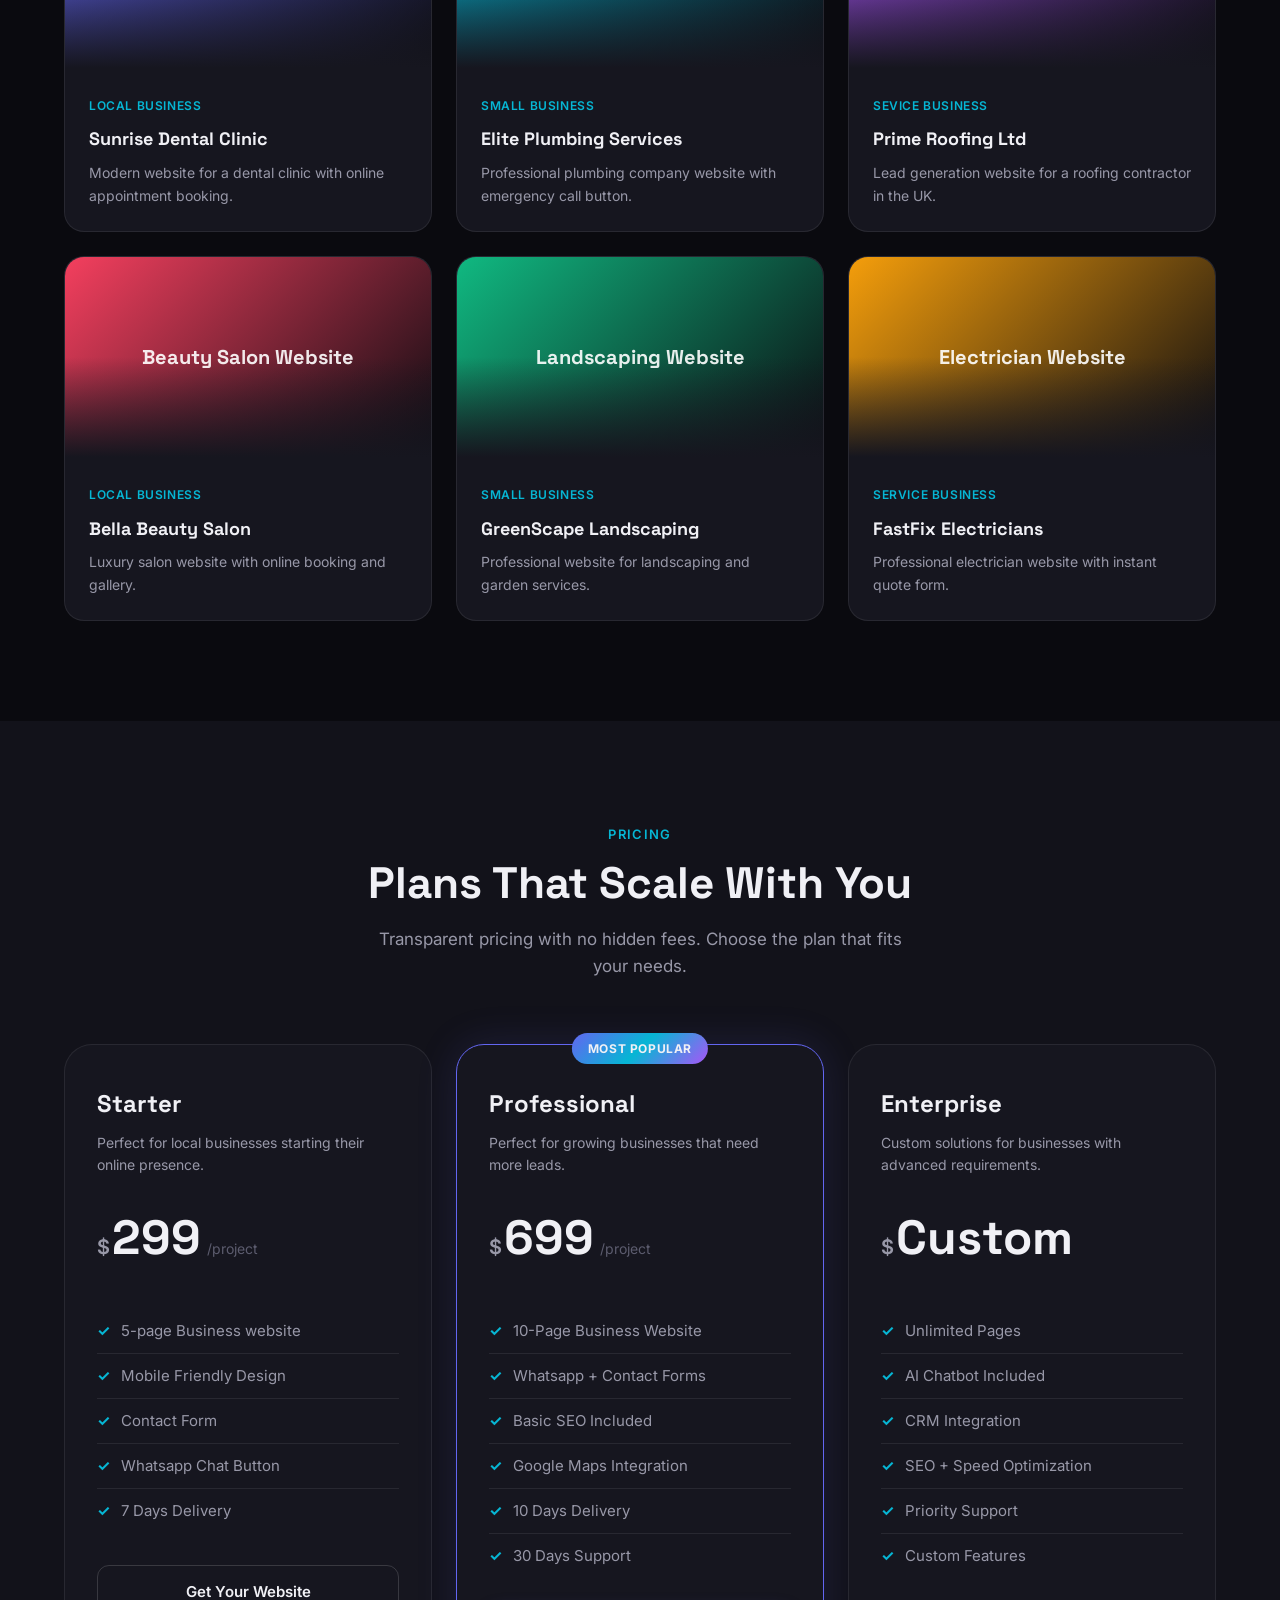
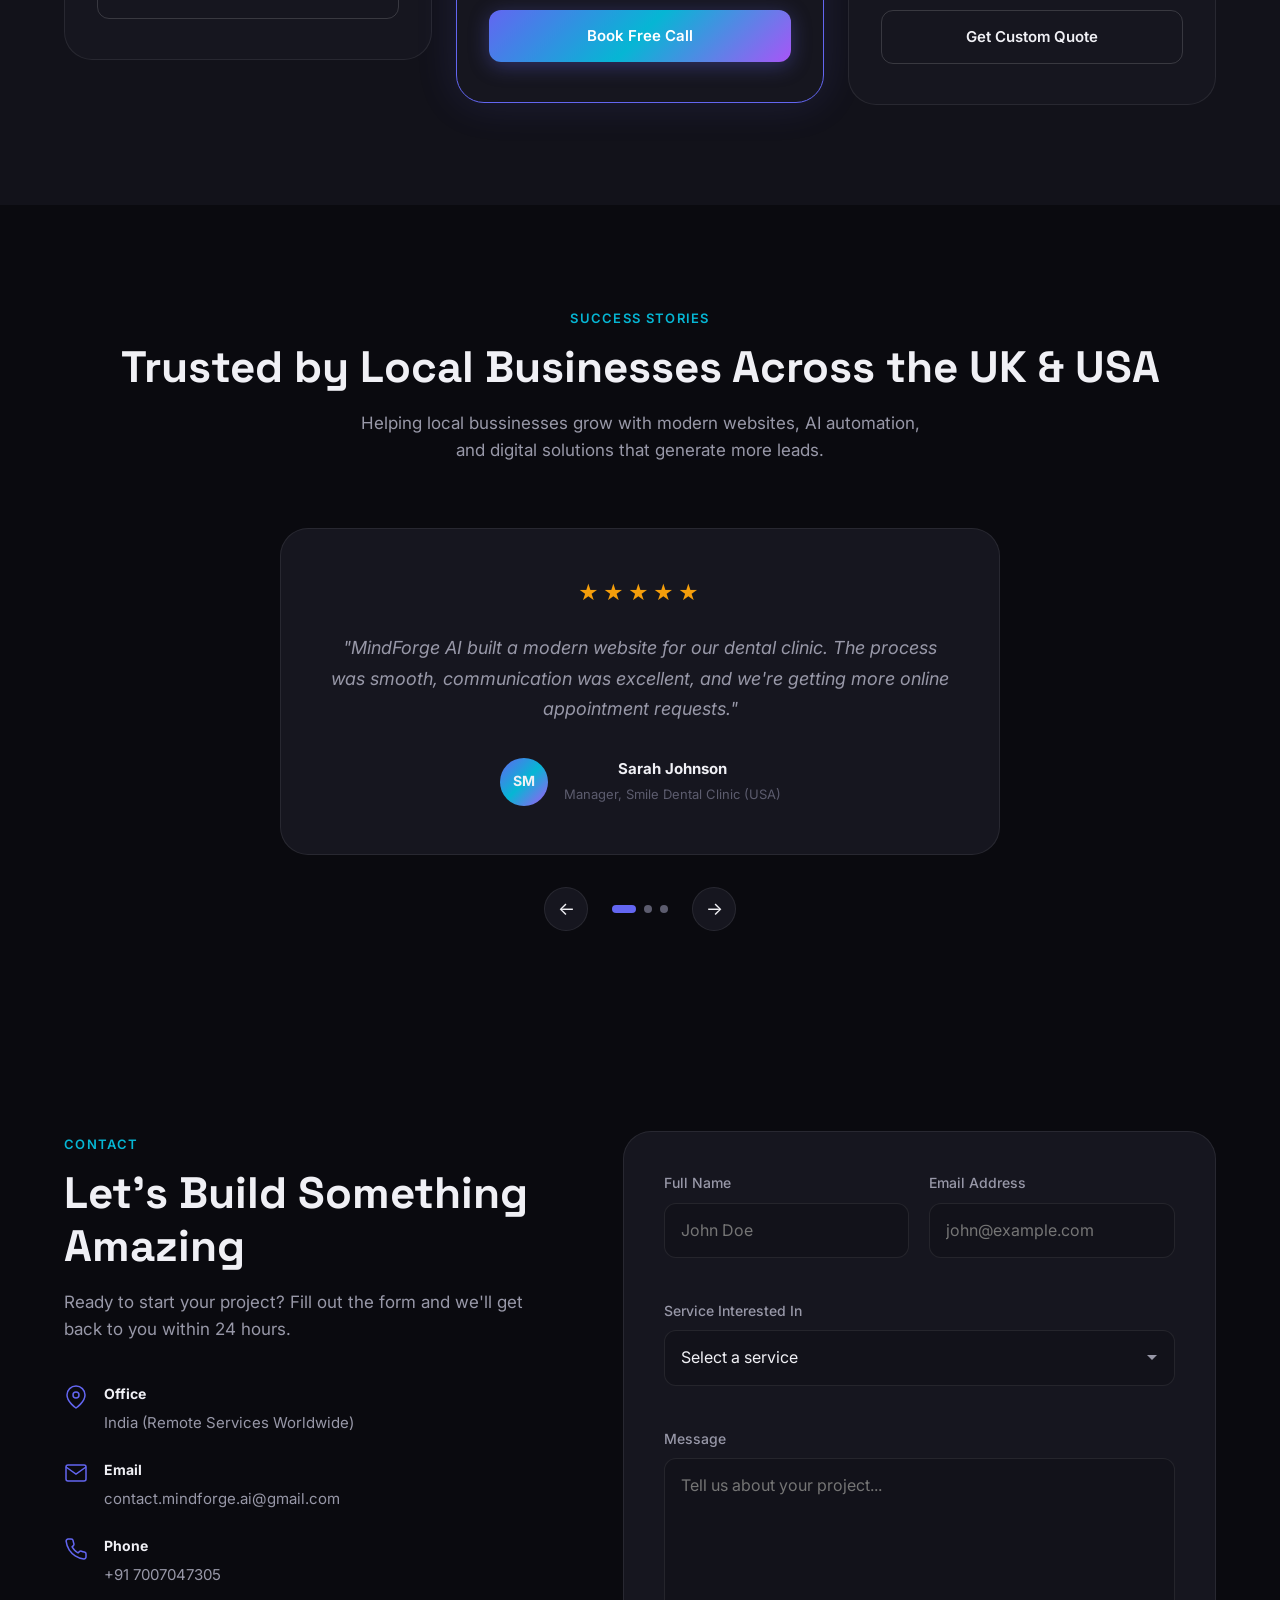
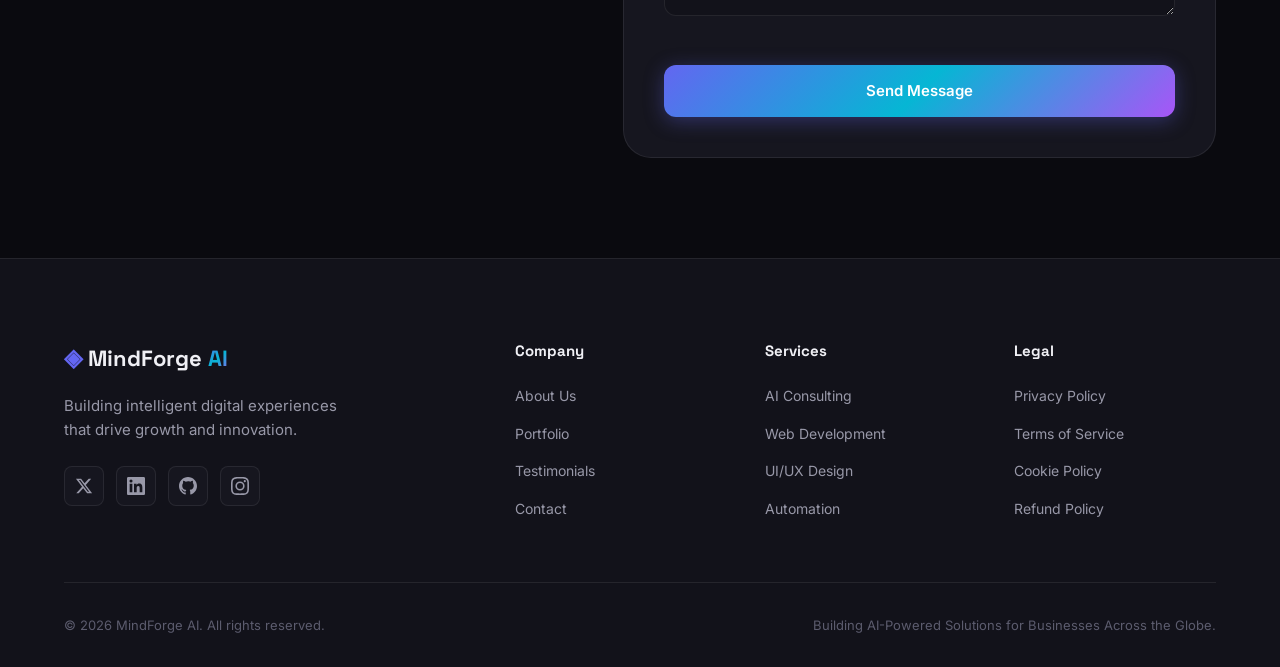
==== commit fbc242bf: "Updated footer and added refund policy link" ====
--- a/index.html
+++ b/index.html
@@ -5,6 +5,16 @@
   <meta name="viewport" content="width=device-width, initial-scale=1.0">
   <meta name="description" content="MindForge AI — A modern digital agency specializing in AI-powered branding, web development, and growth strategies.">
   <title>MindForge AI | Digital Agency</title>
+  <meta property="og:title" content="MindForge AI | Digital Agency">
+<meta property="og:description" content="We build AI Chatbots, Websites, Automation, SEO & Digital Marketing solutions to grow your business.">
+<meta property="og:image" content="https://themindforge.github.io/Assets/logo.jpeg">
+<meta property="og:url" content="https://themindforge.github.io/">
+<meta property="og:type" content="website">
+
+<meta name="twitter:card" content="summary_large_image">
+<meta name="twitter:title" content="MindForge AI | Digital Agency">
+<meta name="twitter:description" content="We build AI Chatbots, Websites, Automation, SEO & Digital Marketing solutions to grow your business.">
+<meta name="twitter:image" content="https://themindforge.github.io/Assets/logo.jpeg">
   <link rel="preconnect" href="https://fonts.googleapis.com">
   <link rel="preconnect" href="https://fonts.gstatic.com" crossorigin>
   <link href="https://fonts.googleapis.com/css2?family=Inter:wght@400;500;600;700;800&family=Space+Grotesk:wght@500;700&display=swap" rel="stylesheet">
@@ -546,12 +556,13 @@
             <li><a href="privacy-policy.html">Privacy Policy</a></li>
             <li><a href="terms.html">Terms of Service</a></li>
             <li><a href="cookie-policy.html">Cookie Policy</a></li>
+            <li><a href="refund-policy.html">Refund Policy</a></li>
           </ul>
         </div>
       </div>
       <div class="footer-bottom">
         <p>&copy; 2026 MindForge AI. All rights reserved.</p>
-        <p>Helping UK & USA Businesses Grow with Modern Websites.</p>
+        <p>Building AI-Powered Solutions for Businesses Across the Globe.</p>
       </div>
     </div>
   </footer>
